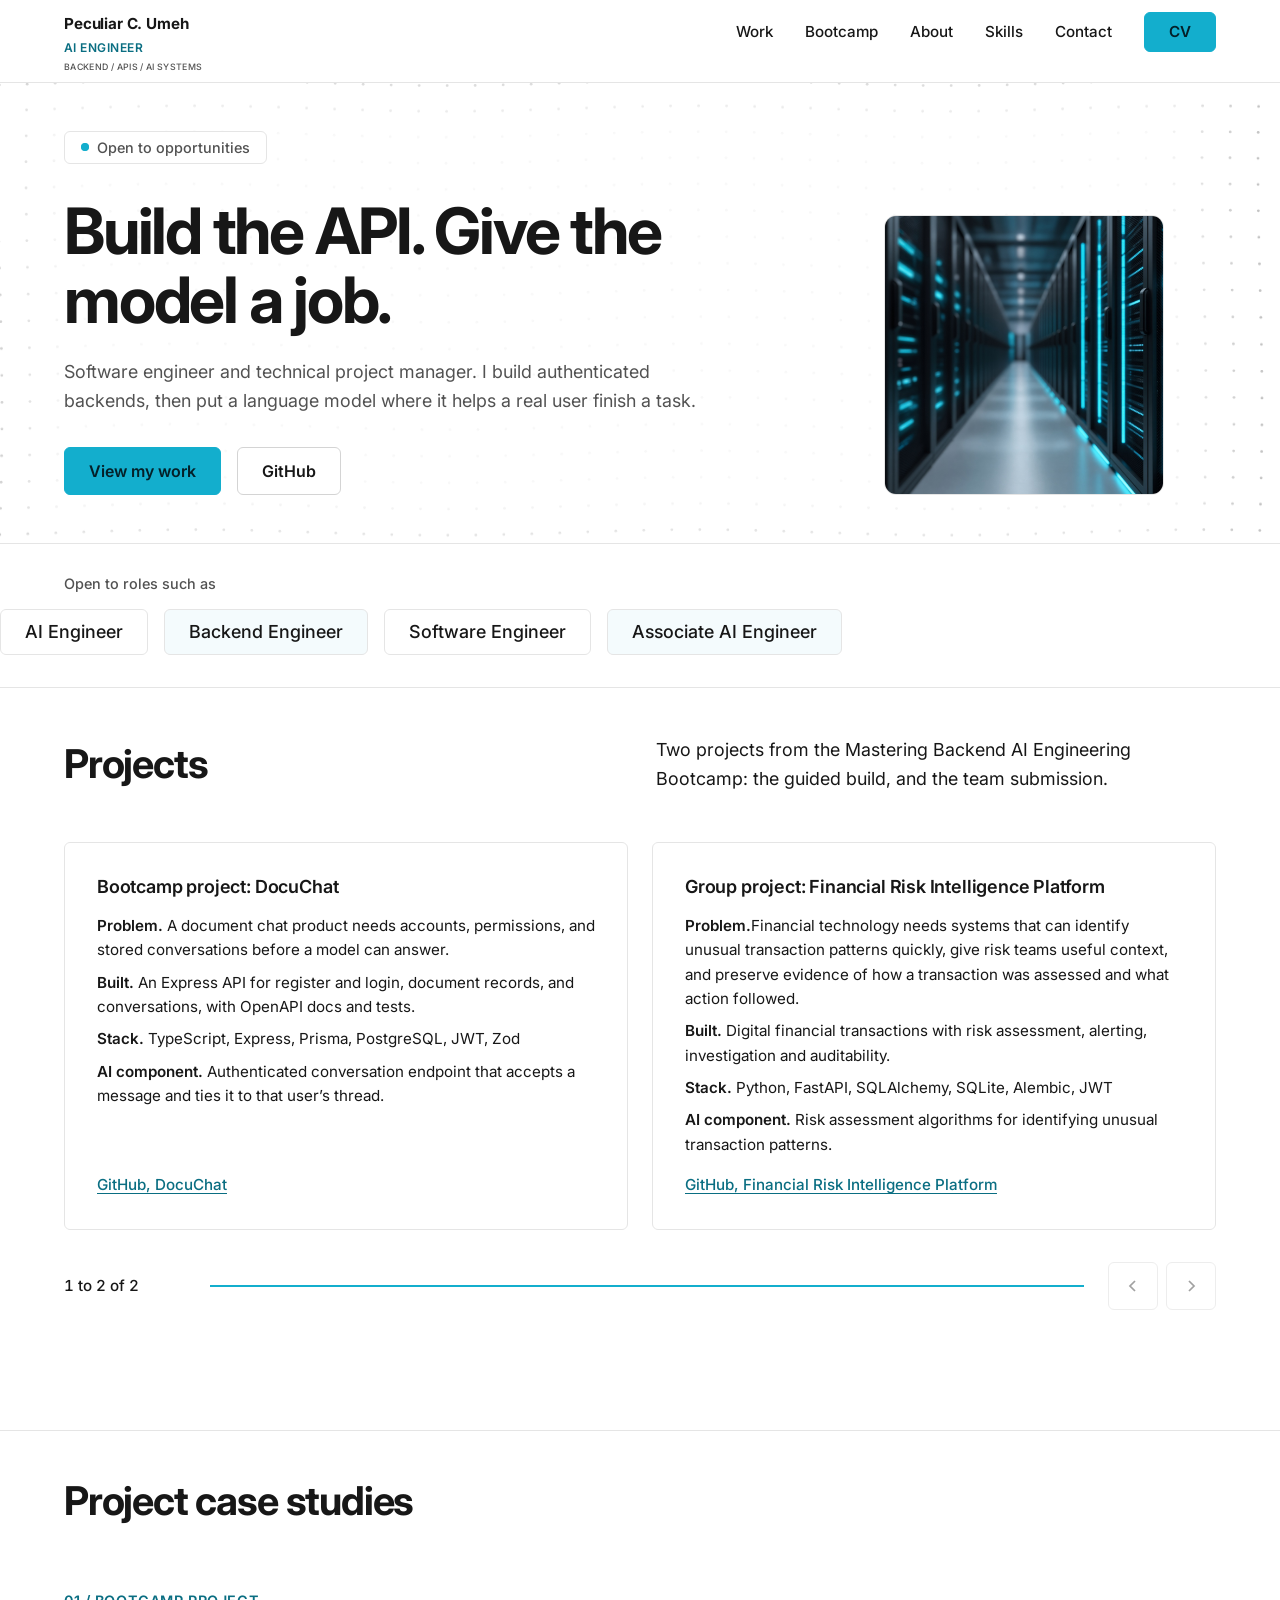
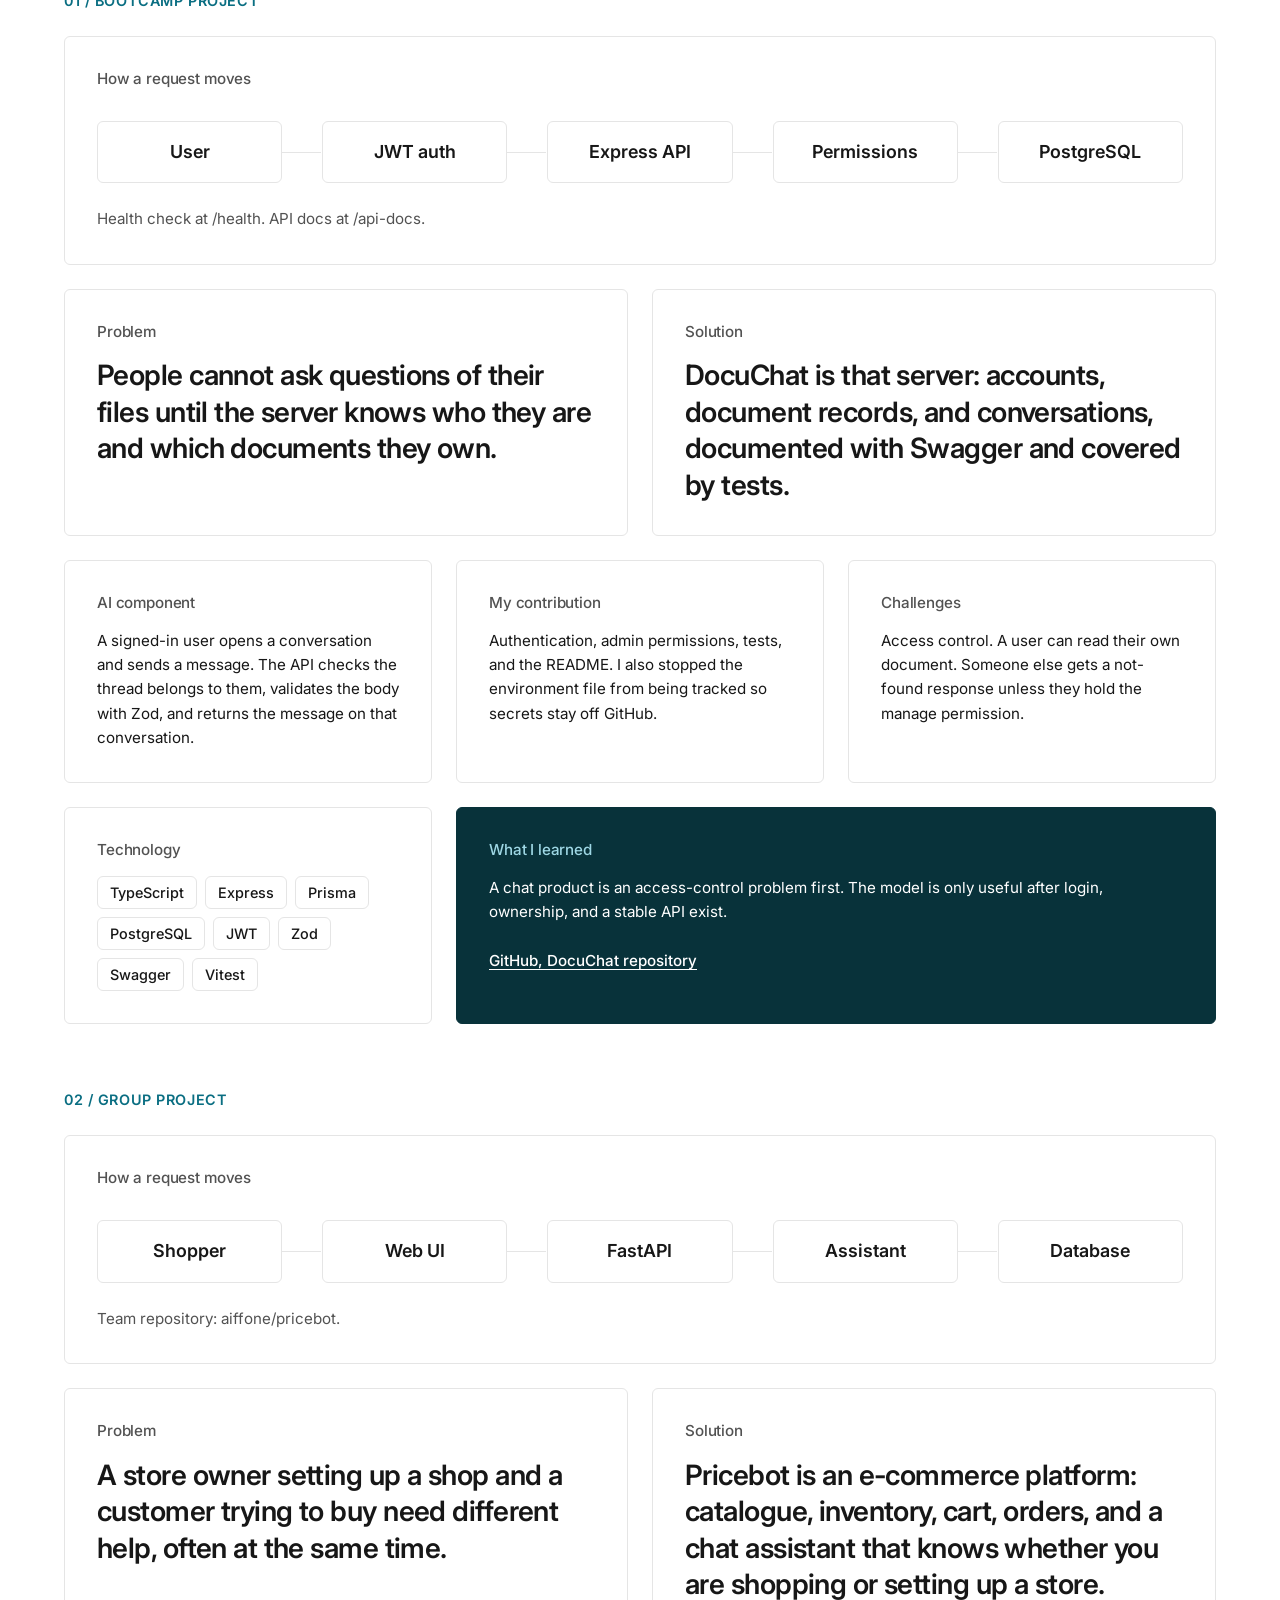
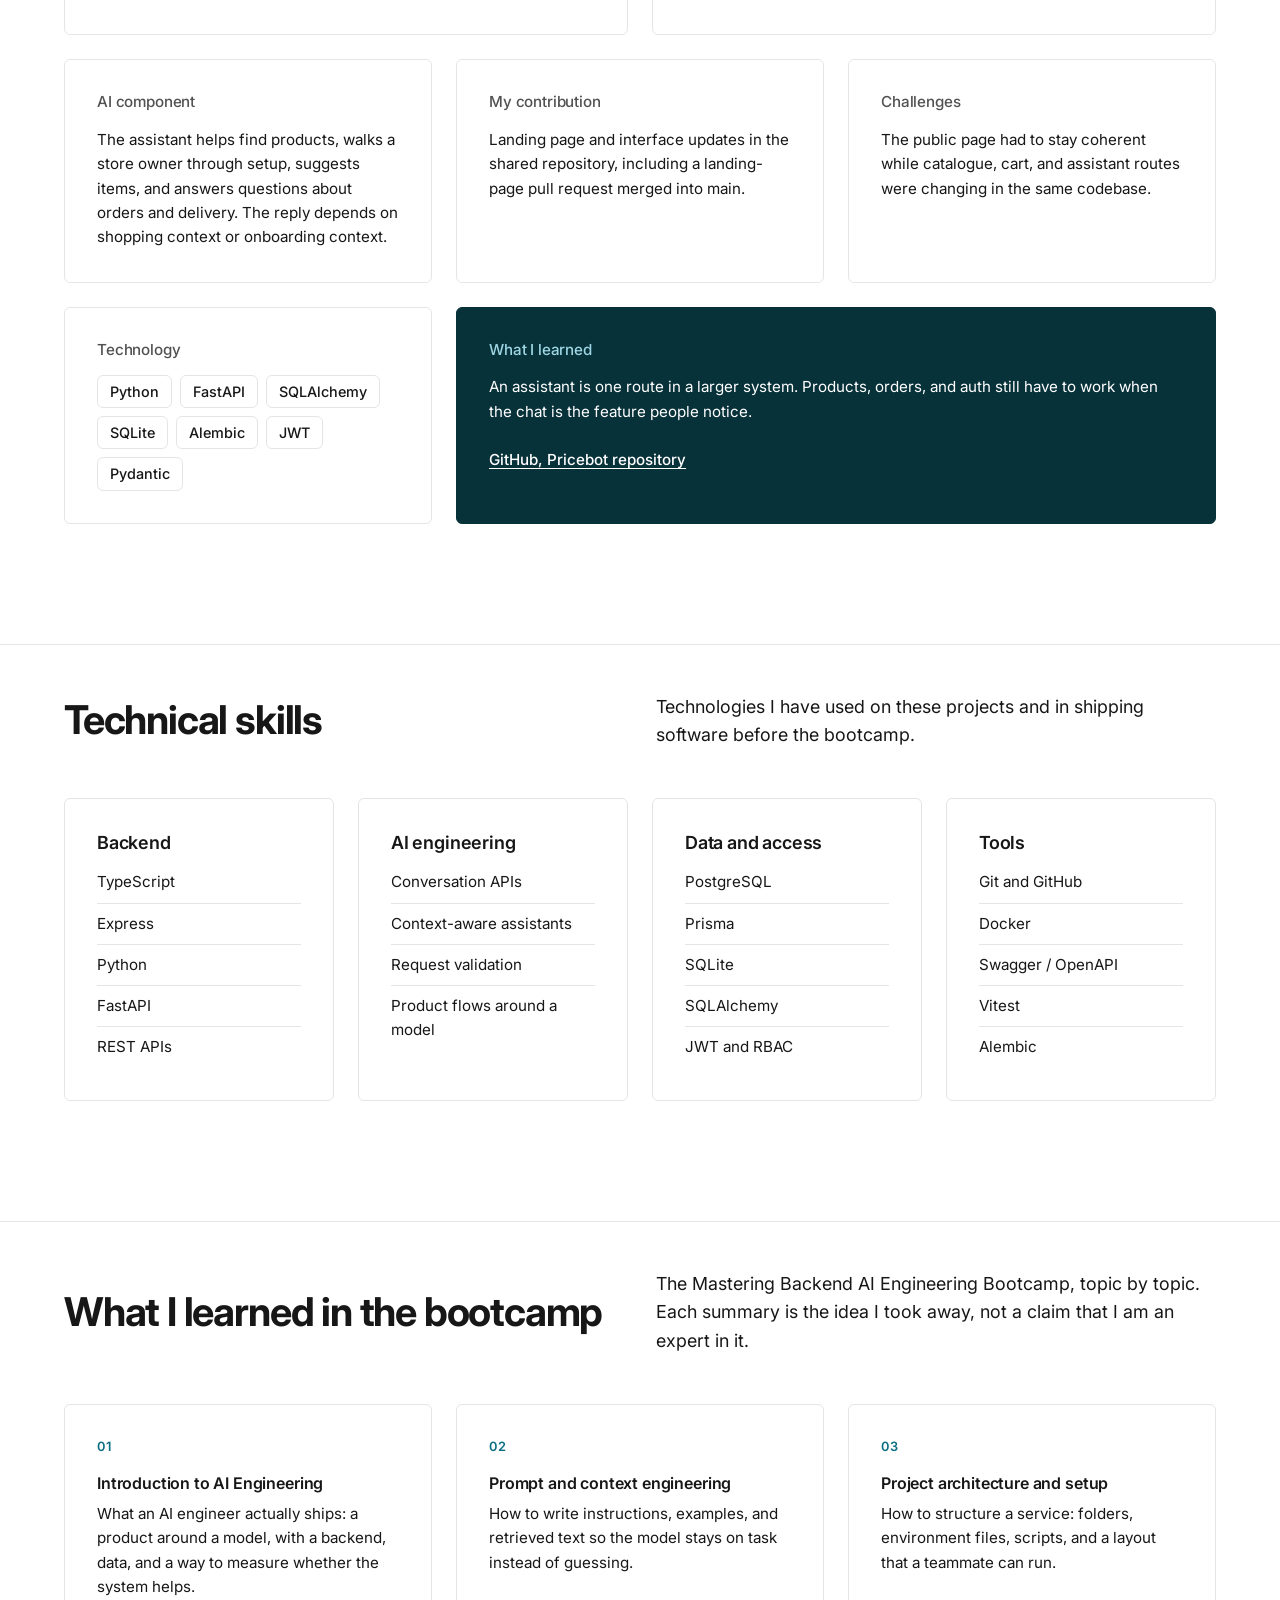
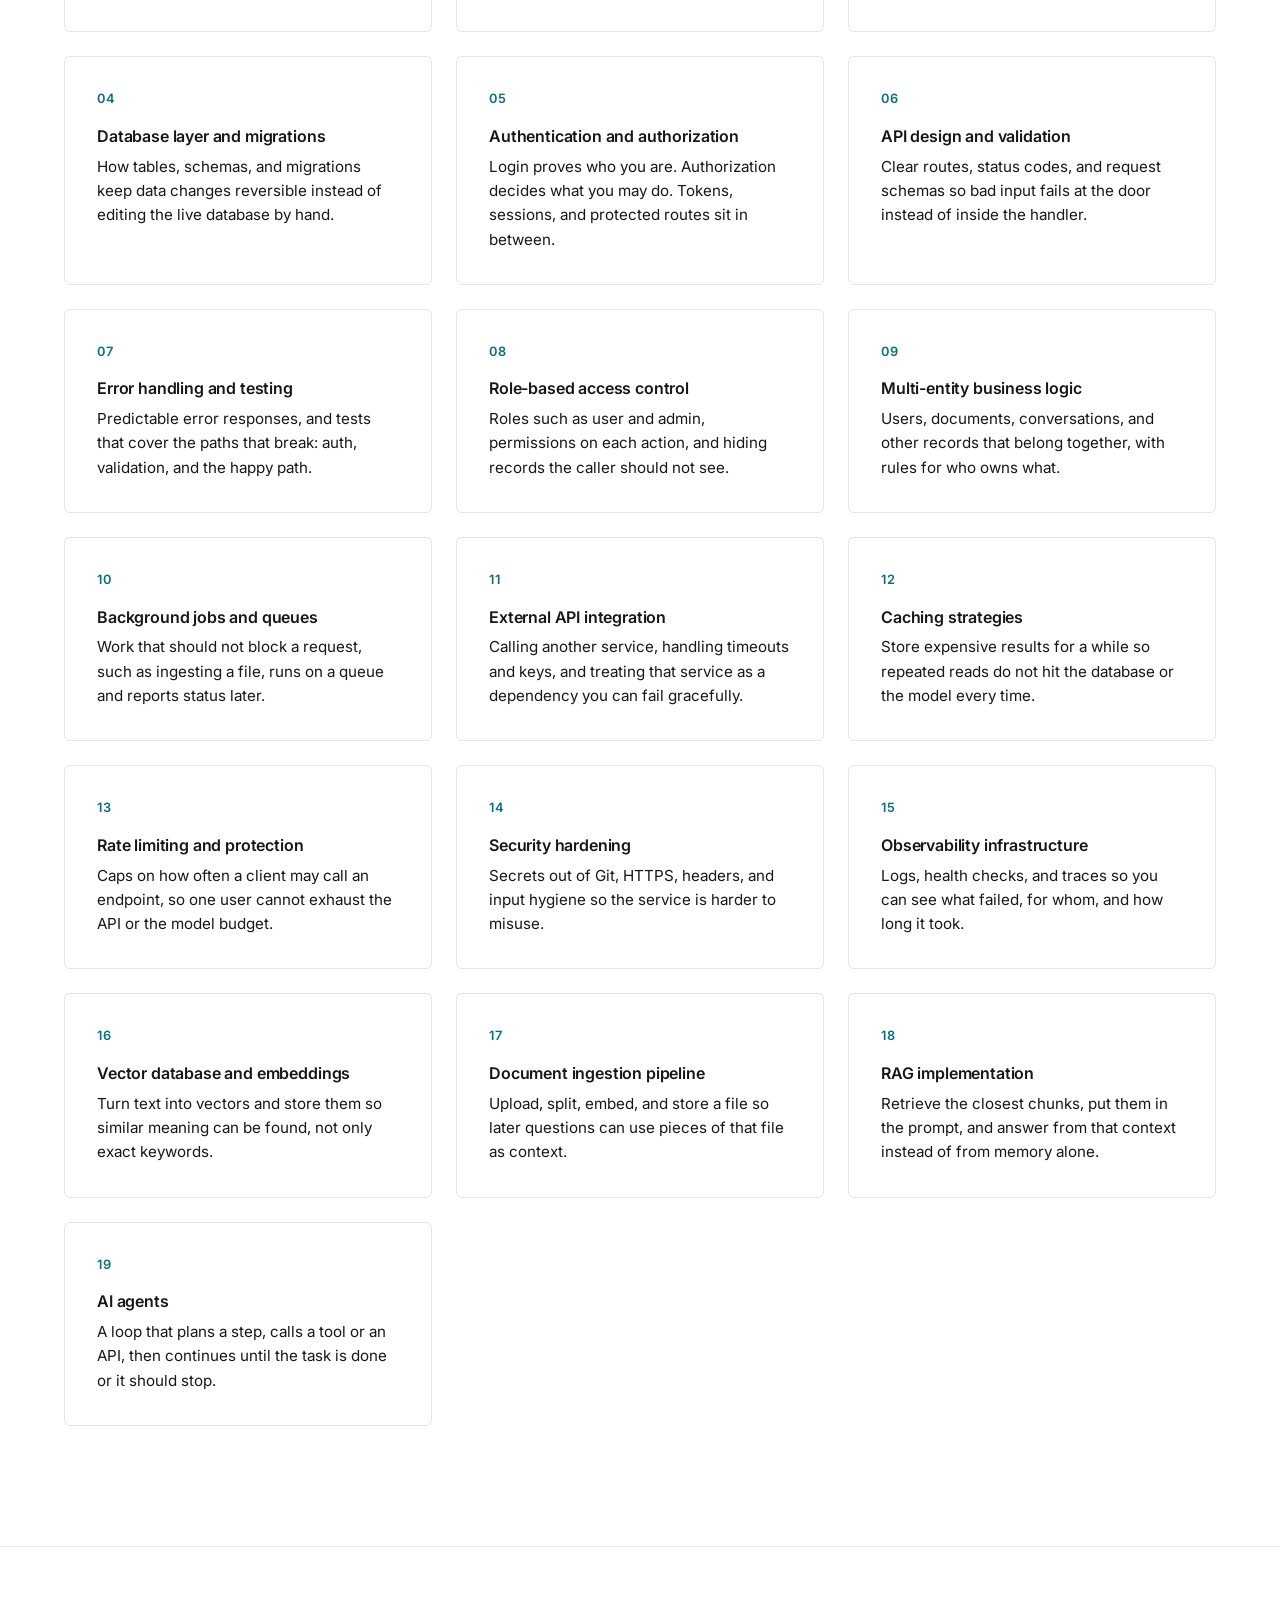
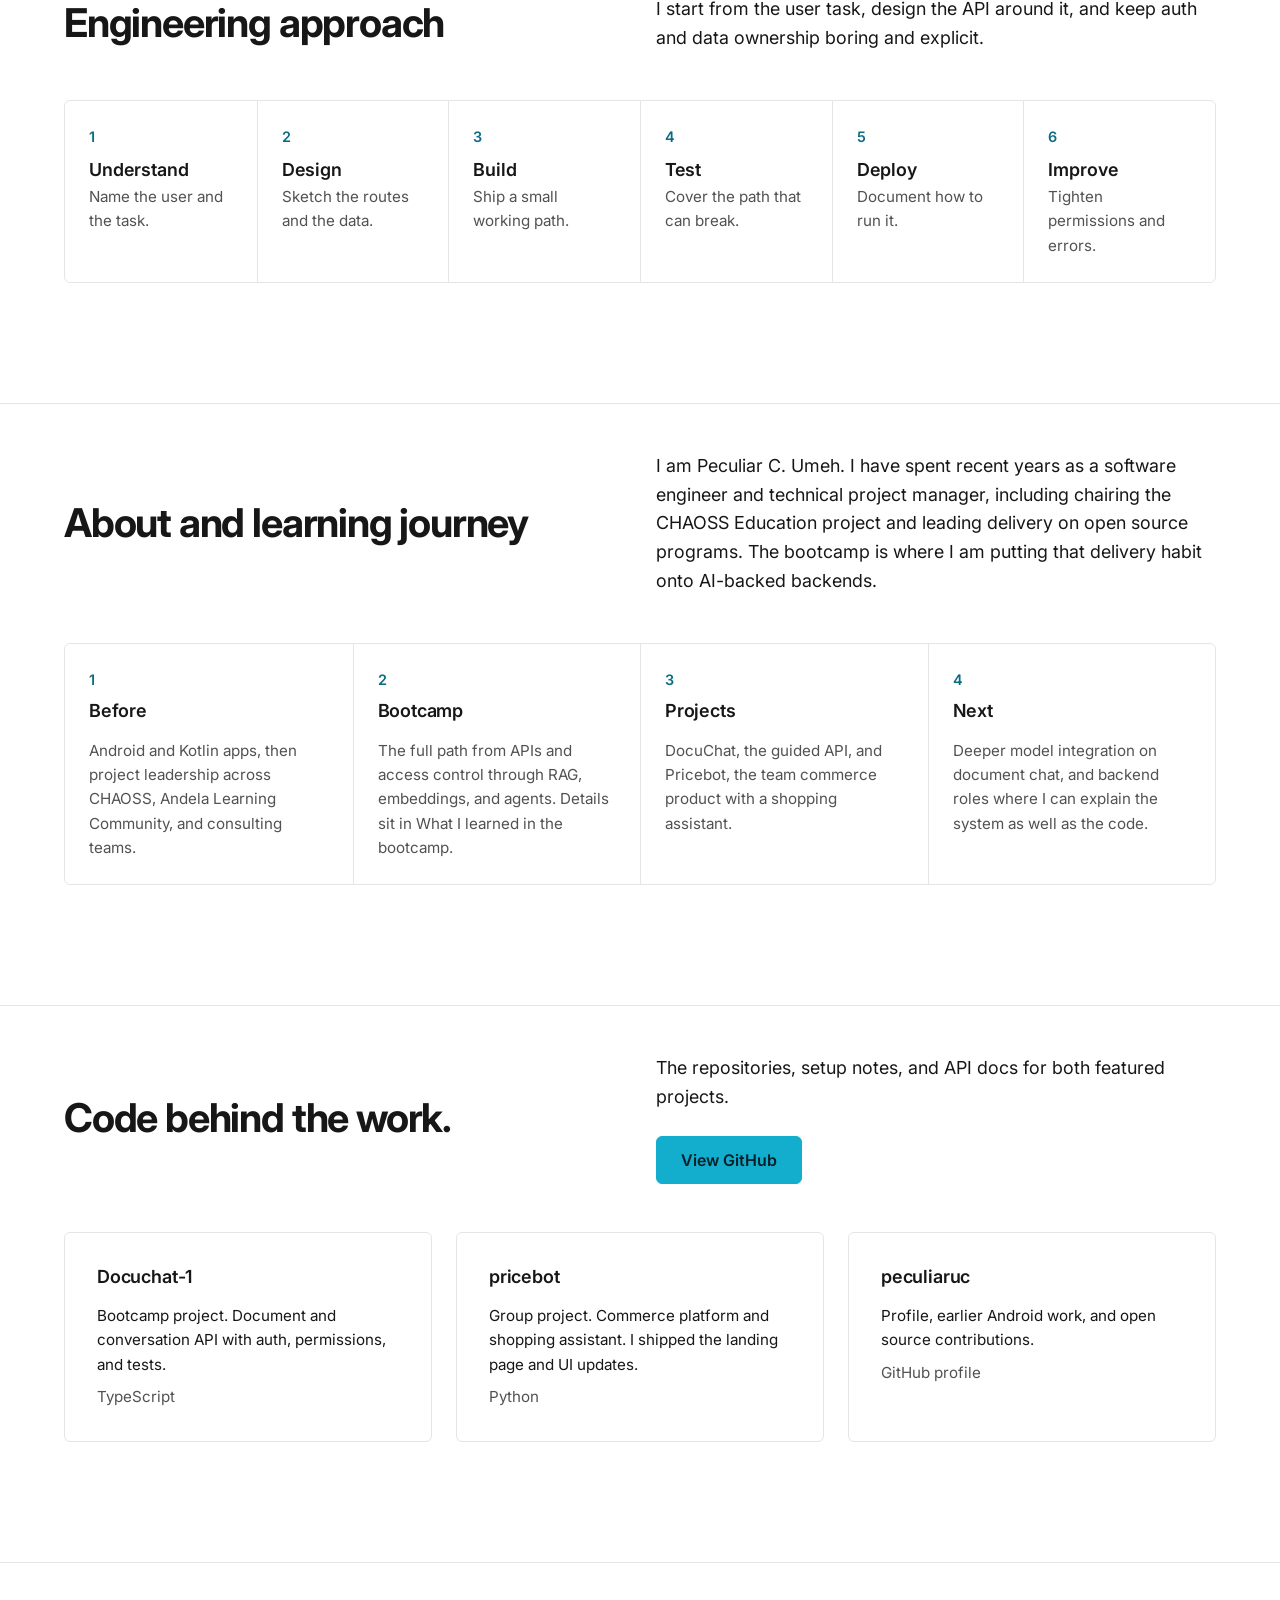
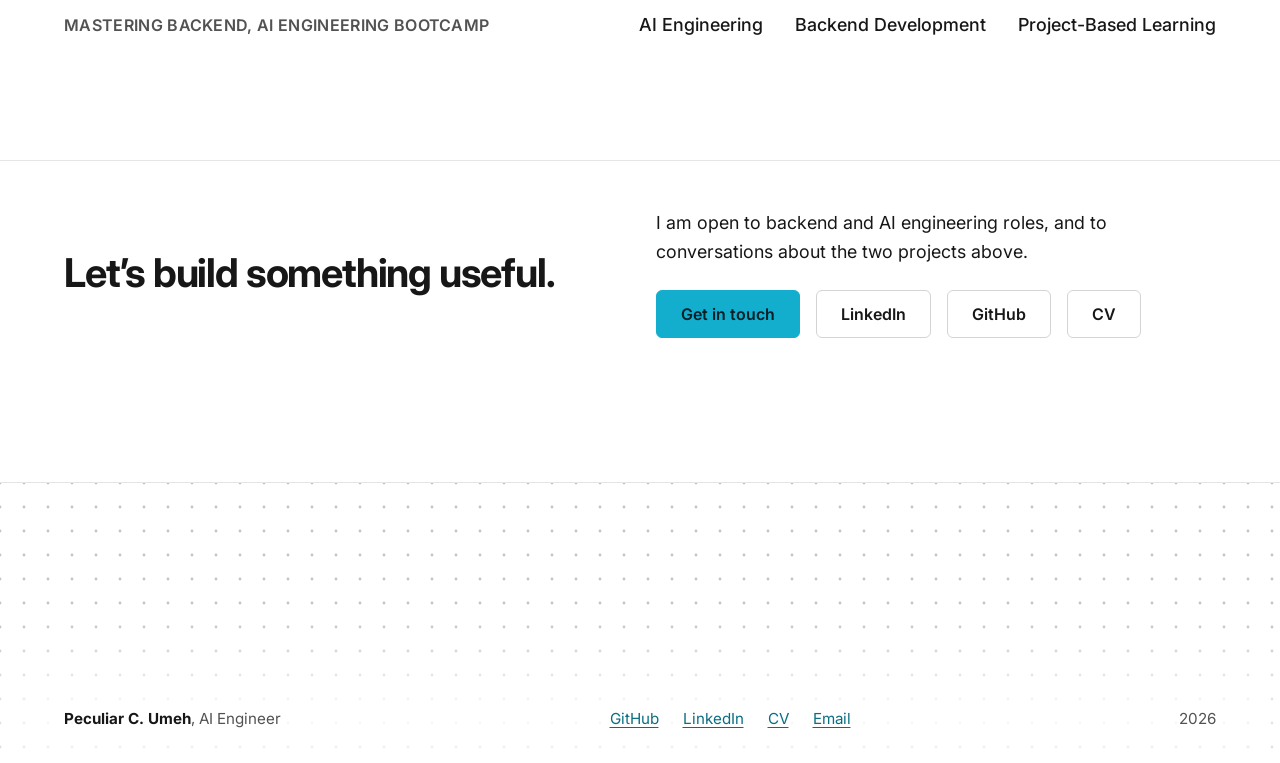
==== index.html @ 94680f7f "update" ====
<!DOCTYPE html>
<html lang="en">
<head>
<meta charset="utf-8">
<meta name="viewport" content="width=device-width, initial-scale=1, viewport-fit=cover">
<title>Peculiar C. Umeh | AI Engineer</title>
<meta name="description" content="Portfolio of Peculiar C. Umeh, a software engineer building backend APIs and AI-backed products. Bootcamp project: DocuChat. Group project: Financial Risk Intelligence Platform.">
<link rel="preconnect" href="https://fonts.googleapis.com">
<link rel="preconnect" href="https://fonts.gstatic.com" crossorigin>
<link href="https://fonts.googleapis.com/css2?family=Inter:wght@400;500;600;700&display=swap" rel="stylesheet">
<link rel="stylesheet" href="assets/styles.css">
</head>
<body>
<a class="skip" href="#main">Skip to content</a>
<div class="progress" aria-hidden="true"><span></span></div>

<header class="nav">
  <div class="container nav__in">

    <!-- Left: brand information -->
    <div class="nav__brand-group">
      <a class="nav__brand" href="#top">Peculiar C. Umeh</a>
      <p class="hero__role">AI ENGINEER</p>
      <p class="hero__tags">BACKEND / APIS / AI SYSTEMS</p>
    </div>

    <button
      class="nav__toggle"
      aria-expanded="false"
      aria-controls="menu"
    >
      Menu
    </button>

    <!-- Right: navigation links -->
    <nav id="menu" class="nav__links" aria-label="Primary">
      <a href="#work">Work</a>
      <a href="#curriculum">Bootcamp</a>
      <a href="#about">About</a>
      <a href="#skills">Skills</a>
      <a href="#contact">Contact</a>
      <a class="btn btn--primary" href="resume.html">CV</a>
    </nav>
  </div>
</header>

<main id="main">
<section class="hero" id="top" aria-labelledby="hero-title">
  <canvas id="dots" aria-hidden="true"></canvas>
  <div class="container hero__in">
    <div class="hero__copy">
      <div>
        <a class="status" href="#contact"><span class="status__dot" aria-hidden="true"></span>Open to opportunities<span class="status__go">Say hello</span></a>
        <h1 id="hero-title">Build the API. Give the model a job.</h1>
        <p class="lead">Software engineer and technical project manager. I build authenticated backends, then put a language model where it helps a real user finish a task.</p>
        <div class="actions">
          <a class="btn btn--primary" href="#work">View my work</a>
          <a class="btn btn--secondary" href="https://github.com/peculiaruc">GitHub</a>
        </div>
      </div>
      <img class="portrait" src="assets/hero.jpg" width="280" height="280" alt="Server racks lit with cyan lights">
    </div>
  </div>
</section>

<section class="roles" aria-labelledby="roles-title">
  <div class="container"><h2 class="roles__label" id="roles-title">Open to roles such as</h2></div>
  <div class="marquee"><div class="marquee__track"><ul><li>AI Engineer</li><li>Backend Engineer</li><li>Software Engineer</li><li>Associate AI Engineer</li></ul></div></div>
</section>

<section class="section" id="work" aria-labelledby="work-title">
  <div class="container">
    <div class="head">
      <h2 id="work-title">Projects</h2>
      <div>
        <p>Two projects from the Mastering Backend AI Engineering Bootcamp: the guided build, and the team submission.</p>
      </div>
    </div>
    <div class="carousel" role="region" aria-roledescription="carousel" aria-label="Selected projects">
      <ul class="carousel__track" id="track" tabindex="0" aria-label="Projects, use arrow keys to scroll">
        <li class="card slide" role="group" aria-roledescription="slide" aria-label="1 of 2">
          <h3>Bootcamp project: DocuChat</h3>
          <p><strong>Problem.</strong> A document chat product needs accounts, permissions, and stored conversations before a model can answer.</p>
          <p><strong>Built.</strong> An Express API for register and login, document records, and conversations, with OpenAPI docs and tests.</p>
          <p><strong>Stack.</strong> TypeScript, Express, Prisma, PostgreSQL, JWT, Zod</p>
          <p><strong>AI component.</strong> Authenticated conversation endpoint that accepts a message and ties it to that user’s thread.</p>
          <p class="links"><a href="https://github.com/peculiaruc/Docuchat-1">GitHub, DocuChat</a></p>
        </li>
        <li class="card slide" role="group" aria-roledescription="slide" aria-label="2 of 2">
          <h3>Group project: Financial Risk Intelligence Platform</h3>
          <p><strong>Problem.</strong>Financial technology needs systems that can identify unusual transaction patterns quickly, give risk teams useful context, and preserve evidence of how a transaction was assessed and what action followed.</p>
          <p><strong>Built.</strong> Digital financial transactions with risk assessment, alerting, investigation and auditability.</p>
          <p><strong>Stack.</strong> Python, FastAPI, SQLAlchemy, SQLite, Alembic, JWT</p>
          <p><strong>AI component.</strong> Risk assessment algorithms for identifying unusual transaction patterns.</p>
          <p class="links"><a href="https://docs.google.com/document/d/1r9DbkZ8oZ-py4OMwsxAxlR_WTl6VayoDq1d4ChIwwW4/edit?tab=t.0">GitHub, Financial Risk Intelligence Platform</a></p>
        </li>
      </ul>
      <div class="carousel__bar">
        <p class="carousel__count" id="cur" aria-live="polite">1 to 2 of 2</p>
        <div class="carousel__progress" aria-hidden="true"><span id="prog"></span></div>
        <div class="carousel__btns">
          <button class="btn btn--secondary" id="prev" type="button" aria-label="Previous project"><svg width="16" height="16" viewBox="0 0 16 16" fill="none" stroke="currentColor" stroke-width="1.75" aria-hidden="true"><path d="M10 3L5 8l5 5"/></svg></button>
          <button class="btn btn--secondary" id="next" type="button" aria-label="Next project"><svg width="16" height="16" viewBox="0 0 16 16" fill="none" stroke="currentColor" stroke-width="1.75" aria-hidden="true"><path d="M6 3l5 5-5 5"/></svg></button>
        </div>
      </div>
    </div>
  </div>
  <div class="bridge" aria-hidden="true"><canvas></canvas></div>
</section>

<section class="section section--tint" id="case-study" aria-labelledby="cs-title">
  <div class="container">
    <div class="head">
      <h2 id="cs-title">Project case studies</h2>
      <!-- <p>Each project is a story: the problem, the path through the system, the AI piece, and the part I owned.</p> -->
    </div>

    <p class="kicker">01 / BOOTCAMP PROJECT</p>
    <div class="bento">
      <article class="b b--12">
        <h3>How a request moves</h3>
        <ol class="flow" aria-label="DocuChat request flow"><li style="--i:0">User</li><li style="--i:1">JWT auth</li><li style="--i:2">Express API</li><li style="--i:3">Permissions</li><li style="--i:4">PostgreSQL</li></ol>
        <p class="note">Health check at <span class="meta">/health</span>. API docs at <span class="meta">/api-docs</span>.</p>
      </article>
      <article class="b b--6 b--lead"><h3>Problem</h3><p>People cannot ask questions of their files until the server knows who they are and which documents they own.</p></article>
      <article class="b b--6 b--lead"><h3>Solution</h3><p>DocuChat is that server: accounts, document records, and conversations, documented with Swagger and covered by tests.</p></article>
      <article class="b"><h3>AI component</h3><p>A signed-in user opens a conversation and sends a message. The API checks the thread belongs to them, validates the body with Zod, and returns the message on that conversation.</p></article>
      <article class="b"><h3>My contribution</h3><p>Authentication, admin permissions, tests, and the README. I also stopped the environment file from being tracked so secrets stay off GitHub.</p></article>
      <article class="b"><h3>Challenges</h3><p>Access control. A user can read their own document. Someone else gets a not-found response unless they hold the manage permission.</p></article>
      <article class="b"><h3>Technology</h3><ul class="chips"><li>TypeScript</li><li>Express</li><li>Prisma</li><li>PostgreSQL</li><li>JWT</li><li>Zod</li><li>Swagger</li><li>Vitest</li></ul></article>
      <article class="b b--8 b--dark"><h3>What I learned</h3><p>A chat product is an access-control problem first. The model is only useful after login, ownership, and a stable API exist.</p>
        <p class="links links--row"><a href="https://github.com/peculiaruc/Docuchat-1">GitHub, DocuChat repository</a></p></article>
    </div>

    <p class="kicker">02 / GROUP PROJECT</p>
    <div class="bento">
      <article class="b b--12">
        <h3>How a request moves</h3>
        <ol class="flow" aria-label="Pricebot request flow"><li style="--i:0">Shopper</li><li style="--i:1">Web UI</li><li style="--i:2">FastAPI</li><li style="--i:3">Assistant</li><li style="--i:4">Database</li></ol>
        <p class="note">Team repository: aiffone/pricebot.</p>
      </article>
      <article class="b b--6 b--lead"><h3>Problem</h3><p>A store owner setting up a shop and a customer trying to buy need different help, often at the same time.</p></article>
      <article class="b b--6 b--lead"><h3>Solution</h3><p>Pricebot is an e-commerce platform: catalogue, inventory, cart, orders, and a chat assistant that knows whether you are shopping or setting up a store.</p></article>
      <article class="b"><h3>AI component</h3><p>The assistant helps find products, walks a store owner through setup, suggests items, and answers questions about orders and delivery. The reply depends on shopping context or onboarding context.</p></article>
      <article class="b"><h3>My contribution</h3><p>Landing page and interface updates in the shared repository, including a landing-page pull request merged into main.</p></article>
      <article class="b"><h3>Challenges</h3><p>The public page had to stay coherent while catalogue, cart, and assistant routes were changing in the same codebase.</p></article>
      <article class="b"><h3>Technology</h3><ul class="chips"><li>Python</li><li>FastAPI</li><li>SQLAlchemy</li><li>SQLite</li><li>Alembic</li><li>JWT</li><li>Pydantic</li></ul></article>
      <article class="b b--8 b--dark"><h3>What I learned</h3><p>An assistant is one route in a larger system. Products, orders, and auth still have to work when the chat is the feature people notice.</p>
        <p class="links links--row"><a href="https://github.com/aiffone/pricebot">GitHub, Pricebot repository</a></p></article>
    </div>
  </div>
  <div class="bridge" aria-hidden="true"><canvas></canvas></div>
</section>

<section class="section" id="skills" aria-labelledby="skills-title">
  <div class="container">
    <div class="head">
      <h2 id="skills-title">Technical skills</h2>
      <p>Technologies I have used on these projects and in shipping software before the bootcamp.</p>
    </div>
    <div class="cards cards--4">
      <div class="card"><h3>Backend</h3><ul><li>TypeScript</li><li>Express</li><li>Python</li><li>FastAPI</li><li>REST APIs</li></ul></div>
      <div class="card"><h3>AI engineering</h3><ul><li>Conversation APIs</li><li>Context-aware assistants</li><li>Request validation</li><li>Product flows around a model</li></ul></div>
      <div class="card"><h3>Data and access</h3><ul><li>PostgreSQL</li><li>Prisma</li><li>SQLite</li><li>SQLAlchemy</li><li>JWT and RBAC</li></ul></div>
      <div class="card"><h3>Tools</h3><ul><li>Git and GitHub</li><li>Docker</li><li>Swagger / OpenAPI</li><li>Vitest</li><li>Alembic</li></ul></div>
    </div>
  </div>
  <div class="bridge" aria-hidden="true"><canvas></canvas></div>
</section>

<section class="section section--tint" id="curriculum" aria-labelledby="curriculum-title">
  <div class="container">
    <div class="head">
      <h2 id="curriculum-title">What I learned in the bootcamp</h2>
      <p>The Mastering Backend AI Engineering Bootcamp, topic by topic. Each summary is the idea I took away, not a claim that I am an expert in it.</p>
    </div>
    <div class="cards">
      <article class="card topic"><span class="meta">01</span><h3>Introduction to AI Engineering</h3><p>What an AI engineer actually ships: a product around a model, with a backend, data, and a way to measure whether the system helps.</p></article>
      <article class="card topic"><span class="meta">02</span><h3>Prompt and context engineering</h3><p>How to write instructions, examples, and retrieved text so the model stays on task instead of guessing.</p></article>
      <article class="card topic"><span class="meta">03</span><h3>Project architecture and setup</h3><p>How to structure a service: folders, environment files, scripts, and a layout that a teammate can run.</p></article>
      <article class="card topic"><span class="meta">04</span><h3>Database layer and migrations</h3><p>How tables, schemas, and migrations keep data changes reversible instead of editing the live database by hand.</p></article>
      <article class="card topic"><span class="meta">05</span><h3>Authentication and authorization</h3><p>Login proves who you are. Authorization decides what you may do. Tokens, sessions, and protected routes sit in between.</p></article>
      <article class="card topic"><span class="meta">06</span><h3>API design and validation</h3><p>Clear routes, status codes, and request schemas so bad input fails at the door instead of inside the handler.</p></article>
      <article class="card topic"><span class="meta">07</span><h3>Error handling and testing</h3><p>Predictable error responses, and tests that cover the paths that break: auth, validation, and the happy path.</p></article>
      <article class="card topic"><span class="meta">08</span><h3>Role-based access control</h3><p>Roles such as user and admin, permissions on each action, and hiding records the caller should not see.</p></article>
      <article class="card topic"><span class="meta">09</span><h3>Multi-entity business logic</h3><p>Users, documents, conversations, and other records that belong together, with rules for who owns what.</p></article>
      <article class="card topic"><span class="meta">10</span><h3>Background jobs and queues</h3><p>Work that should not block a request, such as ingesting a file, runs on a queue and reports status later.</p></article>
      <article class="card topic"><span class="meta">11</span><h3>External API integration</h3><p>Calling another service, handling timeouts and keys, and treating that service as a dependency you can fail gracefully.</p></article>
      <article class="card topic"><span class="meta">12</span><h3>Caching strategies</h3><p>Store expensive results for a while so repeated reads do not hit the database or the model every time.</p></article>
      <article class="card topic"><span class="meta">13</span><h3>Rate limiting and protection</h3><p>Caps on how often a client may call an endpoint, so one user cannot exhaust the API or the model budget.</p></article>
      <article class="card topic"><span class="meta">14</span><h3>Security hardening</h3><p>Secrets out of Git, HTTPS, headers, and input hygiene so the service is harder to misuse.</p></article>
      <article class="card topic"><span class="meta">15</span><h3>Observability infrastructure</h3><p>Logs, health checks, and traces so you can see what failed, for whom, and how long it took.</p></article>
      <article class="card topic"><span class="meta">16</span><h3>Vector database and embeddings</h3><p>Turn text into vectors and store them so similar meaning can be found, not only exact keywords.</p></article>
      <article class="card topic"><span class="meta">17</span><h3>Document ingestion pipeline</h3><p>Upload, split, embed, and store a file so later questions can use pieces of that file as context.</p></article>
      <article class="card topic"><span class="meta">18</span><h3>RAG implementation</h3><p>Retrieve the closest chunks, put them in the prompt, and answer from that context instead of from memory alone.</p></article>
      <article class="card topic"><span class="meta">19</span><h3>AI agents</h3><p>A loop that plans a step, calls a tool or an API, then continues until the task is done or it should stop.</p></article>
    </div>
  </div>
  <div class="bridge" aria-hidden="true"><canvas></canvas></div>
</section>

<section class="section section--tint" id="approach" aria-labelledby="approach-title">
  <div class="container">
    <div class="head">
      <h2 id="approach-title">Engineering approach</h2>
      <p>I start from the user task, design the API around it, and keep auth and data ownership boring and explicit.</p>
    </div>
    <ol class="steps steps--6">
      <li>Understand<p>Name the user and the task.</p></li>
      <li>Design<p>Sketch the routes and the data.</p></li>
      <li>Build<p>Ship a small working path.</p></li>
      <li>Test<p>Cover the path that can break.</p></li>
      <li>Deploy<p>Document how to run it.</p></li>
      <li>Improve<p>Tighten permissions and errors.</p></li>
    </ol>
  </div>
  <div class="bridge" aria-hidden="true"><canvas></canvas></div>
</section>

<section class="section" id="about" aria-labelledby="about-title">
  <div class="container">
    <div class="head">
      <h2 id="about-title">About and learning journey</h2>
      <p>I am Peculiar C. Umeh. I have spent recent years as a software engineer and technical project manager, including chairing the CHAOSS Education project and leading delivery on open source programs. The bootcamp is where I am putting that delivery habit onto AI-backed backends.</p>
    </div>
    <ol class="steps steps--4">
      <li><h3>Before</h3><p>Android and Kotlin apps, then project leadership across CHAOSS, Andela Learning Community, and consulting teams.</p></li>
      <li><h3>Bootcamp</h3><p>The full path from APIs and access control through RAG, embeddings, and agents. Details sit in What I learned in the bootcamp.</p></li>
      <li><h3>Projects</h3><p>DocuChat, the guided API, and Pricebot, the team commerce product with a shopping assistant.</p></li>
      <li><h3>Next</h3><p>Deeper model integration on document chat, and backend roles where I can explain the system as well as the code.</p></li>
    </ol>
  </div>
  <div class="bridge" aria-hidden="true"><canvas></canvas></div>
</section>

<section class="section section--tint" id="github" aria-labelledby="gh-title">
  <div class="container">
    <div class="head">
      <h2 id="gh-title">Code behind the work.</h2>
      <div>
        <p>The repositories, setup notes, and API docs for both featured projects.</p>
        <p class="actions"><a class="btn btn--primary" href="https://github.com/peculiaruc">View GitHub</a></p>
      </div>
    </div>
    <div class="cards">
      <a class="card card--link" href="https://github.com/peculiaruc/Docuchat-1"><h3>Docuchat-1</h3><p>Bootcamp project. Document and conversation API with auth, permissions, and tests.</p><p class="meta">TypeScript</p></a>
      <a class="card card--link" href="https://github.com/aiffone/pricebot"><h3>pricebot</h3><p>Group project. Commerce platform and shopping assistant. I shipped the landing page and UI updates.</p><p class="meta">Python</p></a>
      <a class="card card--link" href="https://github.com/peculiaruc"><h3>peculiaruc</h3><p>Profile, earlier Android work, and open source contributions.</p><p class="meta">GitHub profile</p></a>
    </div>
  </div>
  <div class="bridge" aria-hidden="true"><canvas></canvas></div>
</section>

<section class="section" id="bootcamp" aria-labelledby="bc-title">
  <div class="container">
    <div class="bootcamp">
      <h2 id="bc-title">MASTERING BACKEND, AI ENGINEERING BOOTCAMP</h2>
      <ul class="inline"><li>AI Engineering</li><li>Backend Development</li><li>Project-Based Learning</li></ul>
    </div>
  </div>
  <div class="bridge" aria-hidden="true"><canvas></canvas></div>
</section>

<section class="section section--tint" id="contact" aria-labelledby="contact-title">
  <div class="container">
    <div class="head">
      <h2 id="contact-title">Let’s build something useful.</h2>
      <div>
        <p>I am open to backend and AI engineering roles, and to conversations about the two projects above.</p>
        <p class="actions">
          <a class="btn btn--primary" href="mailto:peculiarumeh02@gmail.com">Get in touch</a>
          <a class="btn btn--secondary" href="https://www.linkedin.com/in/peculiar-c-umeh">LinkedIn</a>
          <a class="btn btn--secondary" href="https://github.com/peculiaruc">GitHub</a>
          <a class="btn btn--secondary" href="resume.html">CV</a>
        </p>
      </div>
    </div>
  </div>
</section>
</main>

<footer class="footer">
  <canvas id="ripples" aria-hidden="true"></canvas>
  <div class="container footer__in">
    <p><strong>Peculiar C. Umeh</strong>, AI Engineer</p>
    <p class="footer__links"><a href="https://github.com/peculiaruc">GitHub</a><a href="https://www.linkedin.com/in/peculiar-c-umeh">LinkedIn</a><a href="resume.html">CV</a><a href="mailto:peculiarumeh02@gmail.com">Email</a></p>
    <p>2026</p>
  </div>
</footer>
<script>
(function () {
  'use strict';
  var $ = function (s) { return document.querySelector(s); };
  var all = function (s) { return Array.prototype.slice.call(document.querySelectorAll(s)); };
  var reduced = matchMedia('(prefers-reduced-motion: reduce)').matches;
  var touch = matchMedia('(hover: none)').matches;
  var G = [196, 196, 196], D = [19, 174, 205];
  var dpr = function () { return Math.min(window.devicePixelRatio || 1, 2); };

  function dot(c, x, y, r, g, a) {
    var k = function (i) { return Math.round(G[i] + (D[i] - G[i]) * g); };
    c.globalAlpha = a; c.fillStyle = 'rgb(' + k(0) + ',' + k(1) + ',' + k(2) + ')';
    c.beginPath(); c.arc(x, y, r, 0, 6.2832); c.fill();
  }

  var toggle = $('.nav__toggle'), menu = $('#menu');
  function setMenu(o) { menu.classList.toggle('open', o); toggle.setAttribute('aria-expanded', String(o)); }
  toggle.addEventListener('click', function () { setMenu(!menu.classList.contains('open')); });
  menu.addEventListener('click', function (e) { if (e.target.tagName === 'A') setMenu(false); });
  document.addEventListener('keydown', function (e) { if (e.key === 'Escape') setMenu(false); });

  if ('IntersectionObserver' in window && !reduced) {
    var io = new IntersectionObserver(function (es) {
      es.forEach(function (en) { if (en.isIntersecting) { en.target.classList.add('in'); io.unobserve(en.target); } });
    }, { threshold: 0.12 });
    all('.section .head, .cards .card, .b, .carousel, .steps, .bootcamp').forEach(function (el) {
      el.classList.add('reveal'); io.observe(el);
    });
  }

  function field(canvas, host, textEl, frame) {
    var f = { ctx: canvas.getContext('2d'), w: 0, h: 0, fade: null, vis: true }, run = false, raf = 0, rt;
    f.fadeAt = function (x, y) {
      var a = f.fade; if (!a) return 1;
      var dx = Math.max(a.l - x, 0, x - a.r), dy = Math.max(a.t - y, 0, y - a.b);
      return 0.12 + 0.88 * Math.min(Math.sqrt(dx * dx + dy * dy) / 90, 1);
    };
    function loop(t) {
      if (!run) return;
      if (frame(f, t) === false) { run = false; return; }
      raf = requestAnimationFrame(loop);
    }
    function halt() { run = false; cancelAnimationFrame(raf); }
    f.wake = function () { if (reduced || run || !f.vis || document.hidden) return; run = true; raf = requestAnimationFrame(loop); };
    f.size = function () {
      var d = dpr(), hr = host.getBoundingClientRect(), c = textEl.getBoundingClientRect();
      f.w = host.clientWidth; f.h = host.clientHeight;
      canvas.width = f.w * d; canvas.height = f.h * d; f.ctx.setTransform(d, 0, 0, d, 0, 0);
      f.fade = { l: c.left - hr.left, t: c.top - hr.top, r: c.right - hr.left, b: c.bottom - hr.top };
      frame(f, performance.now());
    };
    new IntersectionObserver(function (e) { f.vis = e[0].isIntersecting; f.vis ? f.wake() : halt(); }).observe(host);
    document.addEventListener('visibilitychange', function () { document.hidden ? halt() : f.wake(); });
    window.addEventListener('resize', function () { clearTimeout(rt); rt = setTimeout(f.size, 120); });
    f.size();
    return f;
  }

  var hero = $('.hero'), hp = { x: -9999, y: -9999, tx: -9999, ty: -9999, on: false }, GAP = 28, R = 140;
  var hf = field($('#dots'), hero, $('.hero__copy'), function (f, t) {
    var c = f.ctx, s = reduced ? 0 : t * 0.001, cols = Math.ceil(f.w / GAP) + 1, rows = Math.ceil(f.h / GAP) + 1, i, j;
    c.clearRect(0, 0, f.w, f.h);
    if (touch && !reduced) { hp.x = f.w * (0.5 + 0.4 * Math.sin(s * 0.35)); hp.y = f.h * (0.5 + 0.3 * Math.sin(s * 0.5 + 1)); }
    else { hp.x += (hp.tx - hp.x) * 0.12; hp.y += (hp.ty - hp.y) * 0.12; }
    for (i = 0; i < cols; i++) for (j = 0; j < rows; j++) {
      var bx = i * GAP, by = j * GAP, x = bx + Math.cos(j * 0.35 + s * 0.7) * 2, y = by + Math.sin(i * 0.35 + s * 0.8) * 3 + Math.cos(j * 0.3 + s * 0.6) * 2;
      var n = 0, dx = x - hp.x, dy = y - hp.y, d = Math.sqrt(dx * dx + dy * dy);
      if (!reduced && d < R) { n = 1 - d / R; n = n * n * (3 - 2 * n); x += dx / (d || 1) * n * 14; y += dy / (d || 1) * n * 14; }
      dot(c, x, y, 1.4 + n * 1.8, n > 0.35 ? (n - 0.35) / 0.65 : 0, f.fadeAt(bx, by));
    }
    c.globalAlpha = 1;
  });
  hero.addEventListener('pointermove', function (e) {
    if (e.pointerType === 'touch') return;
    var r = hero.getBoundingClientRect(); hp.tx = e.clientX - r.left; hp.ty = e.clientY - r.top;
    if (!hp.on) { hp.x = hp.tx; hp.y = hp.ty; hp.on = true; }
  });
  hero.addEventListener('pointerleave', function () { hp.tx = hp.ty = -9999; hp.on = false; });

  var foot = $('.footer'), rip = [], last = { x: -999, y: -999 };
  var ff = field($('#ripples'), foot, $('.footer__in'), function (f, t) {
    var c = f.ctx, S = 24, cols = Math.ceil(f.w / S) + 1, rows = Math.ceil(f.h / S) + 1, i, j, q;
    c.clearRect(0, 0, f.w, f.h);
    rip = rip.filter(function (r) { return t - r.t < 3200; });
    for (i = 0; i < cols; i++) for (j = 0; j < rows; j++) {
      var x = i * S, y = j * S, k = 0, ox = 0, oy = 0;
      for (q = 0; q < rip.length; q++) {
        var r = rip[q], age = (t - r.t) / 1000, dx = x - r.x, dy = y - r.y, d = Math.sqrt(dx * dx + dy * dy) || 1, off = d - age * 240;
        var e = Math.exp(-off * off / 1800) * r.a * Math.max(0, 1 - age / 3);
        k += e; ox += dx / d * e * 7; oy += dy / d * e * 7;
      }
      k = Math.min(k, 1);
      dot(c, x + ox, y + oy, 1.4 + 2.4 * k, k > 0.3 ? (k - 0.3) / 0.7 : 0, f.fadeAt(x, y));
    }
    c.globalAlpha = 1;
    return rip.length > 0;
  });
  function spawn(x, y, a) {
    if (reduced) return;
    rip.push({ x: x, y: y, t: performance.now(), a: a }); if (rip.length > 8) rip.shift(); ff.wake();
  }
  function local(e) { var r = foot.getBoundingClientRect(); return { x: e.clientX - r.left, y: e.clientY - r.top }; }
  foot.addEventListener('pointermove', function (e) {
    if (e.pointerType === 'touch') return;
    var p = local(e), dx = p.x - last.x, dy = p.y - last.y;
    if (dx * dx + dy * dy > 4900) { last = p; spawn(p.x, p.y, 0.7); }
  });
  foot.addEventListener('pointerdown', function (e) { var p = local(e); spawn(p.x, p.y, 1.1); });
  if (touch && !reduced) setInterval(function () { if (ff.vis) spawn(Math.random() * ff.w, Math.random() * ff.h, 0.8); }, 2800);

  var prog = $('.progress span'), pend = false;
  var bridges = all('.bridge').map(function (el) {
    var cv = el.firstElementChild; return { el: el, cv: cv, c: cv.getContext('2d'), w: 0, h: 0, vis: false };
  });
  function bsize(b) {
    var d = dpr(); b.w = b.el.clientWidth; b.h = b.el.clientHeight;
    b.cv.width = b.w * d; b.cv.height = b.h * d; b.c.setTransform(d, 0, 0, d, 0, 0);
  }
  function bdraw(b) {
    var r = b.el.getBoundingClientRect(), vh = window.innerHeight, i;
    var p = Math.min(Math.max((vh - r.top) / (vh + r.height), 0), 1), px = reduced ? -9999 : p * b.w;
    b.c.clearRect(0, 0, b.w, b.h);
    for (i = 0; i * 16 < b.w + 16; i++) {
      var x = i * 16 + 8, dx = x - px, g = Math.exp(-dx * dx / 24200);
      dot(b.c, x, b.h / 2 - g * 8, 1.2 + 2.6 * g, g > 0.25 ? (g - 0.25) / 0.75 : 0, 1);
    }
    b.c.globalAlpha = 1;
  }
  function sched() {
    if (pend) return; pend = true;
    requestAnimationFrame(function () {
      pend = false;
      var max = document.documentElement.scrollHeight - window.innerHeight;
      prog.style.transform = 'scaleX(' + (max > 0 ? window.scrollY / max : 0) + ')';
      bridges.forEach(function (b) { if (b.vis) bdraw(b); });
    });
  }
  var bio = new IntersectionObserver(function (es) {
    es.forEach(function (e) { bridges.forEach(function (b) { if (b.el === e.target) b.vis = e.isIntersecting; }); });
    sched();
  }, { rootMargin: '100px' });
  bridges.forEach(function (b) { bsize(b); bio.observe(b.el); });
  window.addEventListener('scroll', sched, { passive: true });
  window.addEventListener('resize', function () { bridges.forEach(bsize); sched(); });
  sched();

  var tr = $('#track'), prev = $('#prev'), next = $('#next'), cur = $('#cur'), pg = $('#prog'), total = tr.children.length;
  function step() {
    var gap = parseFloat(getComputedStyle(tr).columnGap) || 0;
    return tr.children[0].getBoundingClientRect().width + gap;
  }
  function upd() {
    var s = step(), vis = Math.max(1, Math.round(tr.clientWidth / s));
    var first = Math.min(Math.round(tr.scrollLeft / s) + 1, total - vis + 1), lastN = first + vis - 1;
    cur.textContent = vis > 1 ? first + ' to ' + lastN + ' of ' + total : first + ' of ' + total;
    pg.style.transform = 'scaleX(' + lastN / total + ')';
    prev.disabled = tr.scrollLeft < 4;
    next.disabled = tr.scrollLeft > tr.scrollWidth - tr.clientWidth - 4;
  }
  function go(dir) { tr.scrollBy({ left: dir * step(), behavior: reduced ? 'auto' : 'smooth' }); }
  prev.addEventListener('click', function () { go(-1); });
  next.addEventListener('click', function () { go(1); });
  tr.addEventListener('keydown', function (e) {
    if (e.key === 'ArrowRight') { e.preventDefault(); go(1); }
    if (e.key === 'ArrowLeft') { e.preventDefault(); go(-1); }
  });
  tr.addEventListener('scroll', upd, { passive: true });
  window.addEventListener('resize', upd);
  upd();
})();
</script>
</body>
</html>
---- assets/styles.css ----
:root{
  --s1:8px;--s2:16px;--s3:24px;--s4:32px;--s5:40px;--s6:48px;--s8:64px;--s12:96px;
  --ink:#171717;--muted:#525252;--line:#e5e5e5;--bg:#fff;--tint:#fff;
  --green:#13AECD;--green-dark:#0A6E82;--on-accent:#042028;
  --r:6px;--max:1200px;--t:180ms;
}
*,*::before,*::after{box-sizing:border-box}
html{scroll-behavior:smooth;scroll-padding-top:80px}
body{margin:0;font-family:Inter,system-ui,-apple-system,"Segoe UI",sans-serif;font-size:clamp(1rem,.96rem + .2vw,1.125rem);line-height:1.6;color:var(--ink);background:var(--bg);-webkit-font-smoothing:antialiased}
h1,h2,h3,p,ul,ol,dl,dd,figure{margin:0}
ul,ol{padding:0;list-style:none}
a{color:var(--green-dark);text-underline-offset:3px;transition:color var(--t)}
a:hover{color:#08596a}
:focus-visible{outline:2px solid var(--green);outline-offset:3px;border-radius:var(--r)}
.skip{position:absolute;left:var(--s2);top:-100px;background:var(--ink);color:#fff;padding:var(--s1) var(--s2);border-radius:var(--r);z-index:30}
.skip:focus{top:var(--s2)}
.container{width:100%;max-width:var(--max);margin:0 auto;padding:0 var(--s3)}

.btn{display:inline-flex;align-items:center;justify-content:center;min-height:48px;padding:0 var(--s3);font:600 1rem/1 Inter,system-ui,sans-serif;border-radius:var(--r);border:1px solid var(--line);text-decoration:none;transition:background-color var(--t),border-color var(--t),color var(--t);cursor:pointer}
.btn--primary{background:var(--green);border-color:var(--green);color:var(--on-accent)}
.btn--primary:hover{background:#0F9BB8;border-color:#0F9BB8;color:var(--on-accent)}
.btn--secondary{background:#fff;color:var(--ink);border-color:#d4d4d4}
.btn--secondary:hover{border-color:var(--green-dark);color:var(--green-dark)}


.nav { position: sticky;top: 0;z-index: 20;background: #fff;border-bottom: 1px solid var(--line);}
.nav__in {display: flex;align-items: flex-start;justify-content: space-between;min-height: 72px;padding-top: 12px;padding-bottom: 8px;gap: var(--s4);}
/* Left section: branding */
.nav__brand-group {display: flex;flex-direction: column;align-items: flex-start;flex-shrink: 0;}
.nav__brand {font-weight: 700;color: var(--ink);text-decoration: none;letter-spacing: -.01em;font-size: .95rem;}
.nav__brand:hover { color: var(--ink);}
.nav__brand-group .hero__role {margin: 2px 0 0;font-weight: 600;letter-spacing: .04em;font-size: .75rem;color: var(--green-dark);}
.nav__brand-group .hero__tags {margin: 2px 0 0;font-weight: 500;letter-spacing: .04em;font-size: .55rem;color: var(--muted);}
/* Right section: navigation */
.nav__links {display: flex;align-items: center;gap: var(--s4);padding-top: 0;}
.nav__links a:not(.btn) {color: var(--ink);text-decoration: none;font-weight: 500;font-size: .95rem;}
.nav__links a:not(.btn):hover {color: var(--green-dark);}
.nav__links .btn {min-height: 40px;font-size: .95rem;}
.nav__toggle {display: none;min-height: 44px;padding: 0 var(--s2);background: #fff;border: 1px solid #d4d4d4;border-radius: var(--r);font: 500 .95rem Inter, system-ui, sans-serif;color: var(--ink);cursor: pointer;}

/* 
.nav{position:sticky;top:0;z-index:20;background:#fff;border-bottom:1px solid var(--line)}
.nav__in{display:flex;align-items:center;justify-content:space-between;min-height:72px}
.nav__brand{font-weight:700;color:var(--ink);text-decoration:none;letter-spacing:-.01em}
.nav__brand:hover{color:var(--ink)}
.nav__links{display:flex;align-items:center;gap:var(--s4)}
.nav__links a:not(.btn){color:var(--ink);text-decoration:none;font-weight:500;font-size:.95rem}
.nav__links a:not(.btn):hover{color:var(--green-dark)}
.nav__links .btn{min-height:40px;font-size:.95rem}
.nav__toggle{display:none;min-height:44px;padding:0 var(--s2);background:#fff;border:1px solid #d4d4d4;border-radius:var(--r);font:500 .95rem Inter,system-ui,sans-serif;color:var(--ink);cursor:pointer} */

.hero{position:relative;border-bottom:1px solid var(--line);overflow:hidden}
.hero canvas{position:absolute;inset:0;width:100%;height:100%;display:block}
.hero__in{position:relative;padding-top:var(--s6);padding-bottom:var(--s6);pointer-events:none}
.hero__copy{max-width:1100px;pointer-events:auto;display:grid;grid-template-columns:minmax(0,1.5fr) minmax(220px,.7fr);gap:var(--s6);align-items:end}
.hero__name{font-weight:700;letter-spacing:.04em;font-size:.95rem}
.hero__role{font-weight:600;letter-spacing:.04em;font-size:.75rem;color:var(--green-dark)}
.hero__tags{font-weight:500;letter-spacing:.04em;font-size:.55rem;color:var(--muted);margin-bottom:var(--s4)}
h1{font-size:clamp(2.25rem,1.4rem + 3.6vw,4rem);line-height:1.08;letter-spacing:-.035em;font-weight:700;max-width:14em}
.lead{max-width:36em;margin-top:var(--s3);color:var(--muted)}
.actions{display:flex;flex-wrap:wrap;gap:var(--s2);margin-top:var(--s4)}
.portrait{width:min(100%,280px);aspect-ratio:1;object-fit:cover;object-position:center;border-radius:12px;border:1px solid var(--line);justify-self:end;background:#fff}
.topic h3{font-size:1rem;margin-bottom:var(--s1)}
.topic .meta{display:block;font-size:.8rem;font-weight:600;letter-spacing:.04em;color:var(--green-dark);margin-bottom:var(--s2)}

.section{padding:var(--s6) 0 0;border-bottom:1px solid var(--line)}
.section--tint{background:var(--tint)}
.head {display: grid;grid-template-columns: 1fr 1fr;gap: var(--s4);margin-bottom: var(--s6);align-items: center;}
.head h2 {margin: 0;}
.head > p,
.head > div {justify-self: end;max-width: 36em;}
.head > div p {margin: 0;}
/* .head{display:grid;grid-template-columns:repeat(12,1fr);gap:var(--s1);margin-bottom:var(--s6);align-items:start}
.head h2{grid-column:span 5}
.head>p,.head>div{grid-column:7 / span 6;max-width:36em}
.head>p:only-child{grid-column:7 / span 6} */
h2{font-size:clamp(1.625rem,1.2rem + 1.6vw,2.5rem);line-height:1.15;letter-spacing:-.03em;font-weight:700}
h3{font-size:1.125rem;line-height:1.3;letter-spacing:-.01em;font-weight:600;margin-bottom:var(--s2)}
.kicker{font-size:.9rem;font-weight:600;letter-spacing:.04em;color:var(--green-dark);margin:var(--s8) 0 var(--s3)}
.note{margin-top:var(--s1);font-size:.9rem;color:var(--muted)}
.head .actions{margin-top:var(--s3)}

.cards{display:grid;grid-template-columns:repeat(3,1fr);gap:var(--s3)}
.cards--4{grid-template-columns:repeat(4,1fr)}
.card{display:block;background:#fff;border:1px solid var(--line);border-radius:var(--r);padding:var(--s4);color:var(--ink);text-decoration:none;transition:border-color var(--t)}
.card p+p{margin-top:var(--s1)}
.card p{font-size:.95rem}
.card strong{font-weight:600}
.card:hover{border-color:#13AECD}
.card--link:hover h3{color:var(--green-dark)}
.card li{padding:var(--s1) 0;border-top:1px solid var(--line);font-size:.95rem}
.card li:first-child{border-top:0;padding-top:0}
.meta{color:var(--muted)}
.links{display:flex;flex-direction:column;gap:4px;margin-top:var(--s2);font-size:.95rem;font-weight:500}
.links--row{flex-direction:row;flex-wrap:wrap;gap:var(--s3);margin-top:var(--s5)}

.steps{display:grid;gap:0;counter-reset:s;border:1px solid var(--line);border-radius:var(--r);background:#fff;overflow:hidden}
.steps--6{grid-template-columns:repeat(6,1fr)}
.steps--4{grid-template-columns:repeat(4,1fr)}
.steps li{padding:var(--s3);border-left:1px solid var(--line);font-weight:600;counter-increment:s}
.steps li:first-child{border-left:0}
.steps li::before{content:counter(s);display:block;color:var(--green-dark);font-weight:600;font-size:.9rem;margin-bottom:var(--s1)}
.steps li p{font-weight:400;color:var(--muted);font-size:.95rem}

.bootcamp{display:flex;flex-wrap:wrap;gap:var(--s2) var(--s6);align-items:baseline;justify-content:space-between}
.bootcamp h2{font-size:1rem;letter-spacing:.02em;font-weight:600;color:var(--muted)}
.inline{display:flex;flex-wrap:wrap;gap:var(--s1) var(--s4);font-weight:500}

.footer__links{display:flex;gap:var(--s3);flex-wrap:wrap}
.footer strong{color:var(--ink)}

.reveal{opacity:0;transform:translateY(12px);transition:opacity 500ms ease,transform 500ms ease}
.reveal.in{opacity:1;transform:none}

@media (max-width:1024px){
  .cards,.cards--4{grid-template-columns:repeat(2,1fr)}
  .steps--6{grid-template-columns:repeat(3,1fr)}
  .steps--6 li:nth-child(4){border-left:0}
  .steps--6 li:nth-child(n+4){border-top:1px solid var(--line)}
  .steps--4{grid-template-columns:repeat(2,1fr)}
  .steps--4 li:nth-child(3){border-left:0}
  .steps--4 li:nth-child(n+3){border-top:1px solid var(--line)}
  .head h2{grid-column:1 / -1}
  .head>p,.head>div,.head>p:only-child{grid-column:1 / -1}
}
@media (max-width:720px){
  .section{padding:var(--s8) 0 0}
  .hero__in{padding-top:var(--s8);padding-bottom:var(--s2)}
  .hero__copy{grid-template-columns:1fr}
  .portrait{width:160px;justify-self:start}
  .nav__toggle{display:inline-flex;align-items:center}
  .nav__links{display:none;position:absolute;top:100%;left:0;right:0;flex-direction:column;align-items:stretch;gap:0;background:#fff;border-bottom:1px solid var(--line);padding:var(--s1) var(--s3) var(--s3)}
  .nav__links.open{display:flex}
  .nav__links a:not(.btn){padding:var(--s2) 0;border-bottom:1px solid var(--line)}
  .nav__links .btn{margin-top:var(--s2);min-height:48px}
  .cards,.cards--4,.steps--4{grid-template-columns:1fr}
  .steps--4 li{border-left:0;border-top:1px solid var(--line)}
  .steps--4 li:first-child{border-top:0}
  .steps--6{grid-template-columns:repeat(2,1fr)}
  .steps--6 li{border-left:1px solid var(--line);border-top:1px solid var(--line)}
  .steps--6 li:nth-child(odd){border-left:0}
  .steps--6 li:nth-child(-n+2){border-top:0}
  .actions .btn{flex:1 1 auto}
}
@media (prefers-reduced-motion:reduce){
  html{scroll-behavior:auto}
  .reveal{opacity:1;transform:none;transition:none}
  *{transition-duration:0s!important}
}

.status{display:inline-flex;align-items:center;gap:var(--s1);font-size:.9rem;font-weight:500;color:var(--muted);border:1px solid var(--line);background:#fff;border-radius:var(--r);padding:4px var(--s2);margin-bottom:var(--s4);text-decoration:none;transition:border-color var(--t),color var(--t)}
.status__dot{position:relative;width:8px;height:8px;border-radius:50%;background:var(--green)}
.status__dot::after{content:"";position:absolute;inset:0;border-radius:50%;border:1px solid var(--green);animation:ping 2.6s ease-out infinite}
.status__go{max-width:0;margin-left:-8px;opacity:0;overflow:hidden;white-space:nowrap;color:var(--green-dark);font-weight:600;transition:max-width 220ms,margin 220ms,opacity 220ms}
.status:hover,.status:focus-visible{border-color:var(--green);color:var(--ink)}
.status:hover .status__go,.status:focus-visible .status__go{max-width:96px;margin-left:0;opacity:1}
@keyframes ping{0%{transform:scale(1);opacity:.9}70%,100%{transform:scale(3.4);opacity:0}}

.progress{position:fixed;top:0;left:0;right:0;height:2px;z-index:40}
.progress span{display:block;height:100%;background:var(--green);transform:scaleX(0);transform-origin:left}
.bridge{position:relative;height:56px;margin-top:var(--s8)}
.bridge canvas{position:absolute;inset:0;width:100%;height:100%;display:block}
#contact{padding-bottom:var(--s12)}

.roles{padding:var(--s4) 0;border-bottom:1px solid var(--line);overflow:hidden}
.roles__label{font-size:.9rem;font-weight:500;letter-spacing:0;color:var(--muted);margin-bottom:var(--s2)}
.marquee{overflow:hidden}
.marquee__track{display:flex;width:max-content;animation:slide 60s linear infinite}
.marquee:hover .marquee__track{animation-play-state:paused}
.marquee ul{display:flex;gap:var(--s2);padding-right:var(--s2)}
.marquee li{white-space:nowrap;border:1px solid var(--line);border-radius:var(--r);padding:var(--s1) var(--s3);font-weight:500;background:#fff}
.marquee li:nth-child(even){background:#f4fbfd}
@keyframes slide{from{transform:translateX(-50%)}to{transform:translateX(0)}}

.carousel__track{display:flex;gap:var(--s3);overflow-x:auto;scroll-snap-type:x mandatory;scrollbar-width:none}
.carousel__track::-webkit-scrollbar{display:none}
.slide{flex:0 0 calc((100% - 24px) / 2);scroll-snap-align:start;display:flex;flex-direction:column}
.slide .links{margin-top:auto;padding-top:var(--s2)}
.carousel__bar{display:flex;align-items:center;gap:var(--s3);margin-top:var(--s4)}
.carousel__count{min-width:8em;font-size:.95rem;font-weight:500;font-variant-numeric:tabular-nums}
.carousel__progress{flex:1;height:2px;background:var(--line);overflow:hidden}
.carousel__progress span{display:block;height:100%;background:var(--green);transform:scaleX(.5);transform-origin:left;transition:transform 300ms ease}
.carousel__btns{display:flex;gap:var(--s1)}
.carousel__btns .btn{min-width:48px;padding:0 var(--s2)}
.btn:disabled{opacity:.4;cursor:default}

.bento{display:grid;grid-template-columns:repeat(12,1fr);gap:var(--s3)}
.b{grid-column:span 4;background:#fff;border:1px solid var(--line);border-radius:var(--r);padding:var(--s4);transition:border-color var(--t)}
.b:hover{border-color:#13AECD}
.b--12{grid-column:1 / -1}.b--6{grid-column:span 6}.b--8{grid-column:span 8}
.b h3{font-size:.95rem;font-weight:500;color:var(--muted)}
.b p{font-size:.95rem}
.b--lead p{font-size:clamp(1.25rem,1rem + 1vw,1.75rem);line-height:1.3;letter-spacing:-.02em;font-weight:600}
.b--dark{background:#08323A;border-color:#08323A;color:#fff}
.b--dark:hover{border-color:#08323A}
.b--dark h3{color:#9ed7e4}
.b--dark a{color:#fff}
.b--dark .links--row{margin-top:var(--s3)}
.chips{display:flex;flex-wrap:wrap;gap:var(--s1)}
.chips li{border:1px solid var(--line);border-radius:var(--r);padding:4px 12px;font-size:.9rem;font-weight:500}
.flow{--gap:40px;display:grid;grid-template-columns:repeat(5,1fr);gap:var(--gap);margin:var(--s4) 0 var(--s3)}
.flow li{position:relative;border:1px solid var(--line);border-radius:var(--r);padding:var(--s2);text-align:center;font-weight:600;background:#fff;animation:lit 7.5s linear infinite;animation-delay:calc(var(--i) * 1.5s)}
.flow li:not(:last-child)::after{content:"";position:absolute;left:100%;top:50%;width:var(--gap);height:1px;background:var(--line)}
.flow li:not(:last-child)::before{content:"";position:absolute;left:100%;top:50%;width:6px;height:6px;margin-top:-3px;border-radius:50%;background:var(--green);z-index:1;opacity:0;animation:travel 7.5s linear infinite;animation-delay:calc(var(--i) * 1.5s)}
@keyframes lit{0%,16%{border-color:var(--green);color:var(--green-dark)}20%,100%{border-color:var(--line);color:var(--ink)}}
@keyframes travel{0%,8%{opacity:0;transform:translateX(0)}9%{opacity:1}18%{opacity:1;transform:translateX(calc(var(--gap) - 6px))}19%,100%{opacity:0}}
@keyframes travely{0%,8%{opacity:0;transform:translateY(0)}9%{opacity:1}18%{opacity:1;transform:translateY(calc(var(--gap) - 6px))}19%,100%{opacity:0}}

.footer{position:relative;overflow:hidden;min-height:280px;display:flex;align-items:flex-end;padding:var(--s4) 0;font-size:.95rem;color:var(--muted)}
.footer canvas{position:absolute;inset:0;width:100%;height:100%;display:block}
.footer__in{position:relative;display:flex;flex-wrap:wrap;gap:var(--s2) var(--s4);justify-content:space-between}

@media (max-width:1024px){
  .slide{flex-basis:calc((100% - 24px) / 2)}
  .b,.b--8{grid-column:span 6}.b--12{grid-column:1 / -1}.b--8{grid-column:1 / -1}
}
@media (max-width:720px){
  .slide{flex-basis:88%}
  .carousel__count{min-width:6.5em}
  .b,.b--6,.b--8{grid-column:1 / -1}
  .bridge{margin-top:var(--s6)}
  #contact{padding-bottom:var(--s8)}
  .flow{grid-template-columns:1fr;--gap:32px}
  .flow li:not(:last-child)::after{left:50%;top:100%;width:1px;height:var(--gap)}
  .flow li:not(:last-child)::before{left:50%;top:100%;margin:0 0 0 -3px;animation-name:travely}
  .footer{min-height:240px}
}
@media (prefers-reduced-motion:reduce){
  .marquee__track{animation:none;width:auto;flex-wrap:wrap}
  .marquee ul[aria-hidden]{display:none}
  .marquee ul{flex-wrap:wrap}
  .flow li,.flow li::before,.status__dot::after{animation:none}
  .carousel__track{scroll-behavior:auto}
}
:root{padding-top:env(safe-area-inset-top,0px);padding-bottom:env(safe-area-inset-bottom,0px)}

.resume-page {
  --ink:#171717;--muted:#525252;--line:#e5e5e5;--accent:#0A6E82;--cyan:#13AECD;--max:820px;
}

.resume-page {
  margin:0;
  font-family:Inter,system-ui,-apple-system,"Segoe UI",sans-serif;
  color:var(--ink);
  background:#fff;
  line-height:1.5;
}

.resume-page a {
  color:var(--accent);
}

.resume-page .wrap {
  max-width:var(--max);
  margin:0 auto;
  padding:40px 24px 64px;
}

.resume-page header {
  display:flex;
  justify-content:space-between;
  gap:24px;
  align-items:flex-end;
  border-bottom:2px solid var(--cyan);
  padding-bottom:20px;
}

.resume-page h1 {
  font-size:2rem;
  letter-spacing:-.03em;
  margin:0;
}

.resume-page .role {
  margin:4px 0 0;
  color:var(--accent);
  font-weight:600;
}

.resume-page .contact {
  margin:8px 0 0;
  color:var(--muted);
  font-size:.95rem;
}

.resume-page .contact a {
  color:var(--ink);
}

.resume-page .back {
  font-size:.95rem;
  font-weight:600;
  text-decoration:none;
}

.resume-page h2 {
  font-size:.8rem;
  letter-spacing:.08em;
  text-transform:uppercase;
  color:var(--accent);
  margin:32px 0 12px;
}

.resume-page ul {
  margin:0;
  padding:0;
  list-style:none;
}

.resume-page .job {
  padding:12px 0;
  border-top:1px solid var(--line);
}

.resume-page .job h3 {
  margin:0;
  font-size:1.05rem;
}

.resume-page .job p {
  margin:4px 0 0;
}

.resume-page .when {
  color:var(--muted);
  font-size:.92rem;
}

.resume-page .summary {
  max-width:62ch;
}

.resume-page .skills {
  display:flex;
  flex-wrap:wrap;
  gap:8px;
}

.resume-page .skills li {
  border:1px solid var(--line);
  border-radius:6px;
  padding:4px 10px;
  font-size:.92rem;
}

@media print {
  .resume-page .back { display:none; }
  .resume-page .wrap { padding:0; }
  .resume-page a { color:inherit; text-decoration:none; }
}
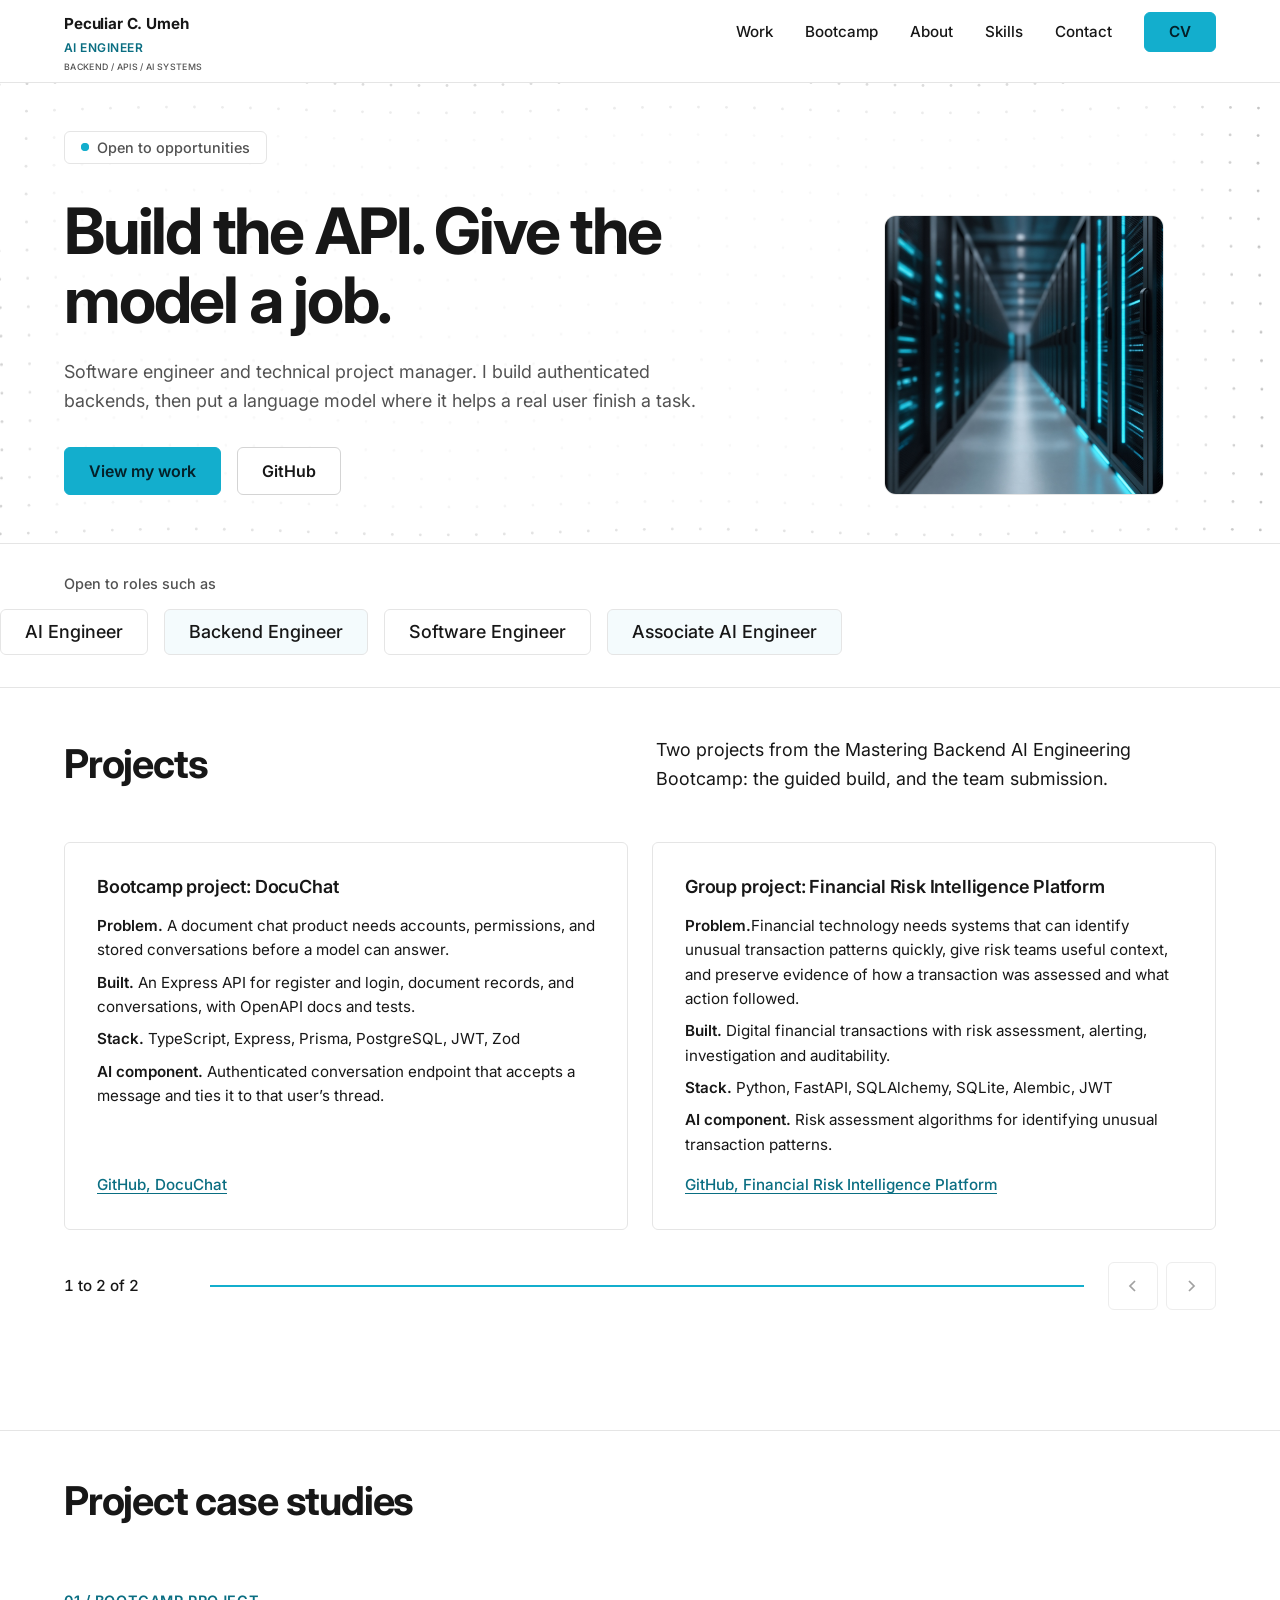
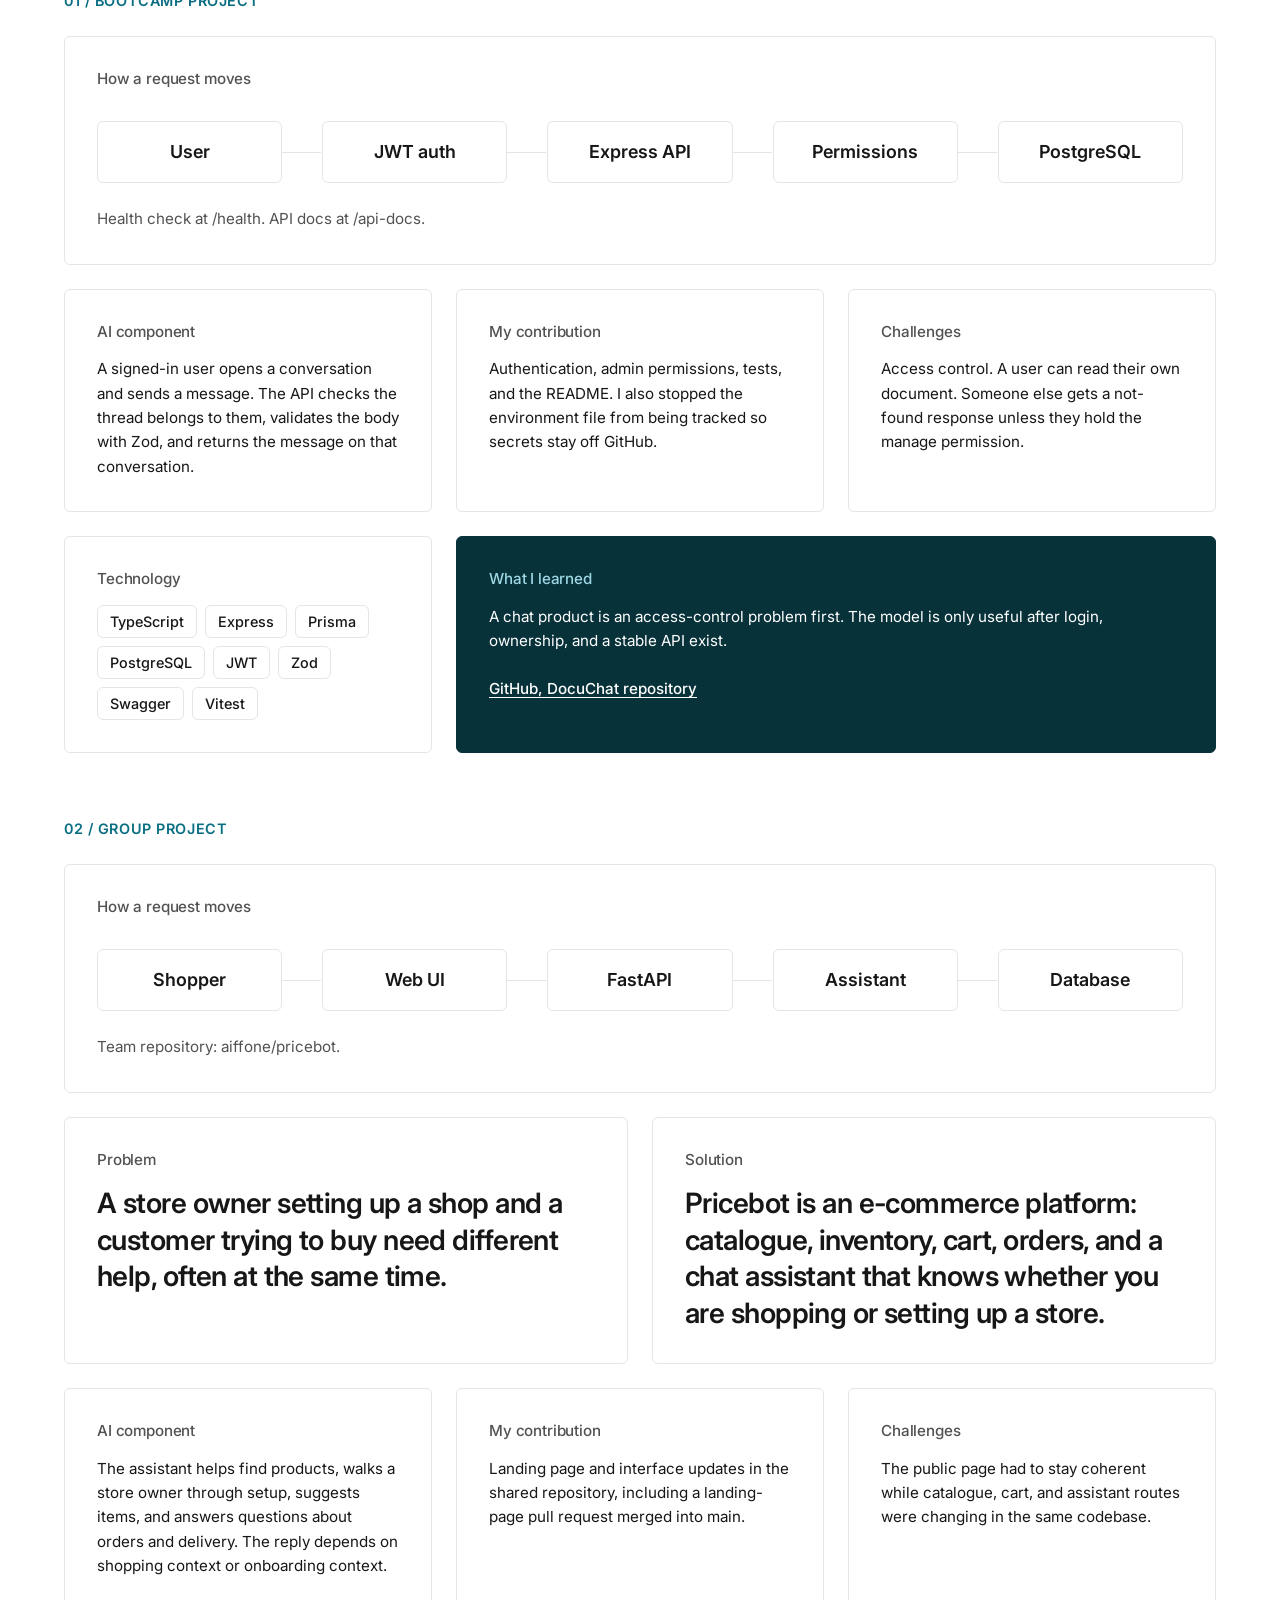
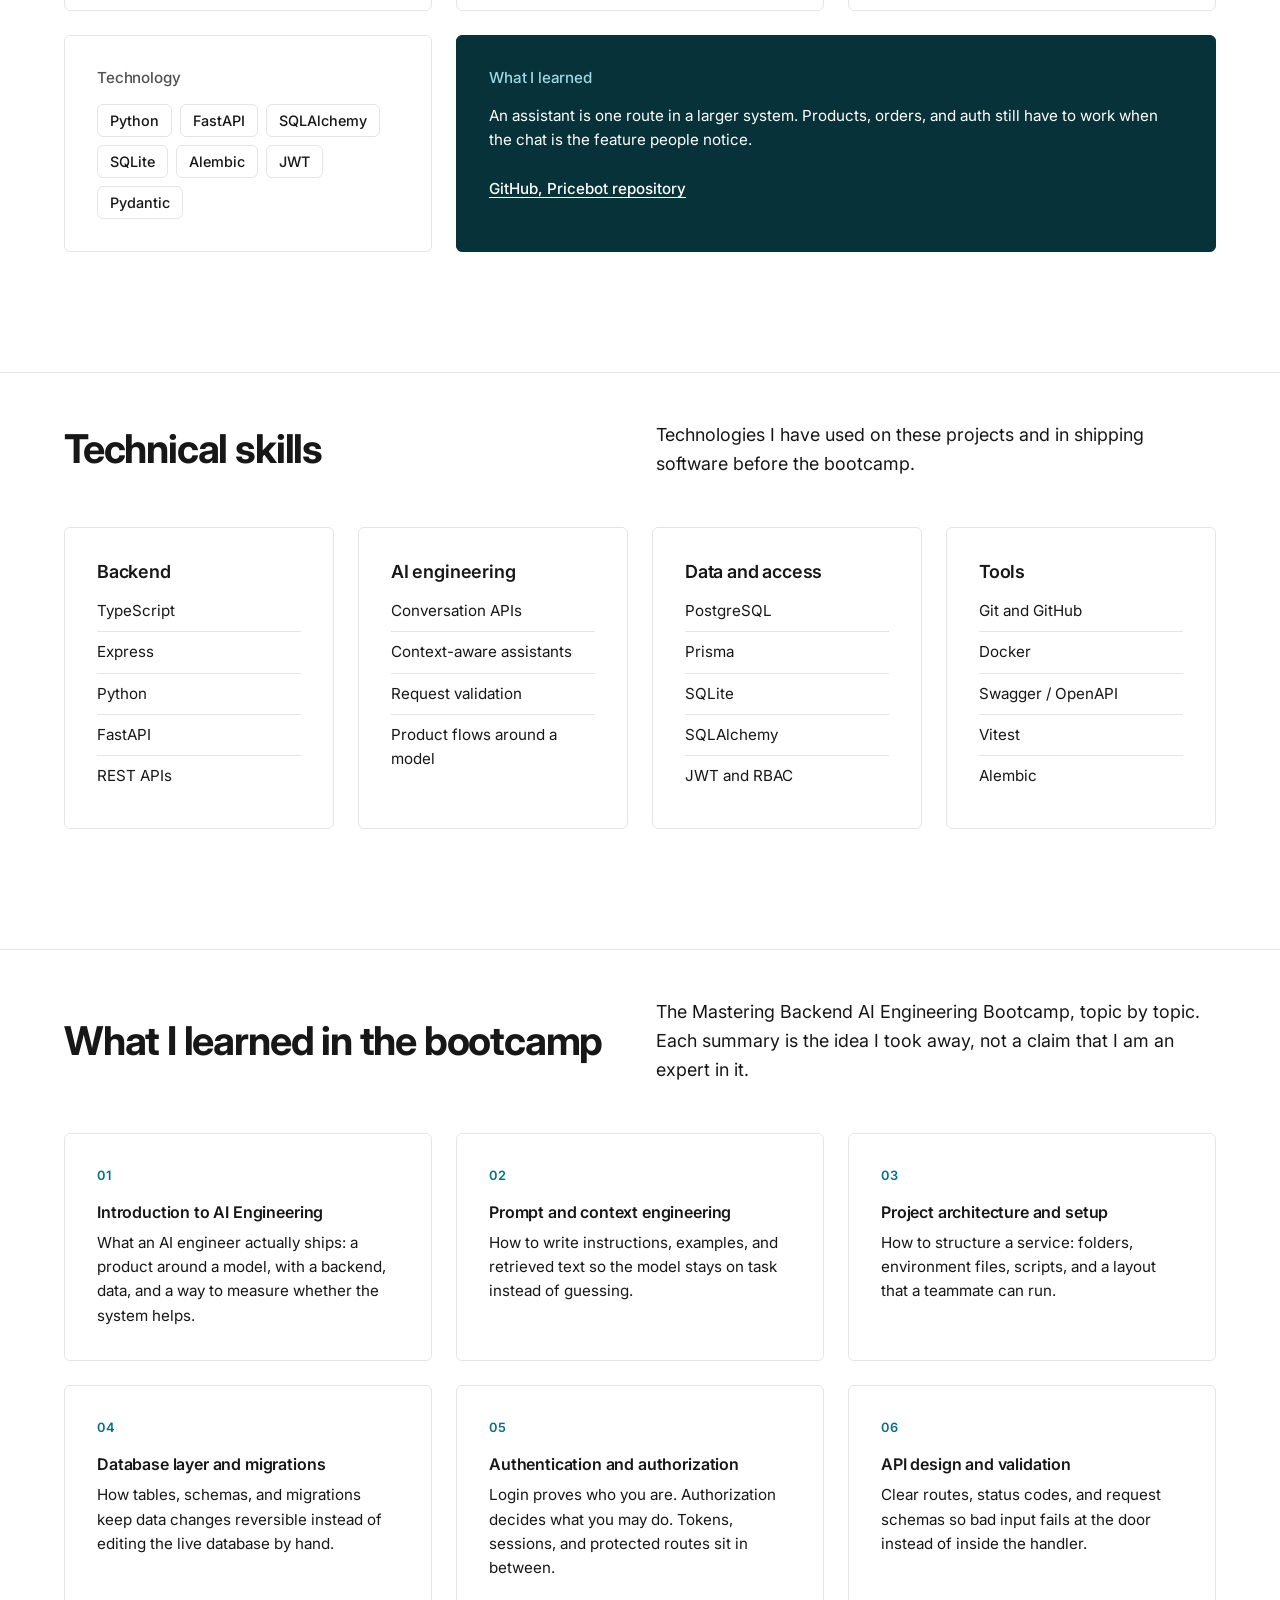
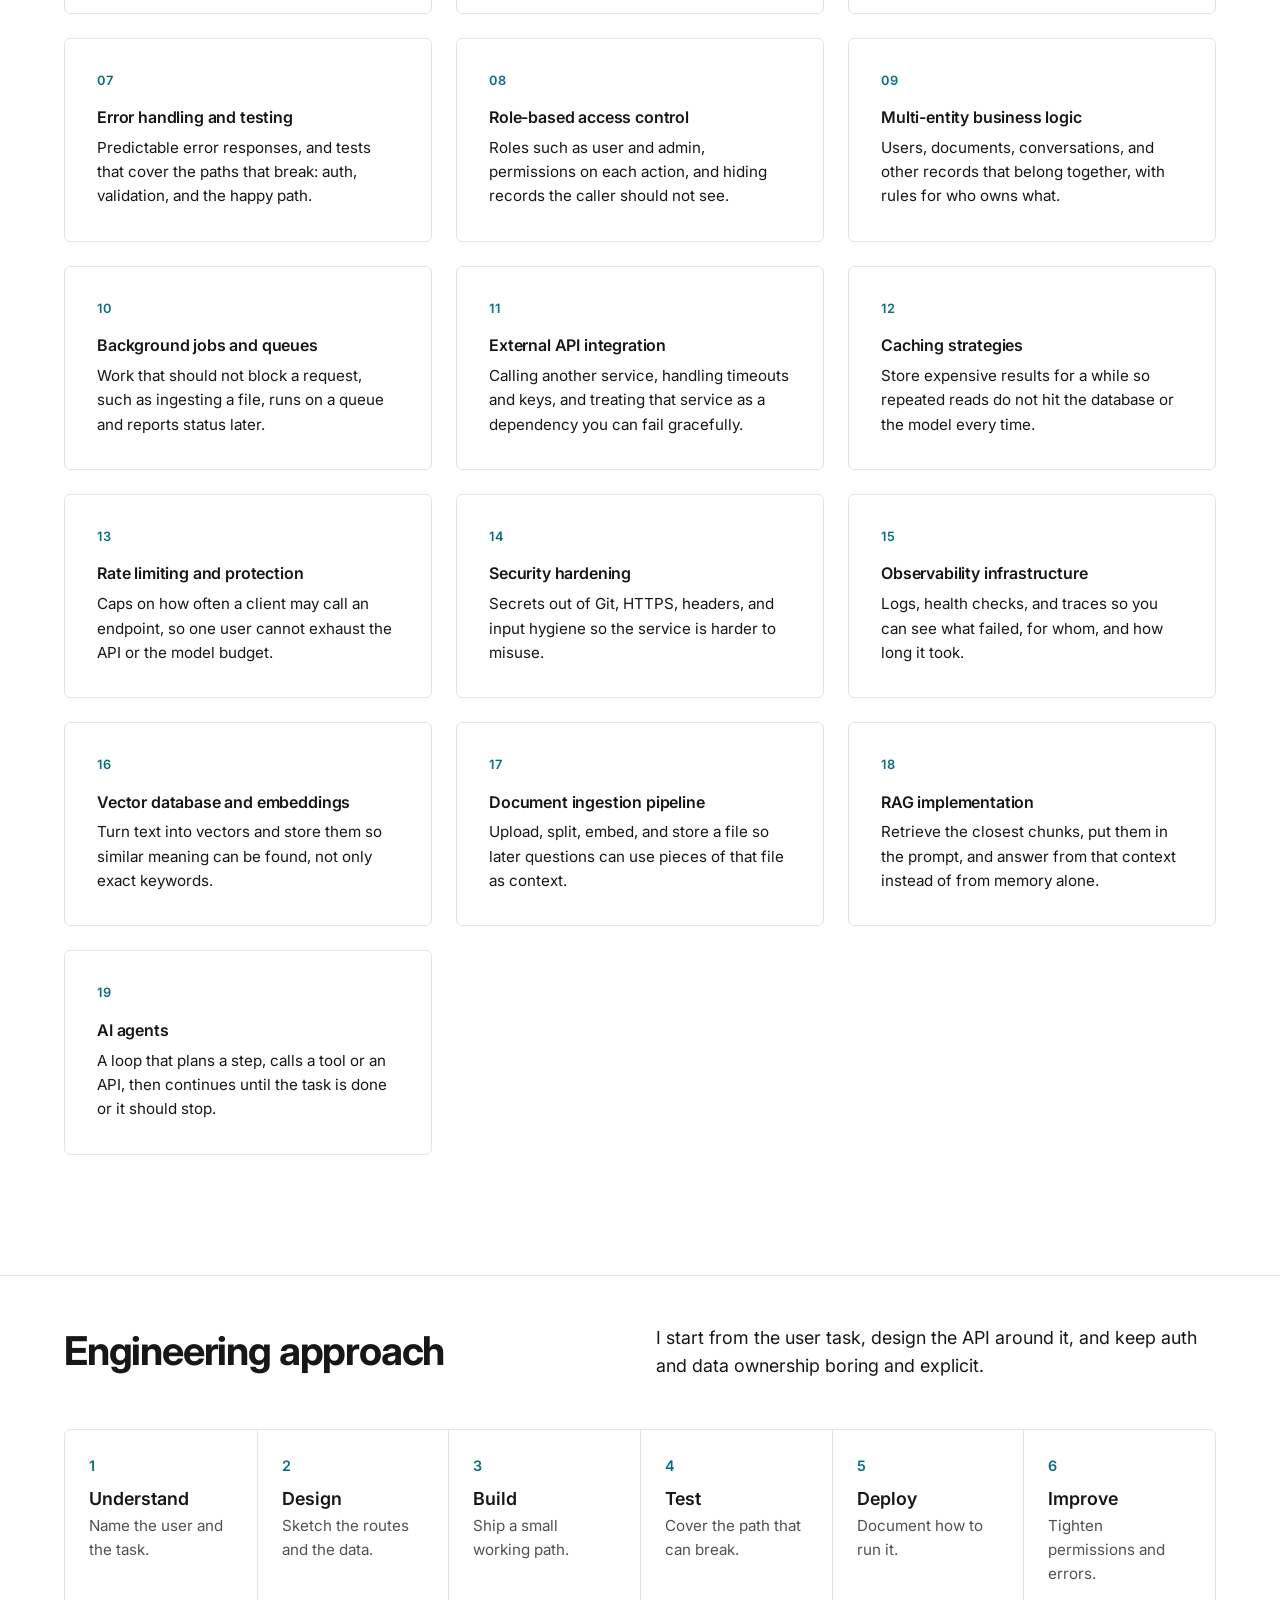
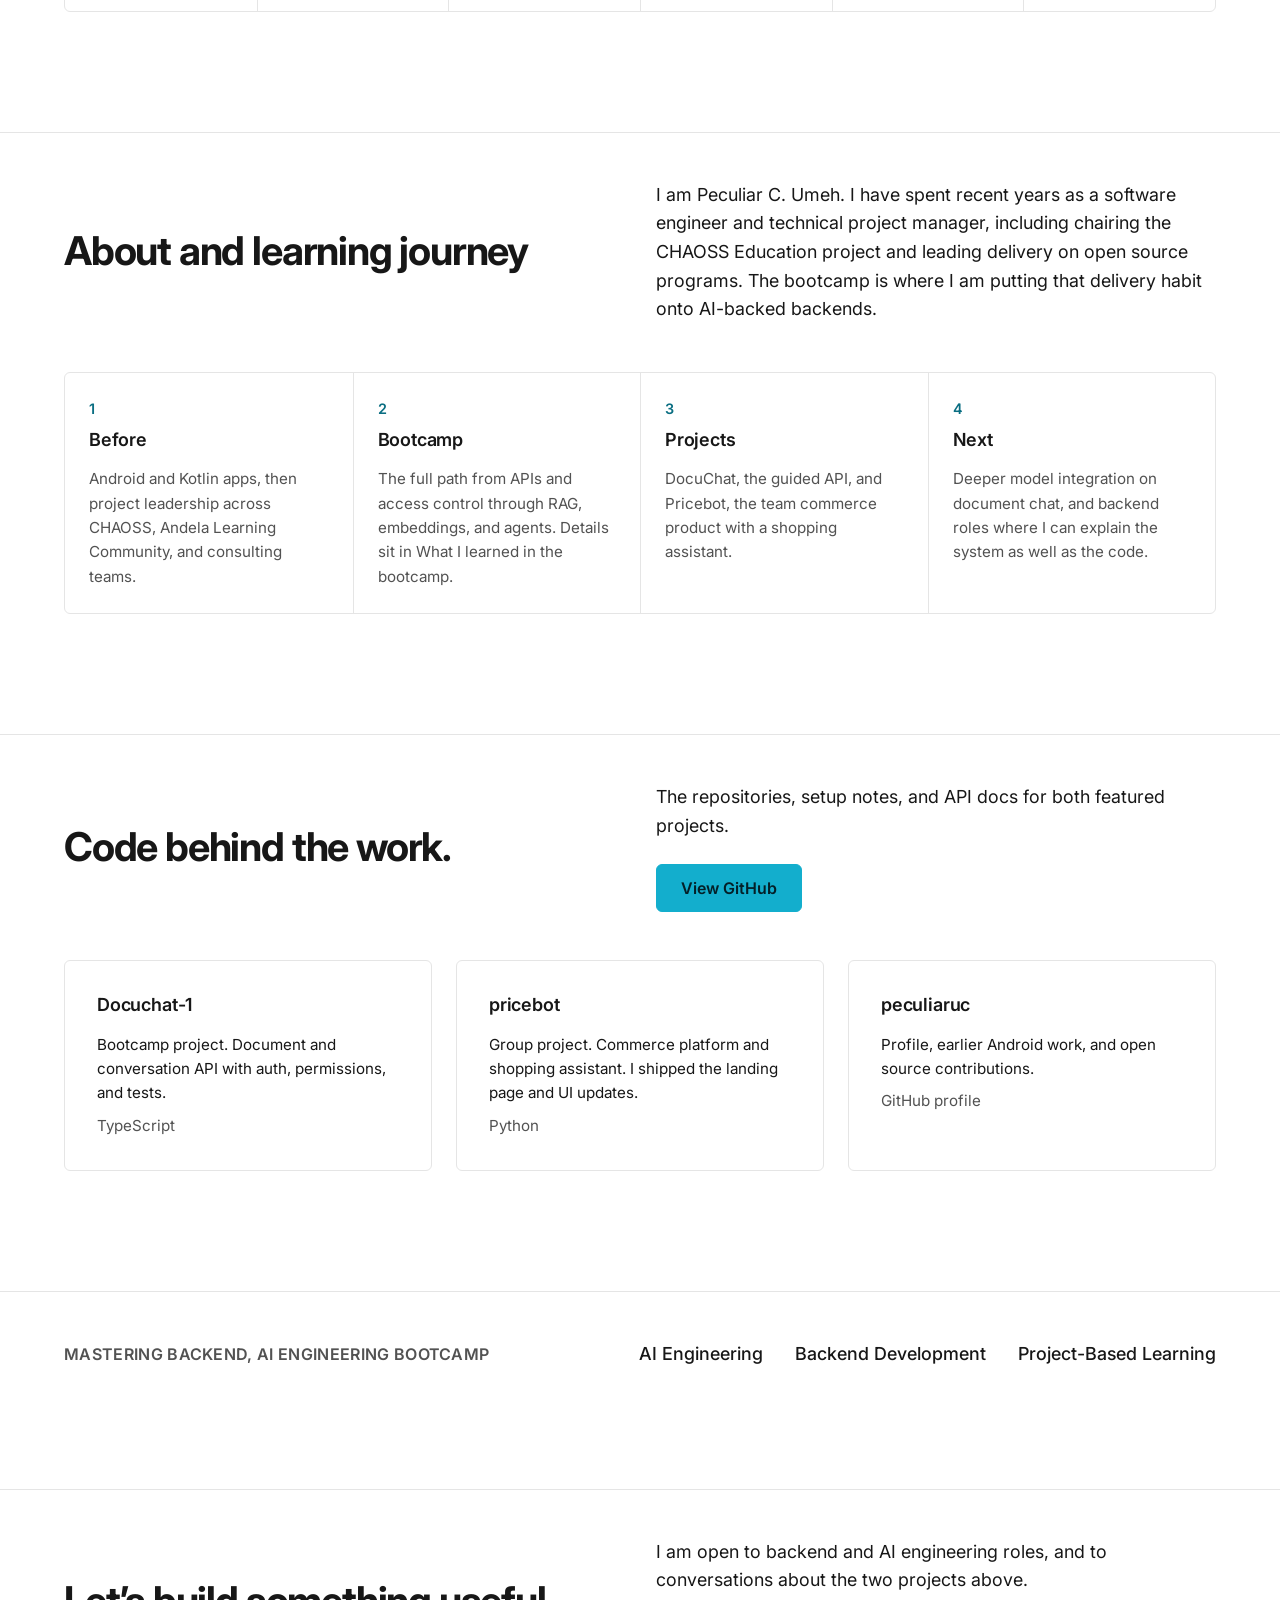
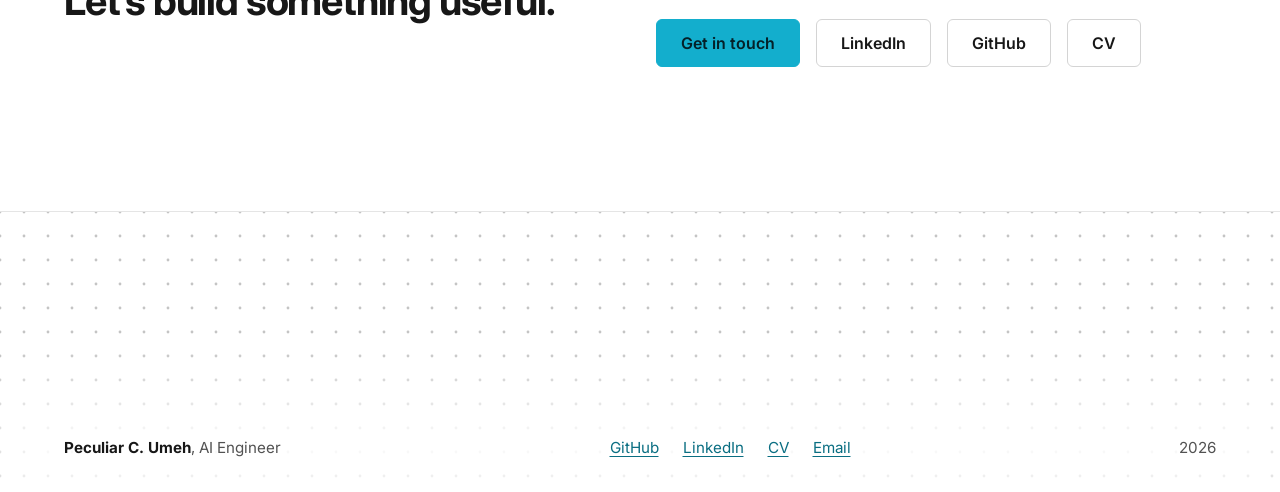
==== commit 7d46c598: "update" ====
--- a/index.html
+++ b/index.html
@@ -122,8 +122,8 @@
         <ol class="flow" aria-label="DocuChat request flow"><li style="--i:0">User</li><li style="--i:1">JWT auth</li><li style="--i:2">Express API</li><li style="--i:3">Permissions</li><li style="--i:4">PostgreSQL</li></ol>
         <p class="note">Health check at <span class="meta">/health</span>. API docs at <span class="meta">/api-docs</span>.</p>
       </article>
-      <article class="b b--6 b--lead"><h3>Problem</h3><p>People cannot ask questions of their files until the server knows who they are and which documents they own.</p></article>
-      <article class="b b--6 b--lead"><h3>Solution</h3><p>DocuChat is that server: accounts, document records, and conversations, documented with Swagger and covered by tests.</p></article>
+      <!-- <article class="b b--6 b--lead"><h3>Problem</h3><p>People cannot ask questions of their files until the server knows who they are and which documents they own.</p></article>
+      <article class="b b--6 b--lead"><h3>Solution</h3><p>DocuChat is that server: accounts, document records, and conversations, documented with Swagger and covered by tests.</p></article> -->
       <article class="b"><h3>AI component</h3><p>A signed-in user opens a conversation and sends a message. The API checks the thread belongs to them, validates the body with Zod, and returns the message on that conversation.</p></article>
       <article class="b"><h3>My contribution</h3><p>Authentication, admin permissions, tests, and the README. I also stopped the environment file from being tracked so secrets stay off GitHub.</p></article>
       <article class="b"><h3>Challenges</h3><p>Access control. A user can read their own document. Someone else gets a not-found response unless they hold the manage permission.</p></article>
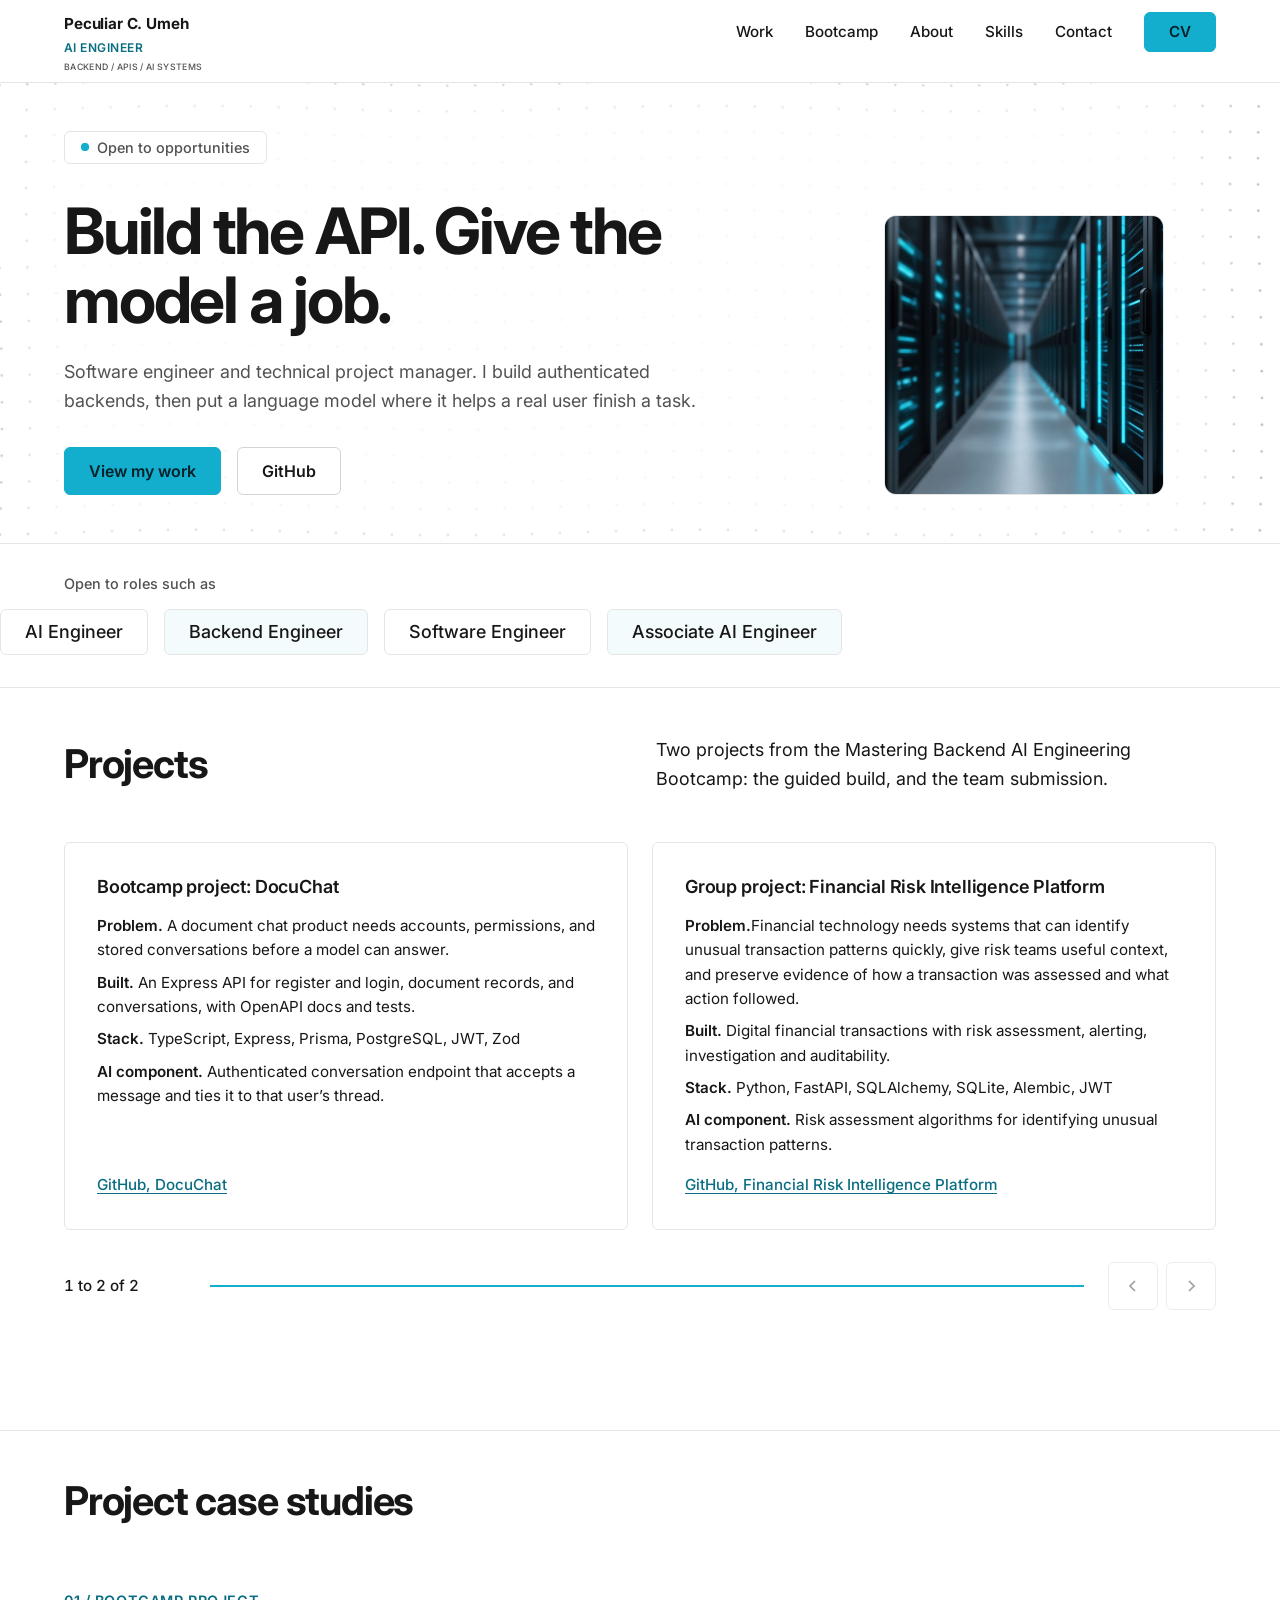
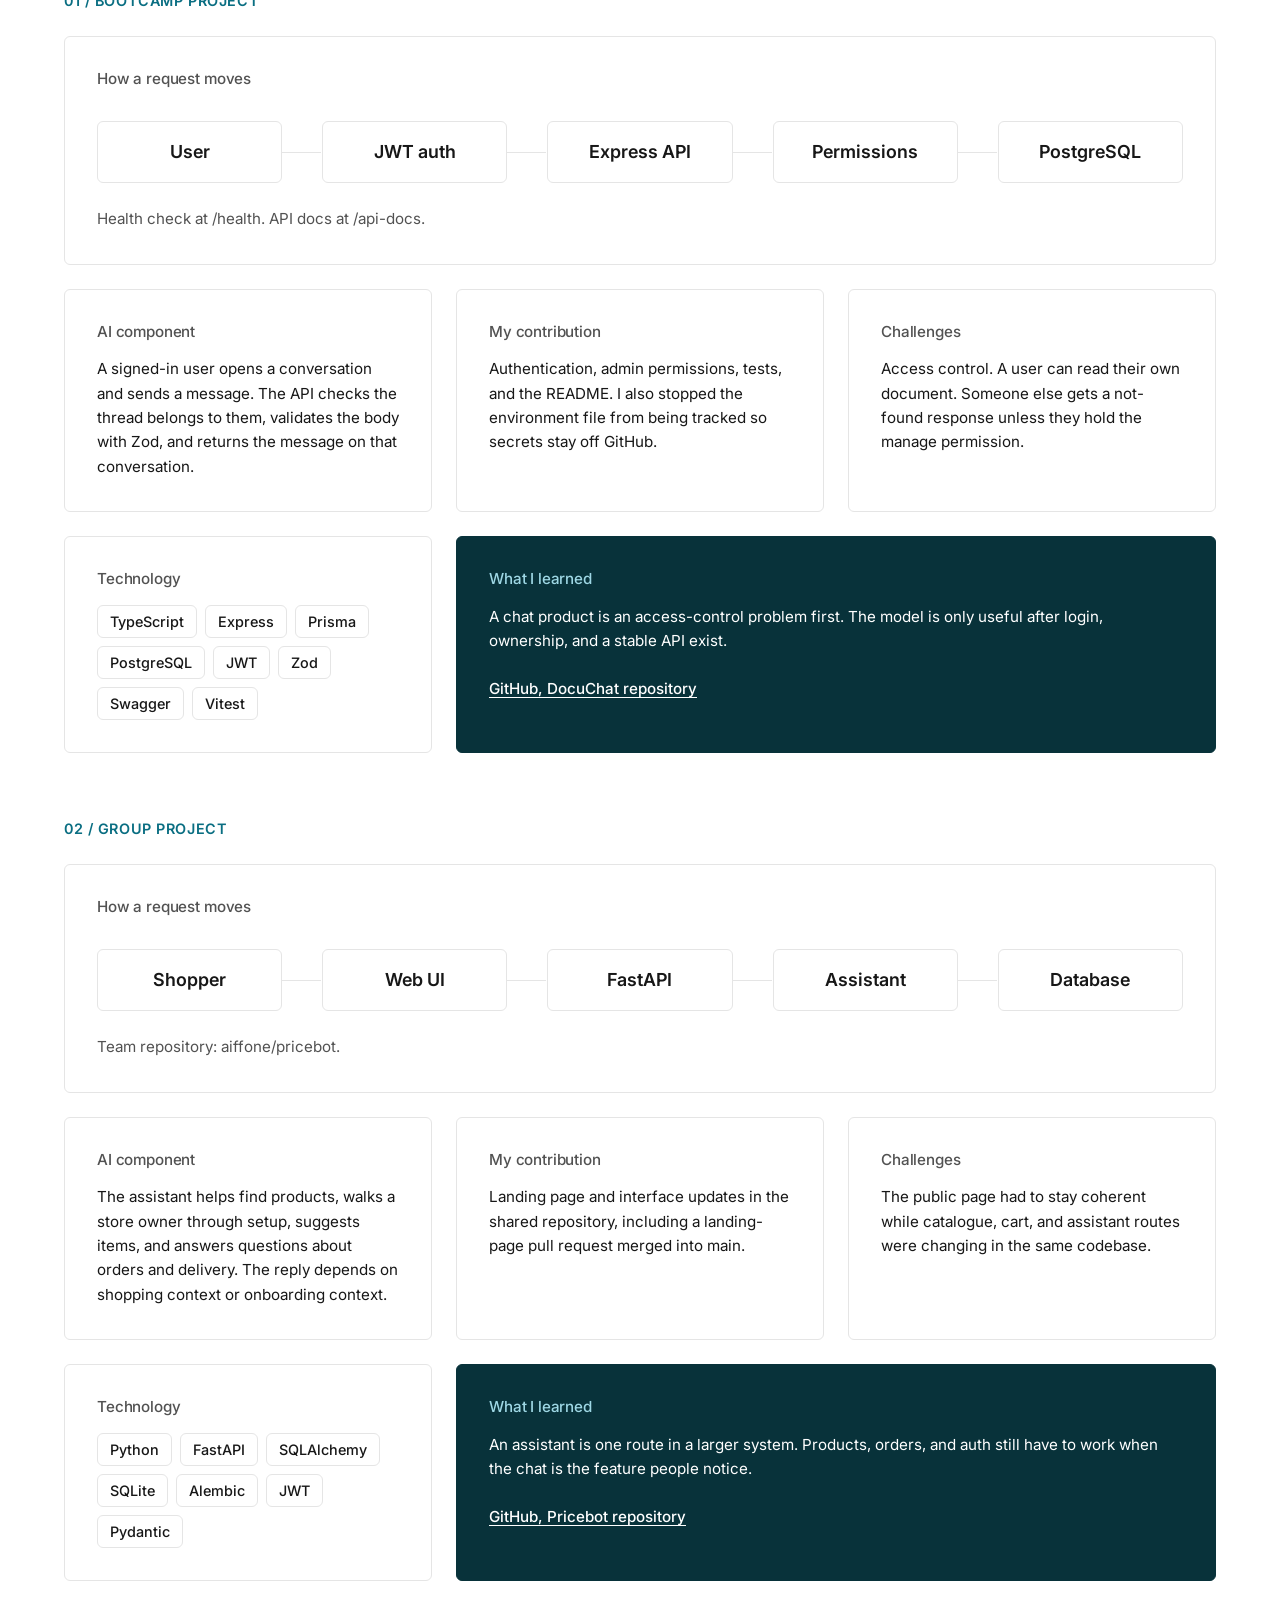
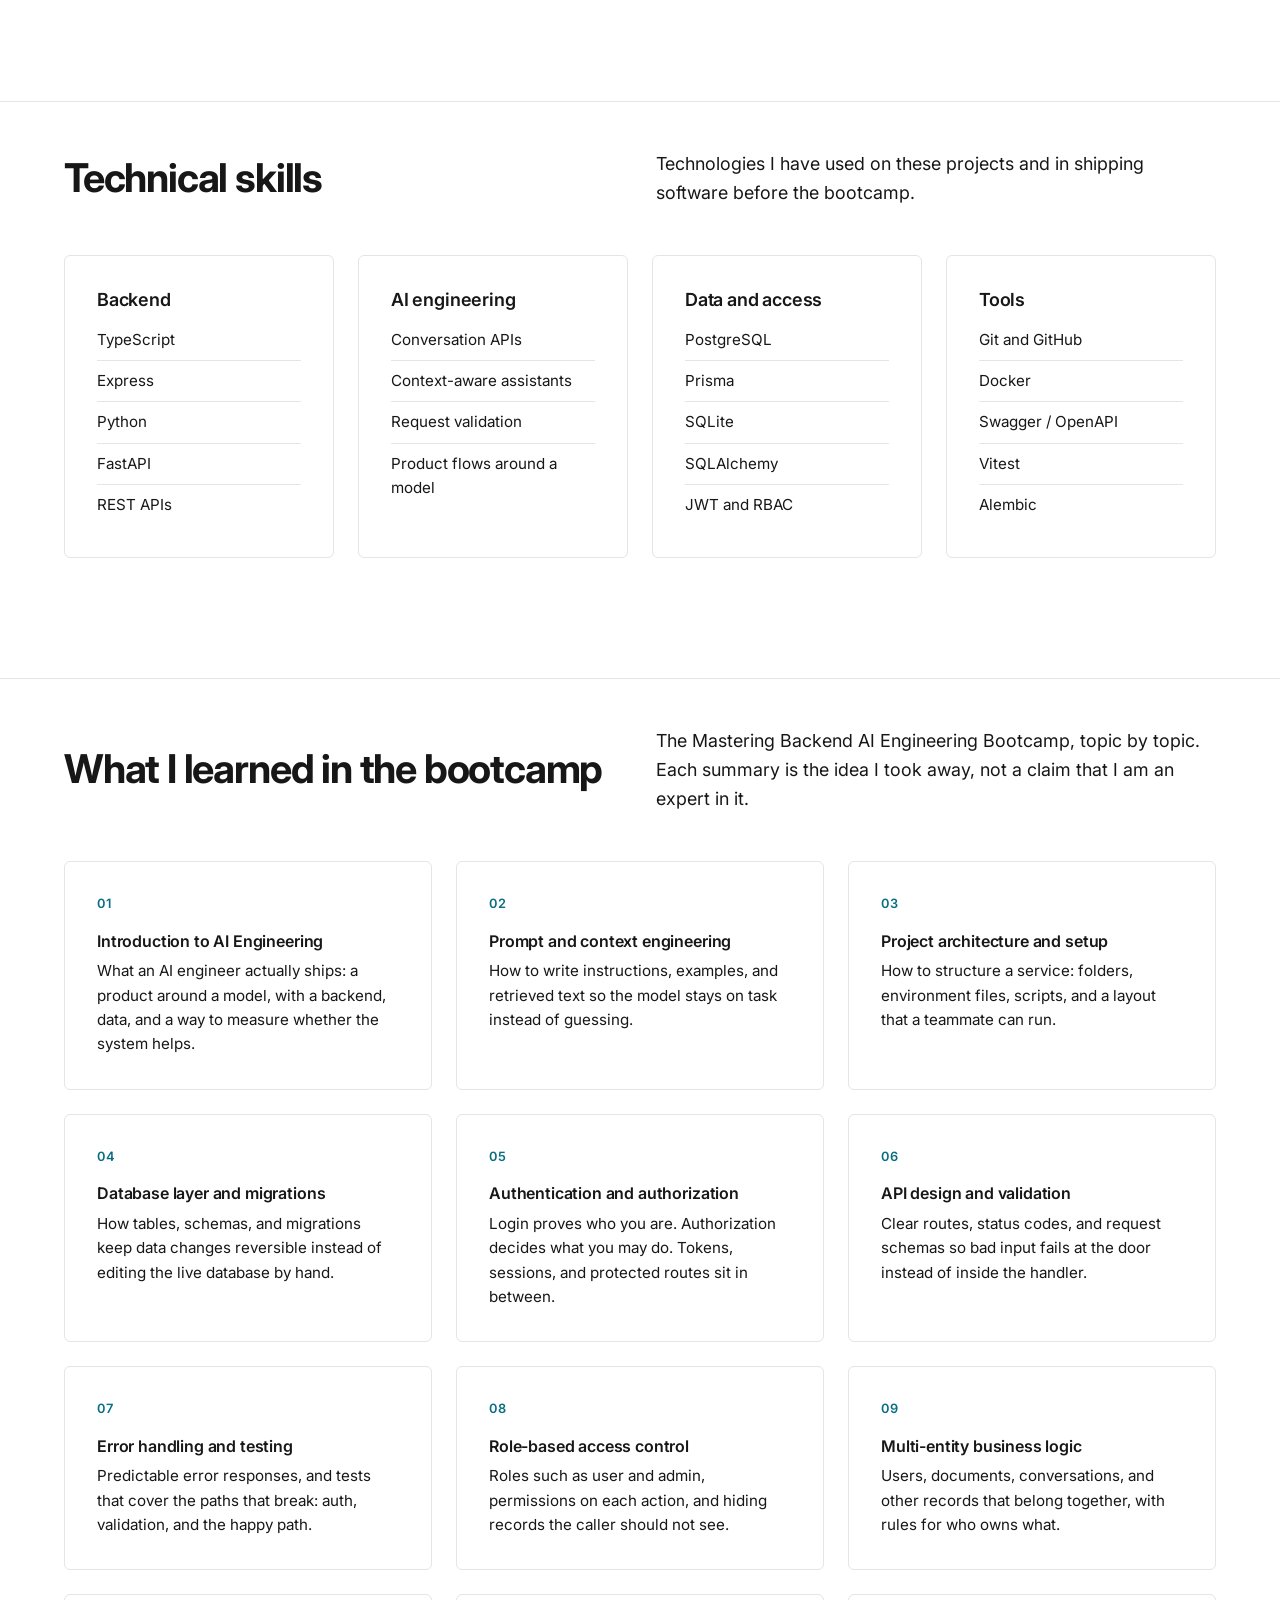
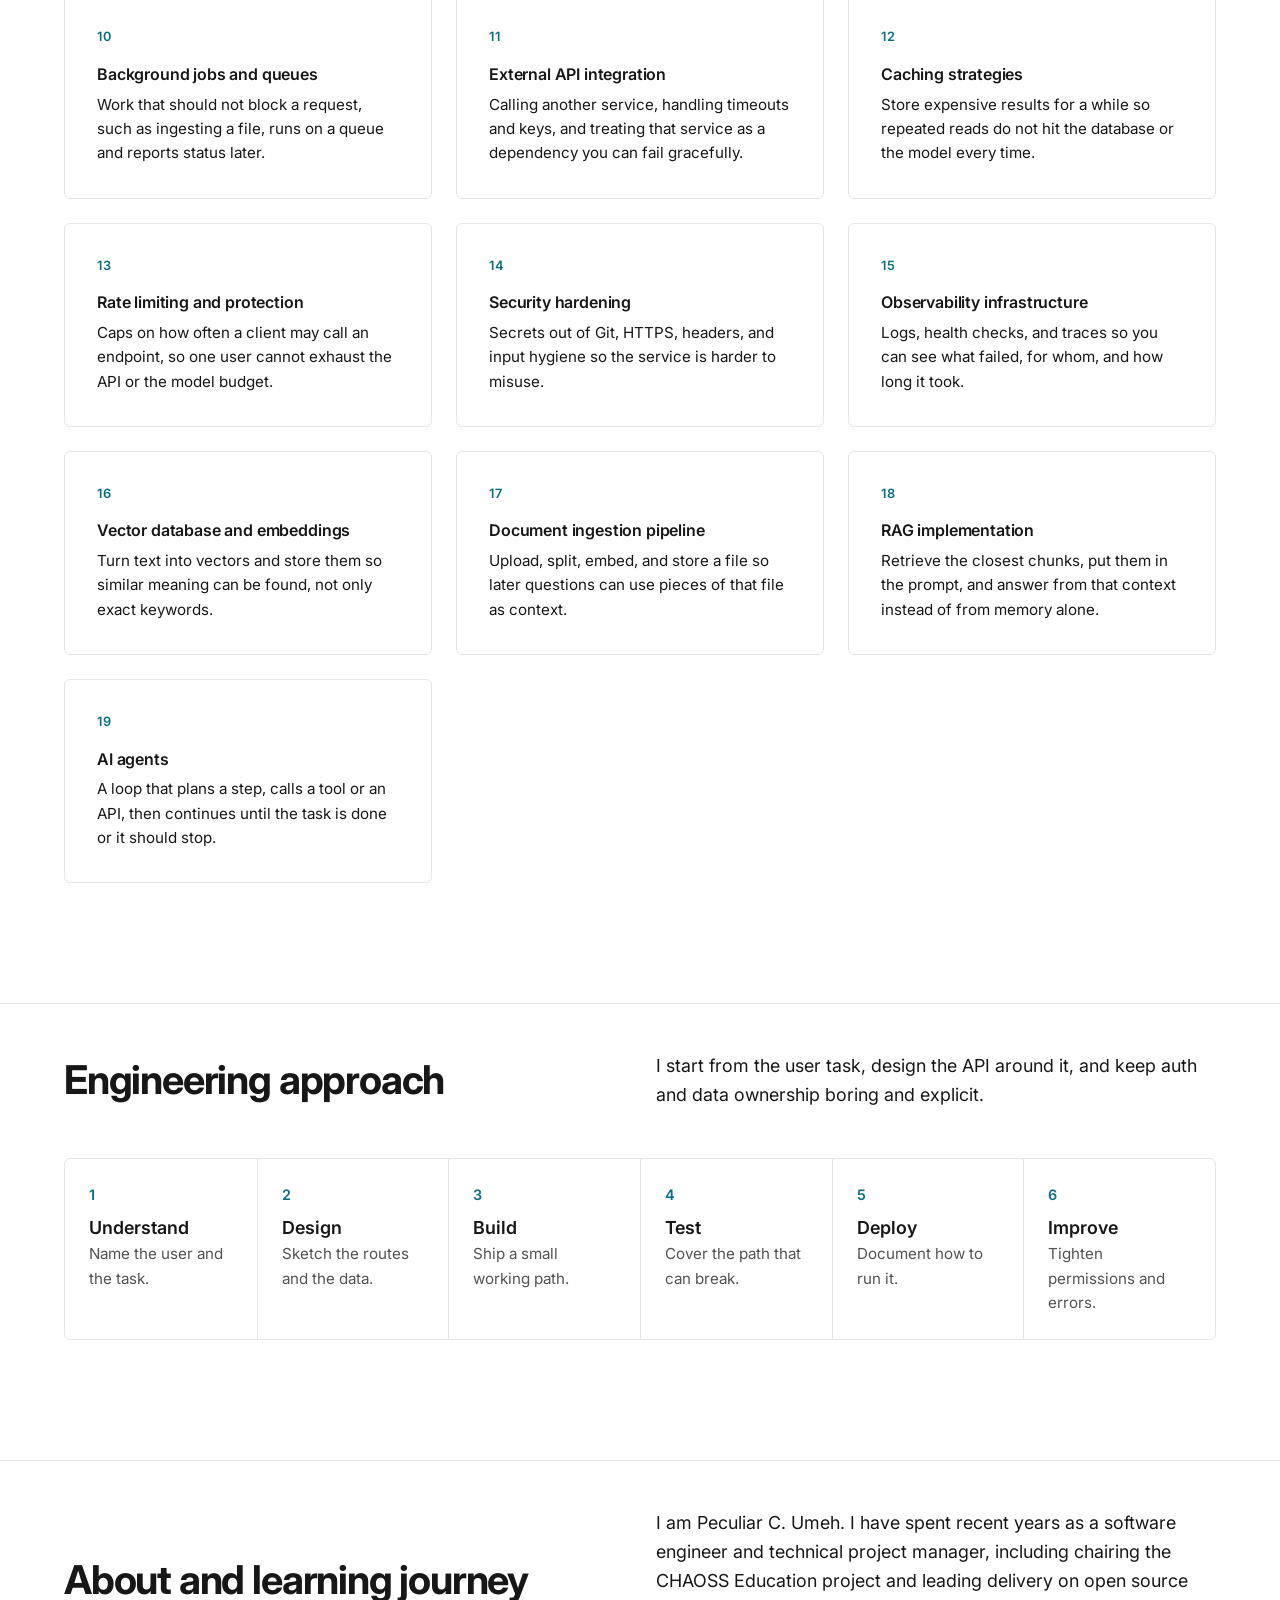
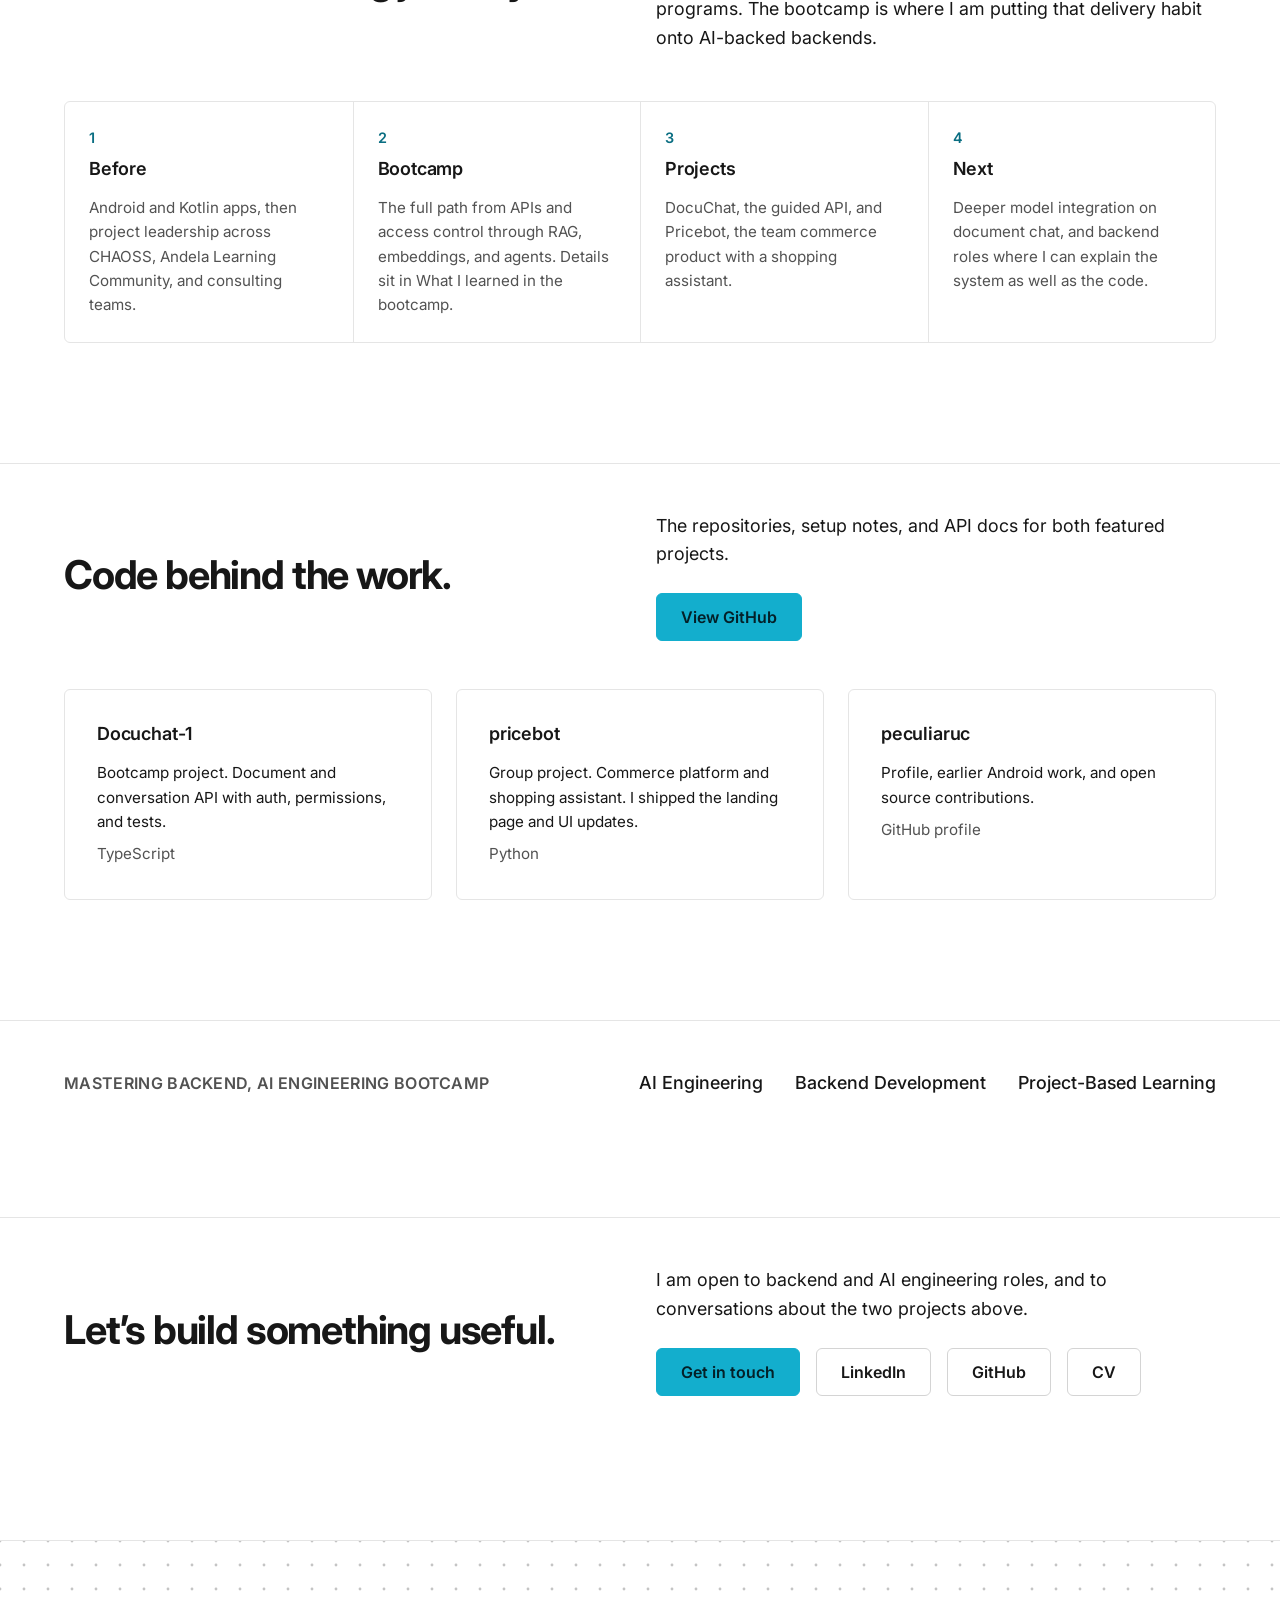
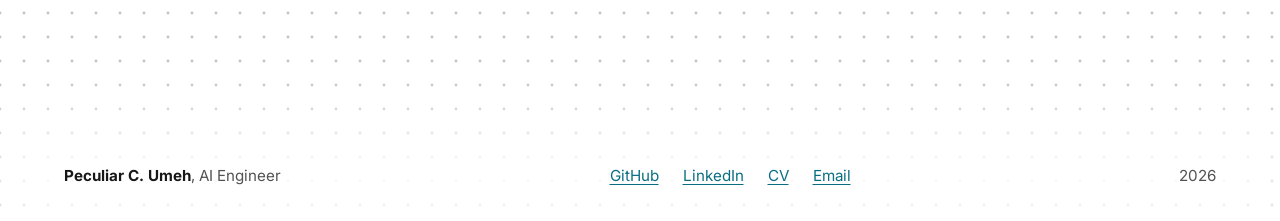
==== commit 5f89b7b0: "update" ====
--- a/index.html
+++ b/index.html
@@ -139,8 +139,8 @@
         <ol class="flow" aria-label="Pricebot request flow"><li style="--i:0">Shopper</li><li style="--i:1">Web UI</li><li style="--i:2">FastAPI</li><li style="--i:3">Assistant</li><li style="--i:4">Database</li></ol>
         <p class="note">Team repository: aiffone/pricebot.</p>
       </article>
-      <article class="b b--6 b--lead"><h3>Problem</h3><p>A store owner setting up a shop and a customer trying to buy need different help, often at the same time.</p></article>
-      <article class="b b--6 b--lead"><h3>Solution</h3><p>Pricebot is an e-commerce platform: catalogue, inventory, cart, orders, and a chat assistant that knows whether you are shopping or setting up a store.</p></article>
+      <!-- <article class="b b--6 b--lead"><h3>Problem</h3><p>A store owner setting up a shop and a customer trying to buy need different help, often at the same time.</p></article>
+      <article class="b b--6 b--lead"><h3>Solution</h3><p>Pricebot is an e-commerce platform: catalogue, inventory, cart, orders, and a chat assistant that knows whether you are shopping or setting up a store.</p></article> -->
       <article class="b"><h3>AI component</h3><p>The assistant helps find products, walks a store owner through setup, suggests items, and answers questions about orders and delivery. The reply depends on shopping context or onboarding context.</p></article>
       <article class="b"><h3>My contribution</h3><p>Landing page and interface updates in the shared repository, including a landing-page pull request merged into main.</p></article>
       <article class="b"><h3>Challenges</h3><p>The public page had to stay coherent while catalogue, cart, and assistant routes were changing in the same codebase.</p></article>
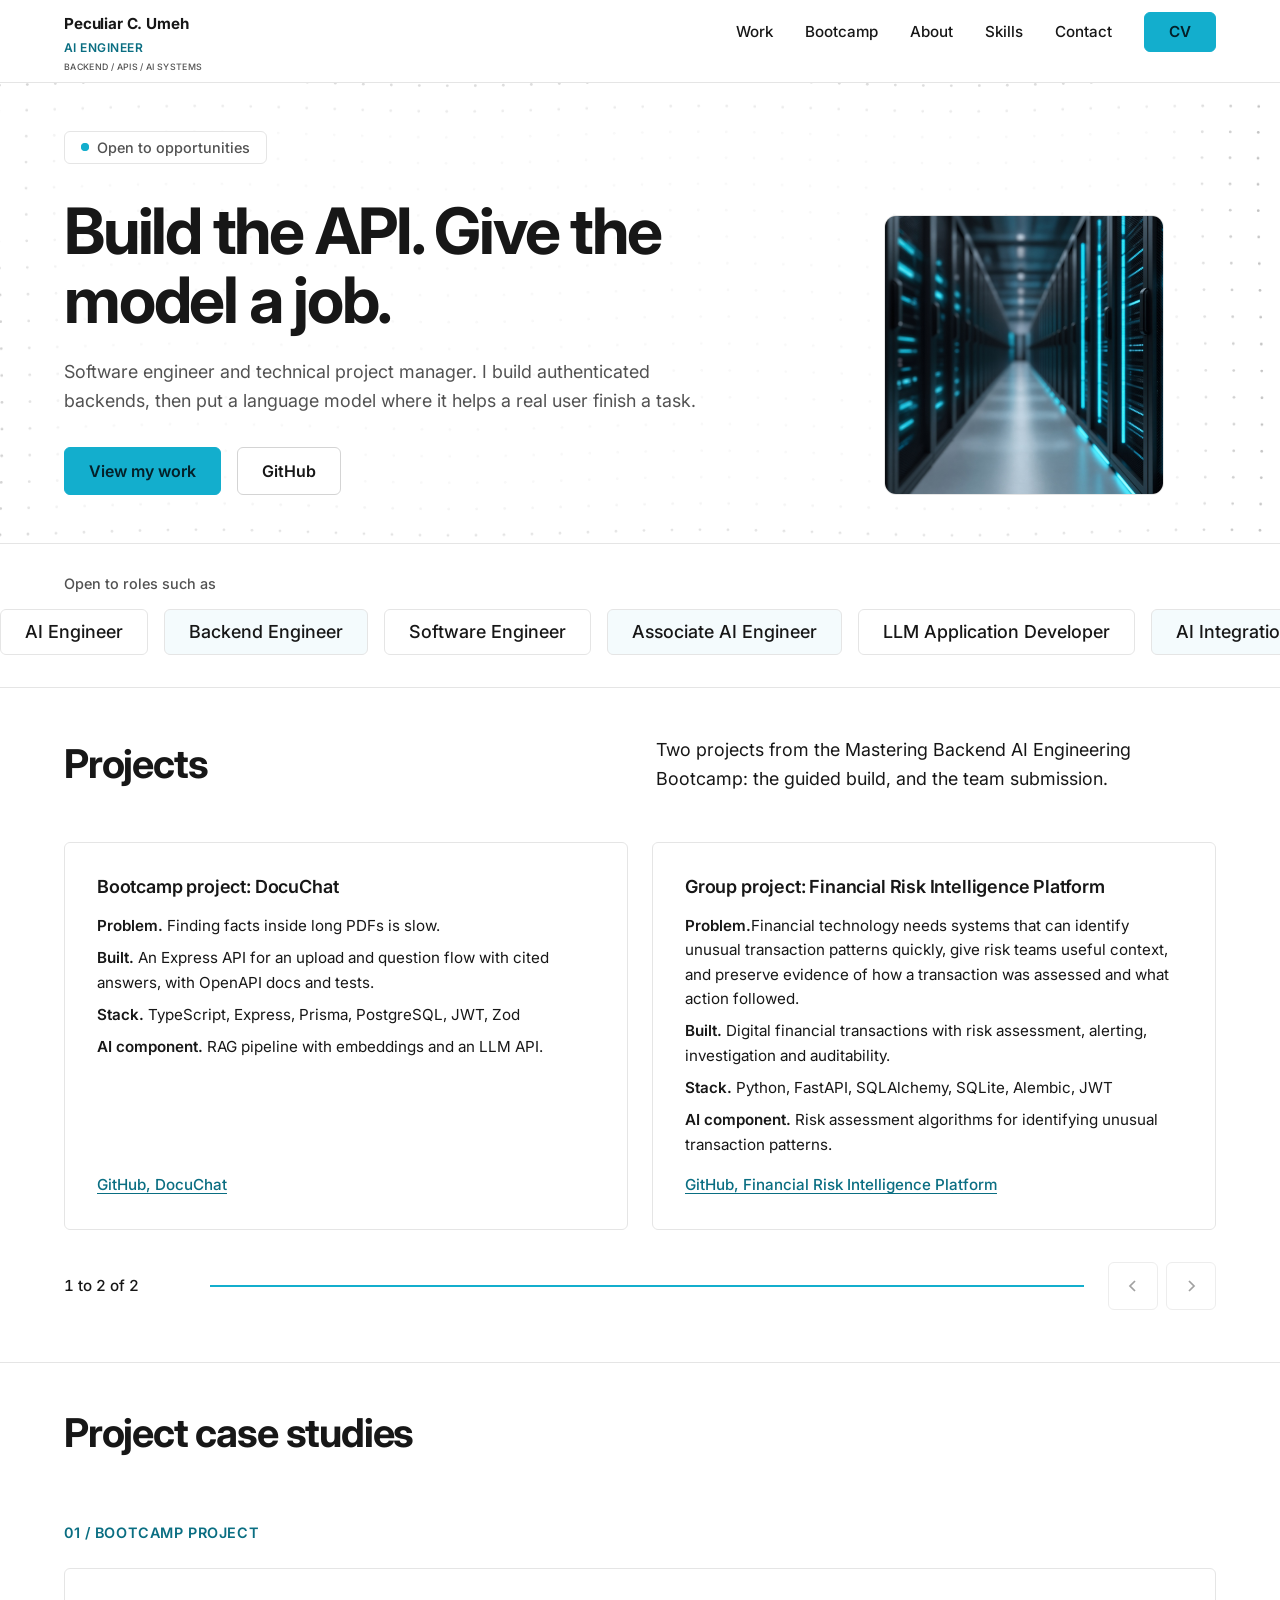
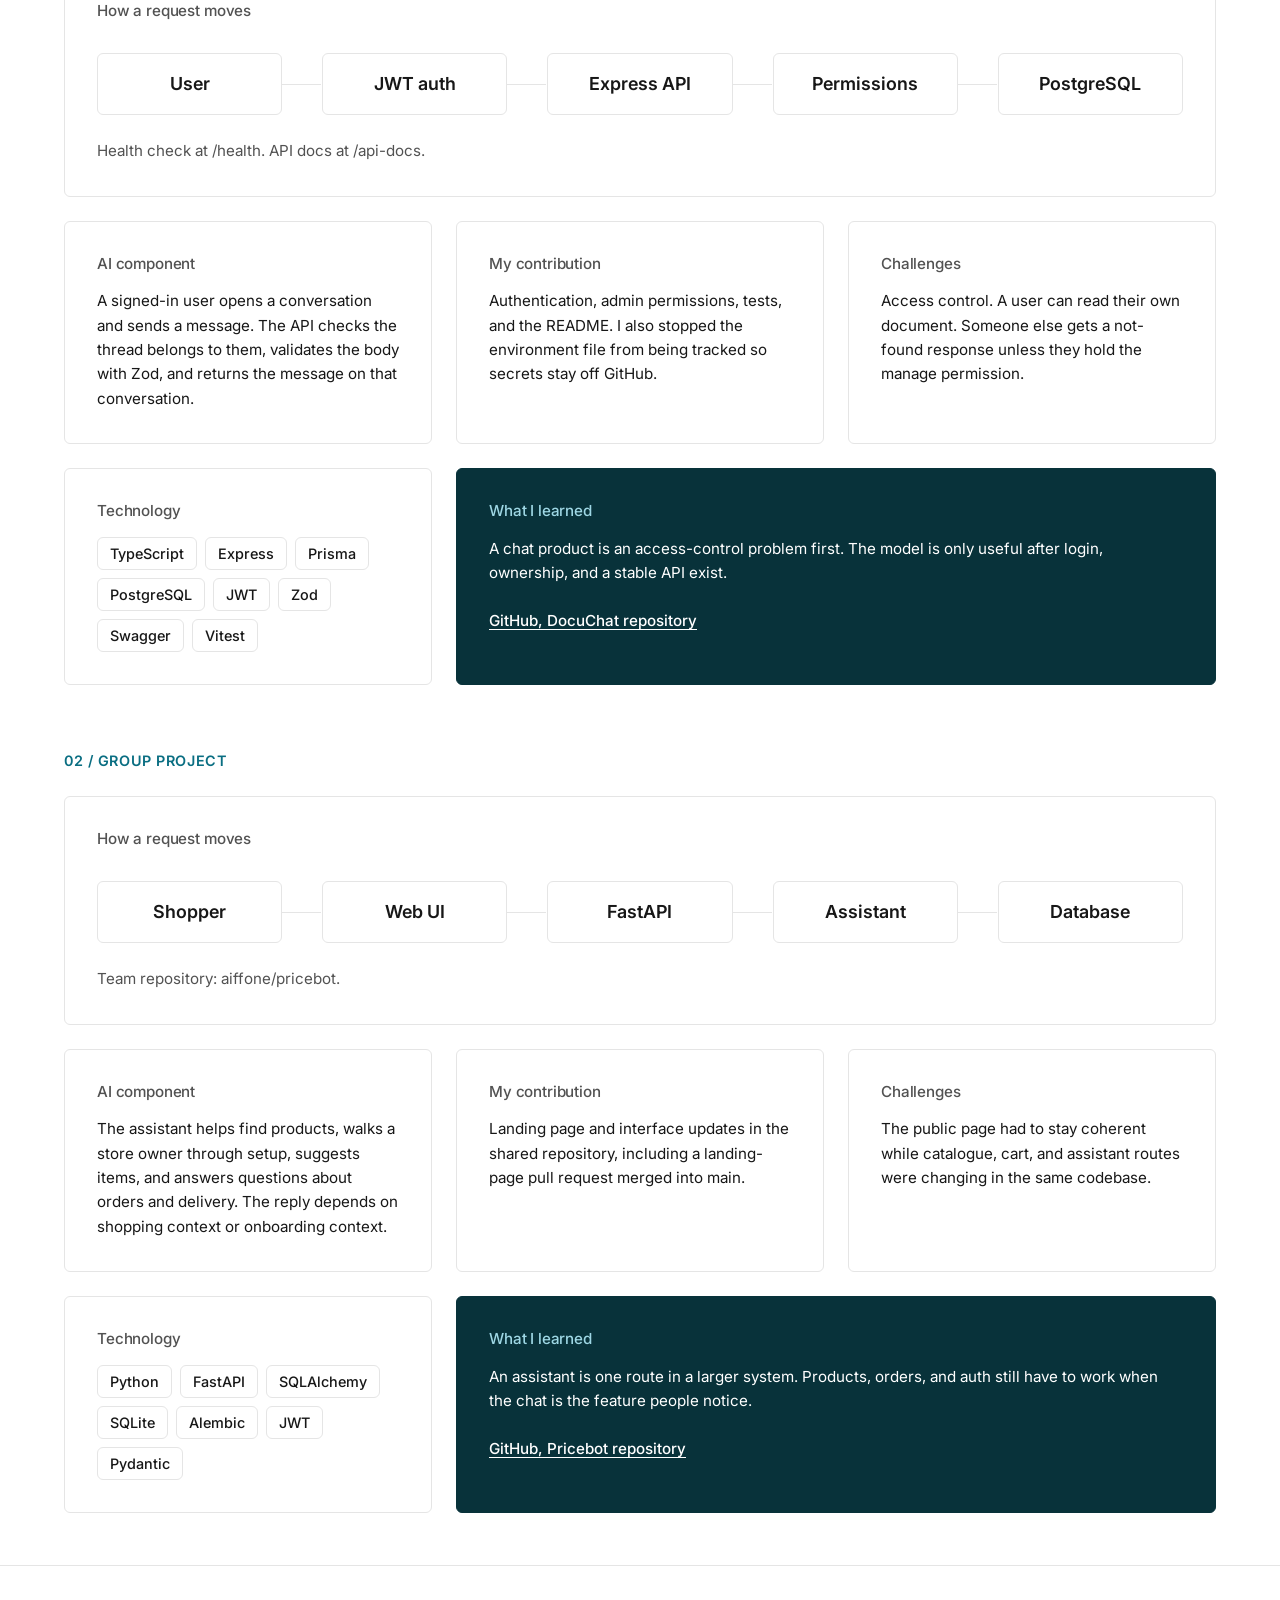
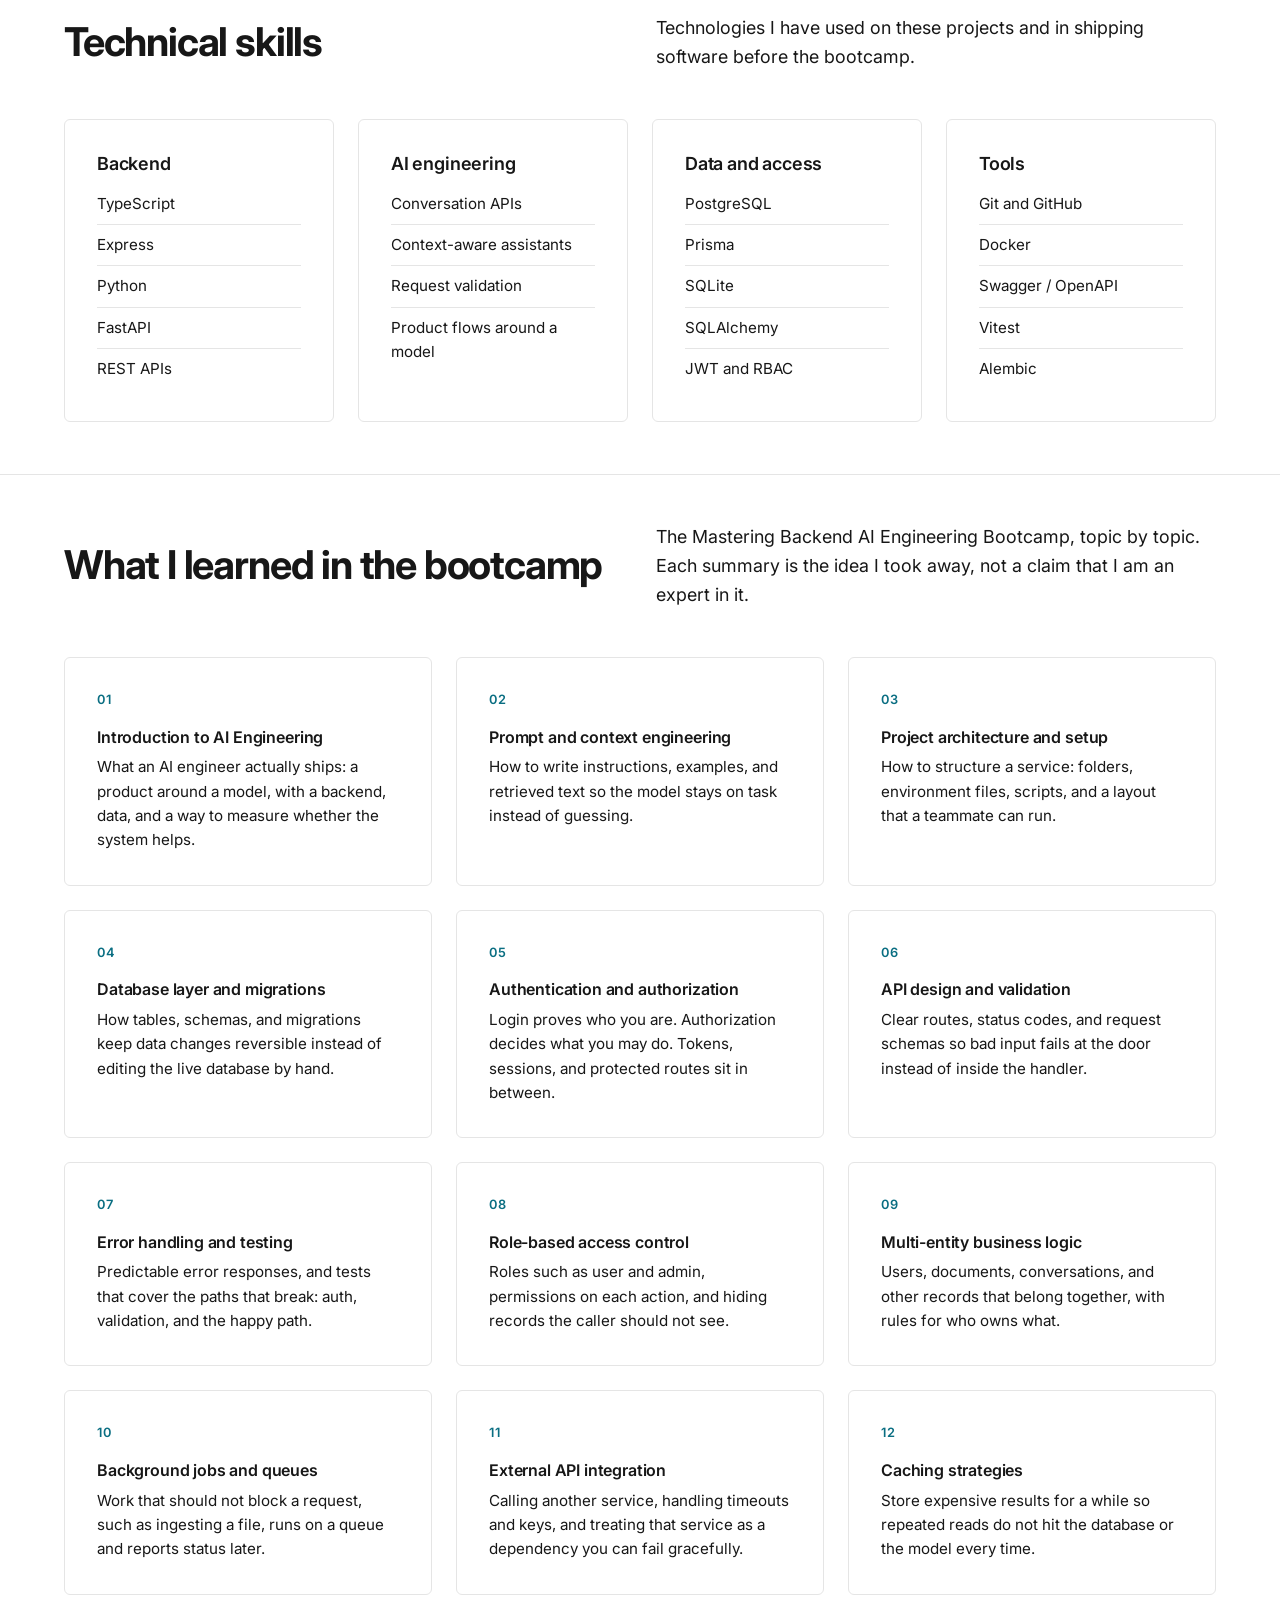
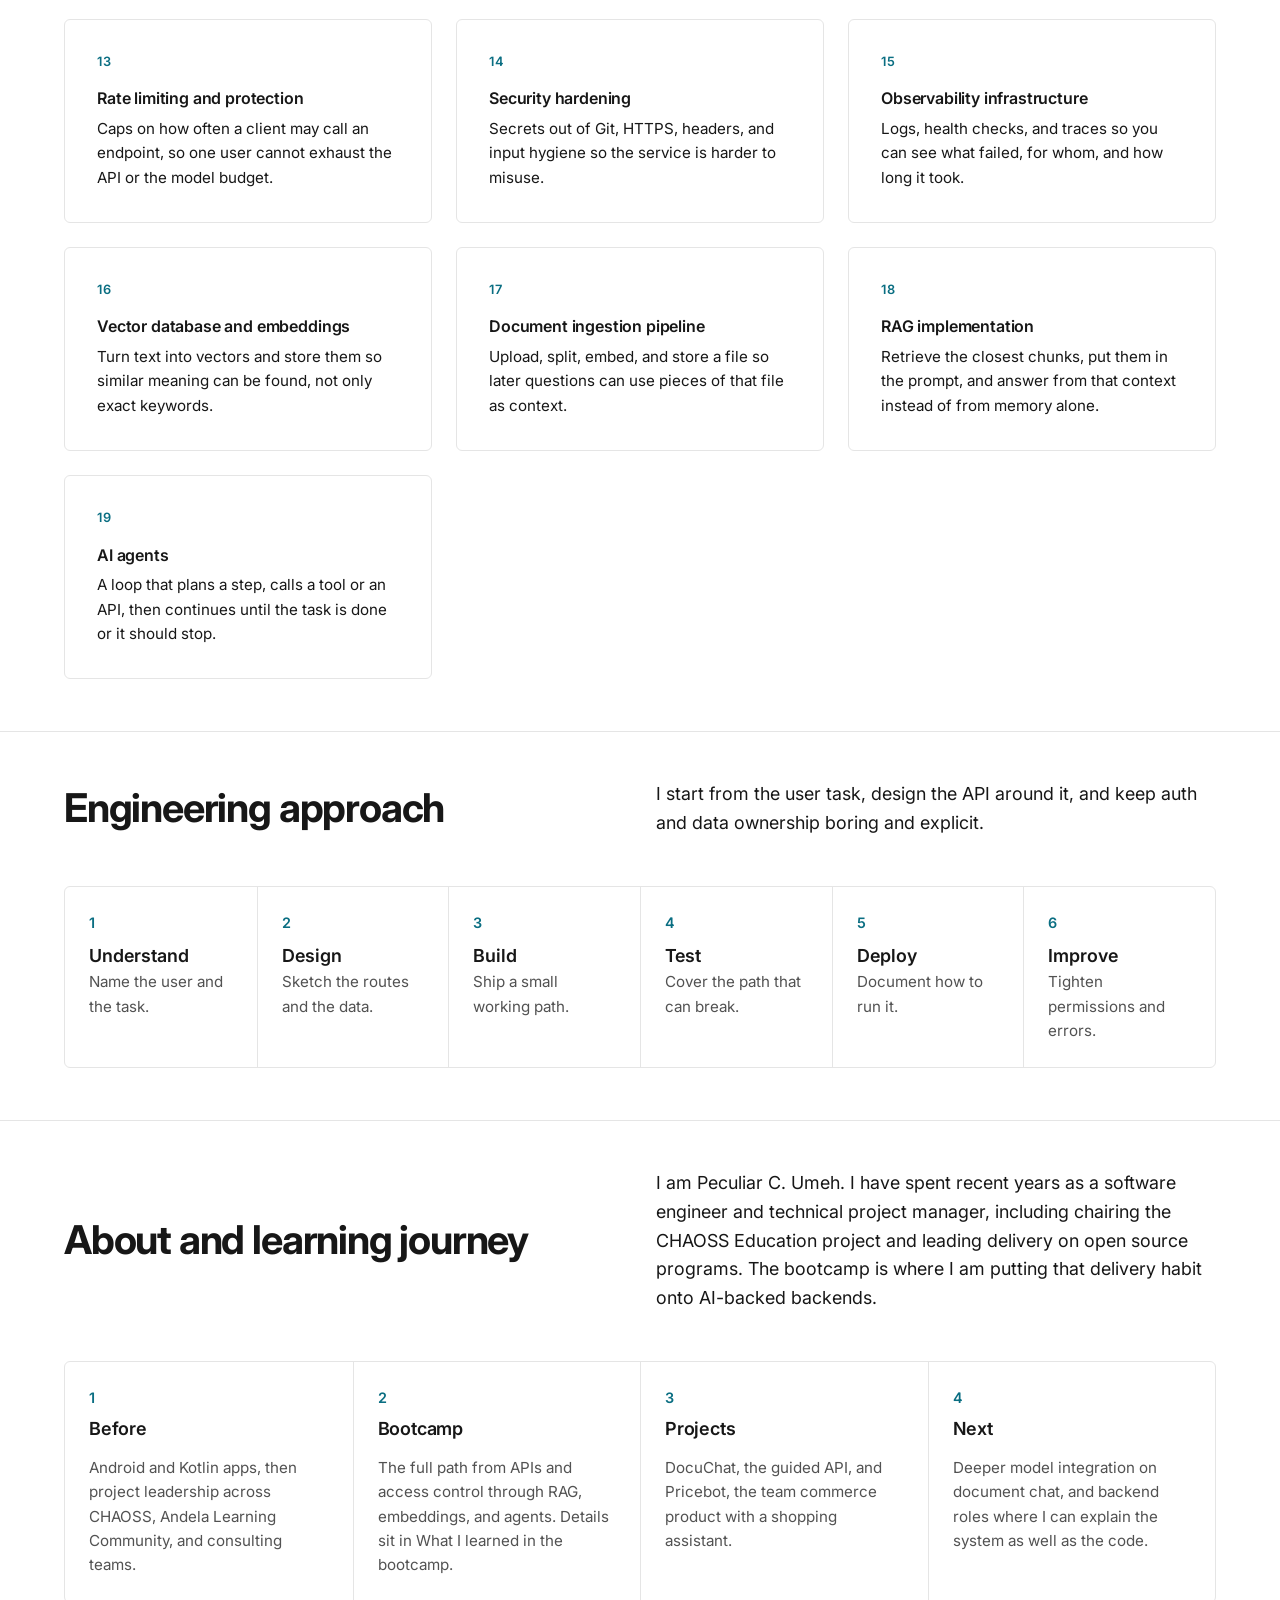
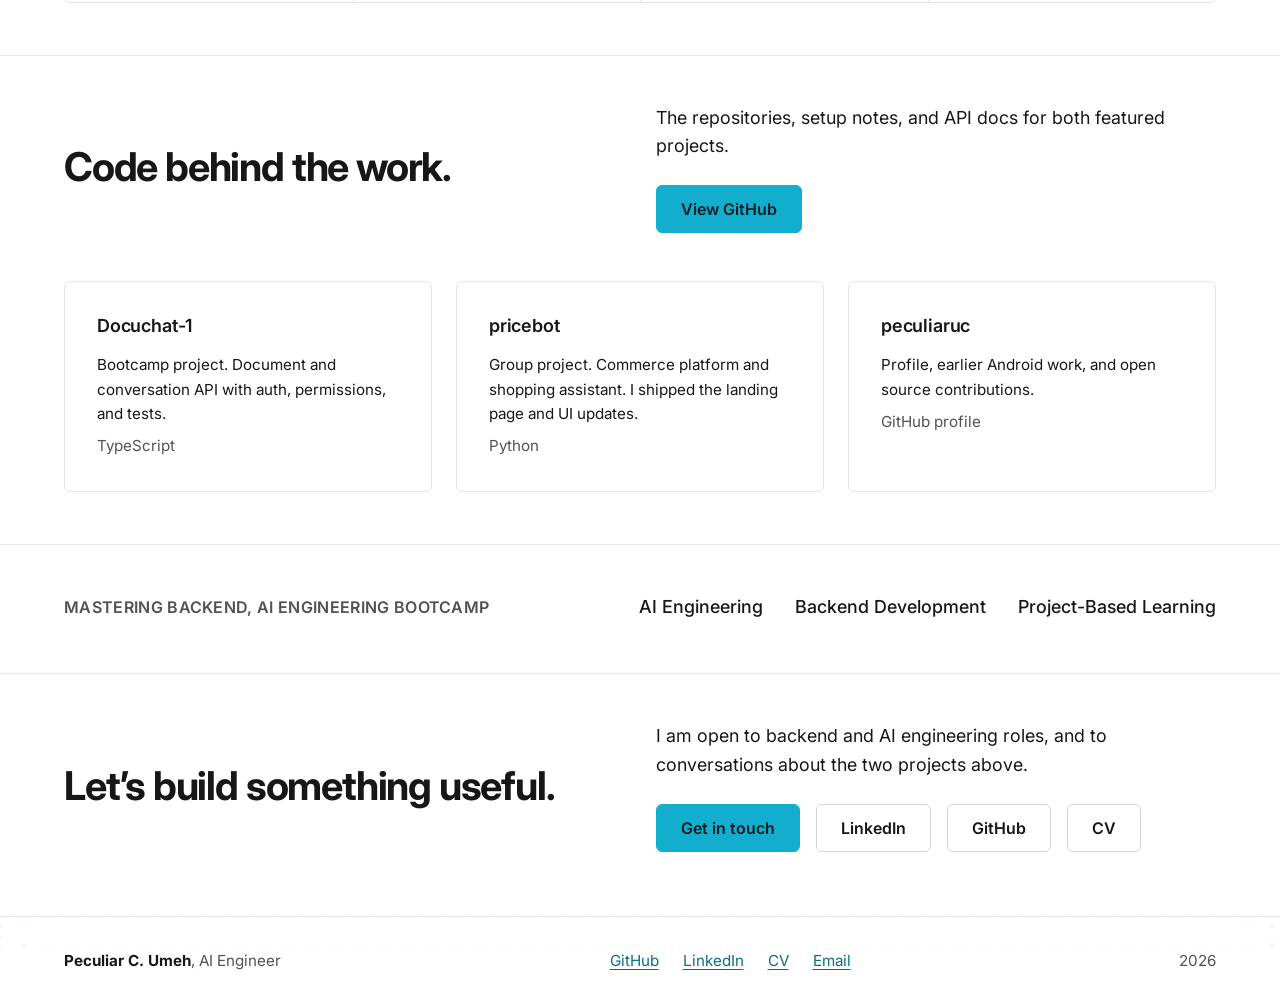
==== commit d7917a6c: "update" ====
--- a/index.html
+++ b/index.html
@@ -65,7 +65,9 @@
 
 <section class="roles" aria-labelledby="roles-title">
   <div class="container"><h2 class="roles__label" id="roles-title">Open to roles such as</h2></div>
-  <div class="marquee"><div class="marquee__track"><ul><li>AI Engineer</li><li>Backend Engineer</li><li>Software Engineer</li><li>Associate AI Engineer</li></ul></div></div>
+  <div class="marquee"><div class="marquee__track"><ul><li>AI Engineer</li><li>Backend Engineer</li><li>Software Engineer</li><li>Associate AI Engineer</li>
+  <li>LLM Application Developer</li><li>AI Integration Engineer</li><li>API Developer</li><li>RAG Developer</li><li>Applied AI Engineer</li>
+  </ul></div></div>
 </section>
 
 <section class="section" id="work" aria-labelledby="work-title">
@@ -80,10 +82,10 @@
       <ul class="carousel__track" id="track" tabindex="0" aria-label="Projects, use arrow keys to scroll">
         <li class="card slide" role="group" aria-roledescription="slide" aria-label="1 of 2">
           <h3>Bootcamp project: DocuChat</h3>
-          <p><strong>Problem.</strong> A document chat product needs accounts, permissions, and stored conversations before a model can answer.</p>
-          <p><strong>Built.</strong> An Express API for register and login, document records, and conversations, with OpenAPI docs and tests.</p>
+          <p><strong>Problem.</strong> Finding facts inside long PDFs is slow.</p>
+          <p><strong>Built.</strong> An Express API for an upload and question flow with cited answers, with OpenAPI docs and tests.</p>
           <p><strong>Stack.</strong> TypeScript, Express, Prisma, PostgreSQL, JWT, Zod</p>
-          <p><strong>AI component.</strong> Authenticated conversation endpoint that accepts a message and ties it to that user’s thread.</p>
+          <p><strong>AI component.</strong> RAG pipeline with embeddings and an LLM API.</p>
           <p class="links"><a href="https://github.com/peculiaruc/Docuchat-1">GitHub, DocuChat</a></p>
         </li>
         <li class="card slide" role="group" aria-roledescription="slide" aria-label="2 of 2">
--- a/assets/styles.css
+++ b/assets/styles.css
@@ -158,9 +158,9 @@
 
 .progress{position:fixed;top:0;left:0;right:0;height:2px;z-index:40}
 .progress span{display:block;height:100%;background:var(--green);transform:scaleX(0);transform-origin:left}
-.bridge{position:relative;height:56px;margin-top:var(--s8)}
-.bridge canvas{position:absolute;inset:0;width:100%;height:100%;display:block}
-#contact{padding-bottom:var(--s12)}
+.bridge{position:relative;height:20px;margin-top:var(--s4)}
+.bridge canvas{position:absolute;inset:0;width:100%;height:40%;display:block}
+#contact{padding-bottom:var(--s2)}
 
 .roles{padding:var(--s4) 0;border-bottom:1px solid var(--line);overflow:hidden}
 .roles__label{font-size:.9rem;font-weight:500;letter-spacing:0;color:var(--muted);margin-bottom:var(--s2)}
@@ -206,8 +206,8 @@
 @keyframes travel{0%,8%{opacity:0;transform:translateX(0)}9%{opacity:1}18%{opacity:1;transform:translateX(calc(var(--gap) - 6px))}19%,100%{opacity:0}}
 @keyframes travely{0%,8%{opacity:0;transform:translateY(0)}9%{opacity:1}18%{opacity:1;transform:translateY(calc(var(--gap) - 6px))}19%,100%{opacity:0}}
 
-.footer{position:relative;overflow:hidden;min-height:280px;display:flex;align-items:flex-end;padding:var(--s4) 0;font-size:.95rem;color:var(--muted)}
-.footer canvas{position:absolute;inset:0;width:100%;height:100%;display:block}
+.footer{position:relative;overflow:hidden;min-height:80px;display:flex;align-items:flex-end;padding:var(--s4) 0;font-size:.95rem;color:var(--muted)}
+.footer canvas{position:absolute;inset:0;width:100%;height:40%;display:block}
 .footer__in{position:relative;display:flex;flex-wrap:wrap;gap:var(--s2) var(--s4);justify-content:space-between}
 
 @media (max-width:1024px){
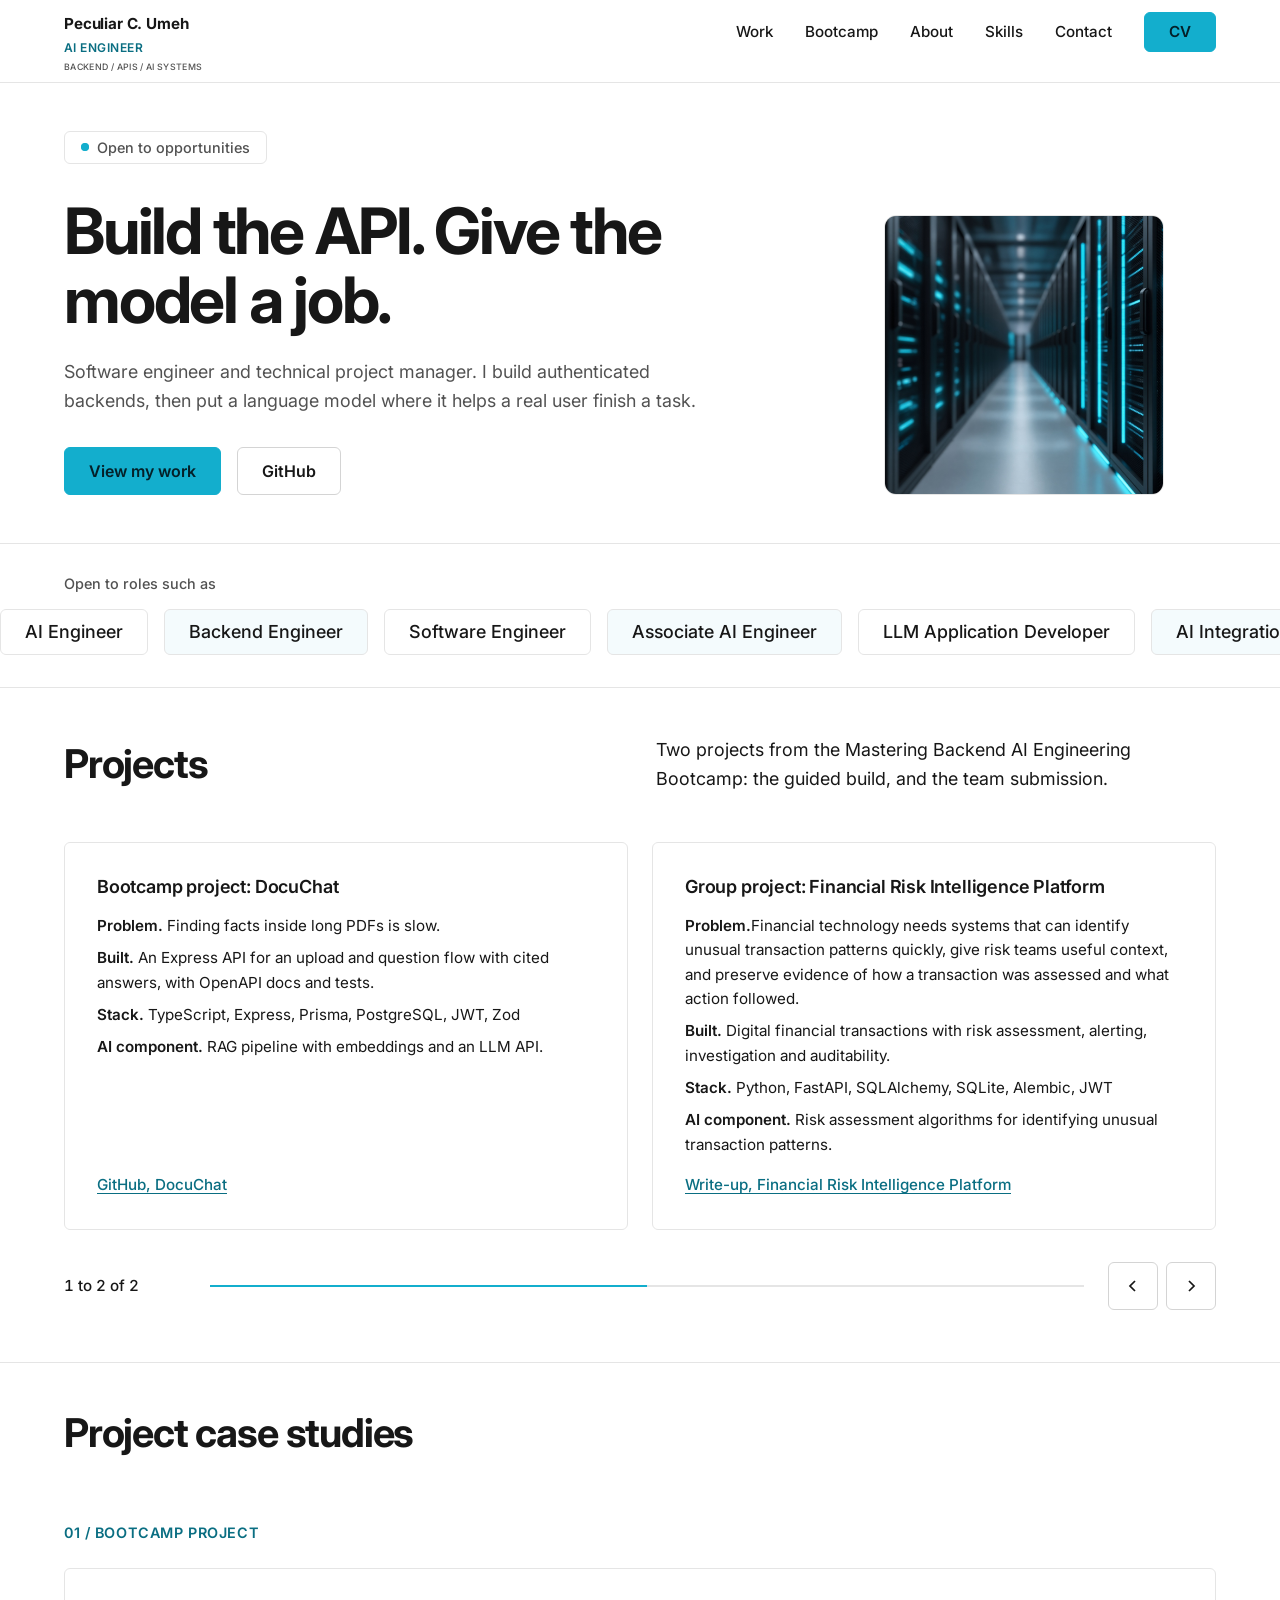
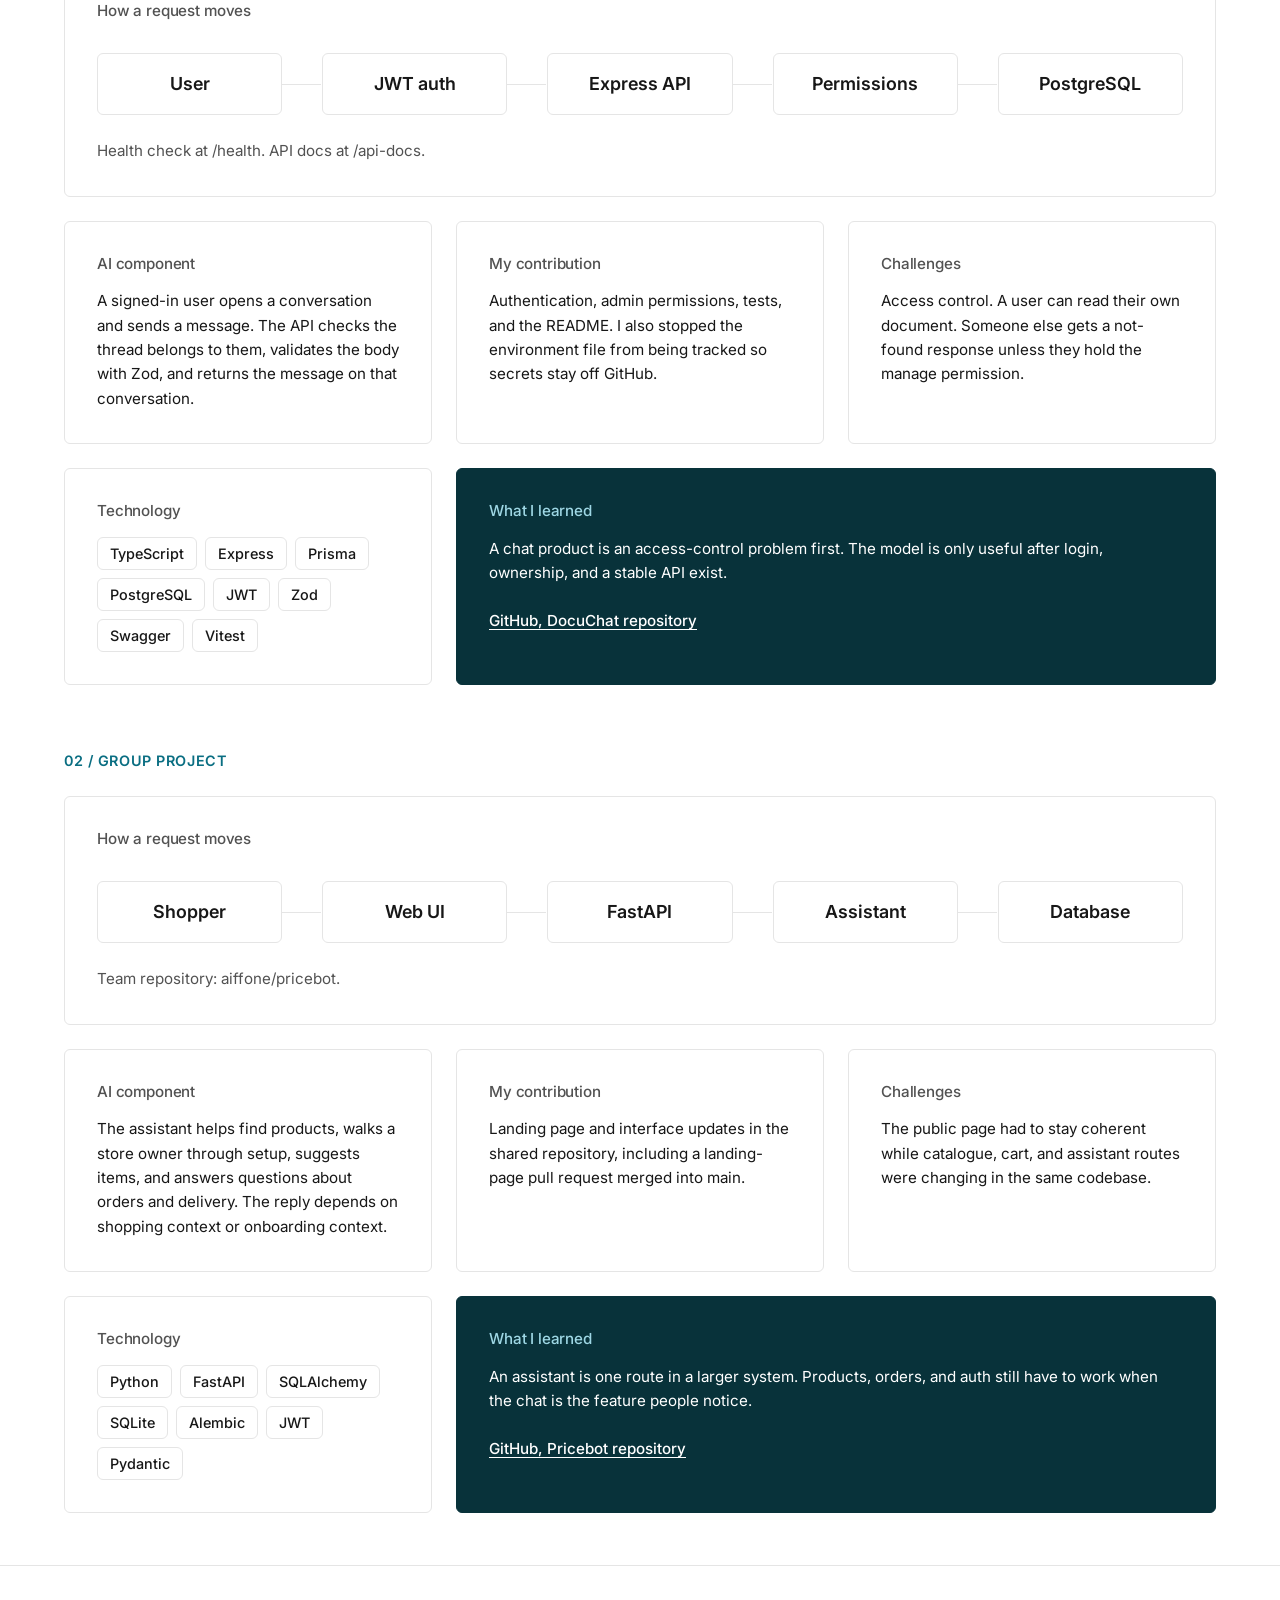
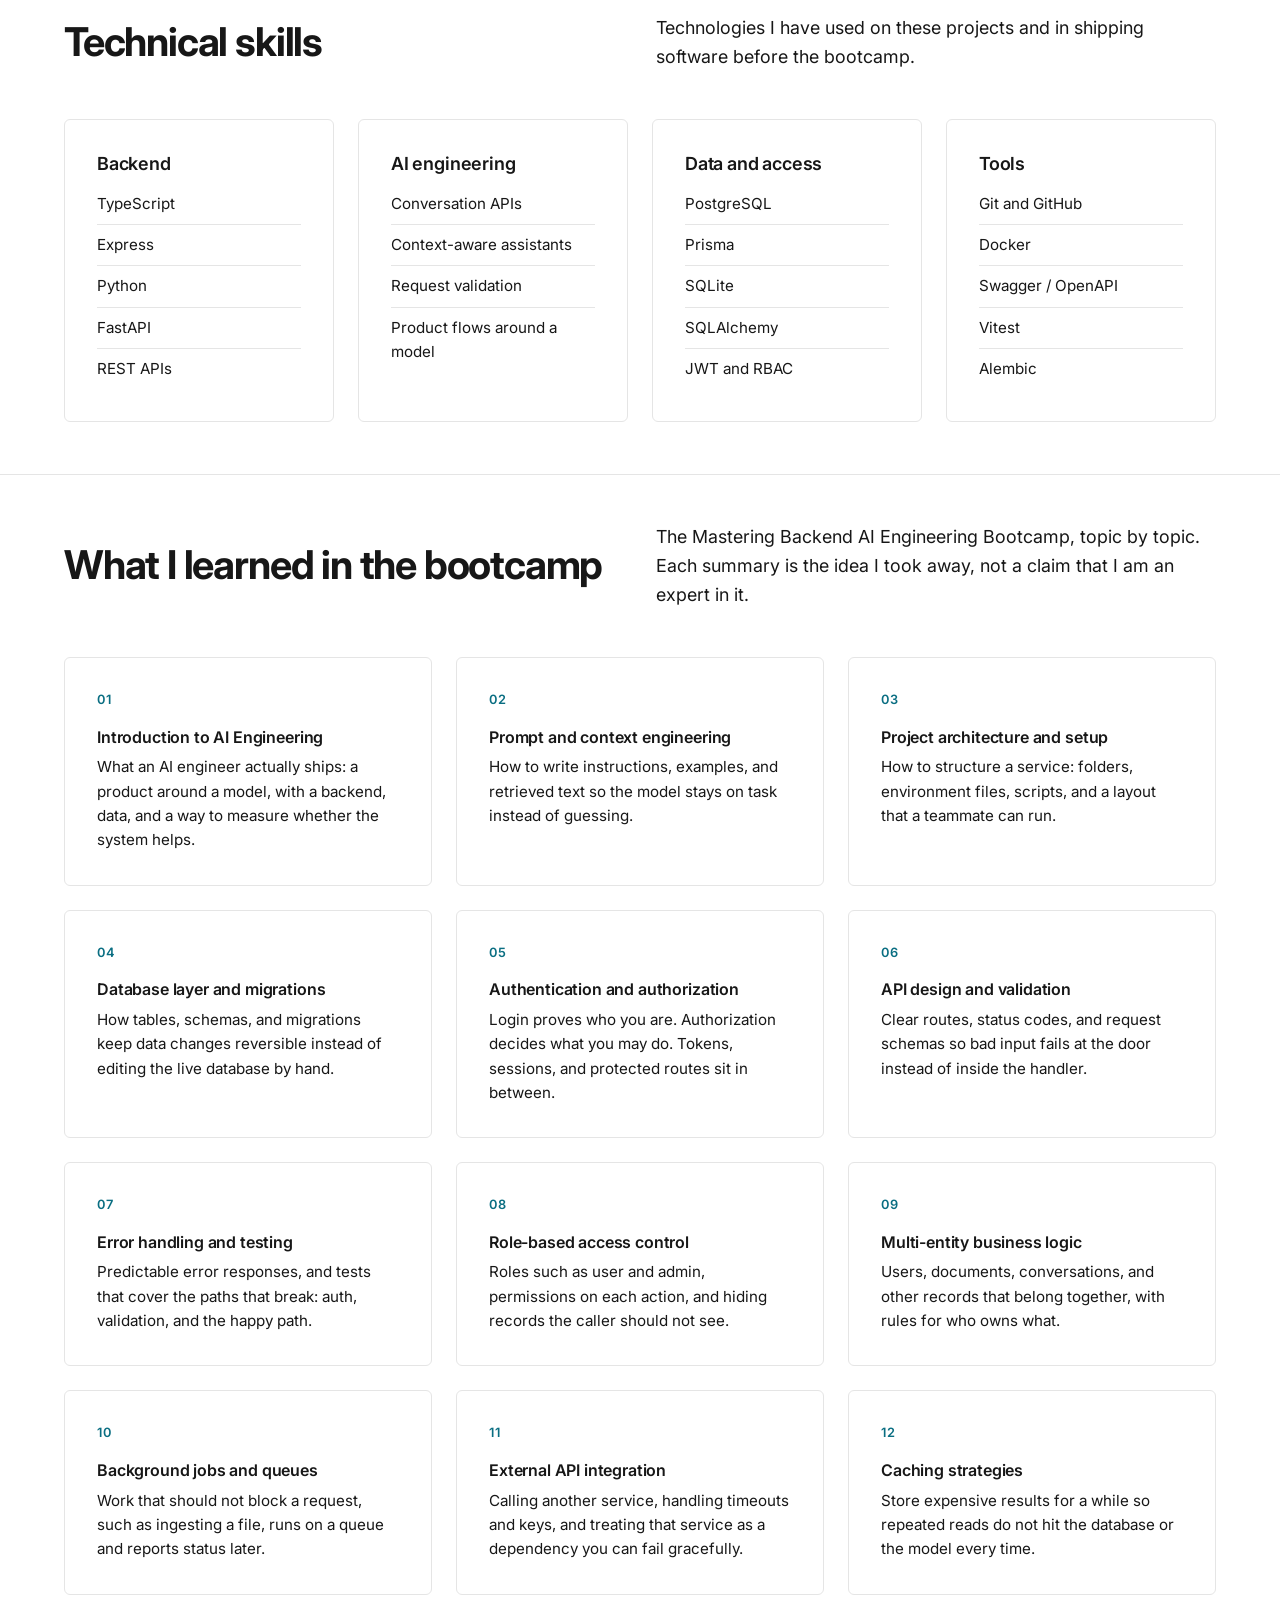
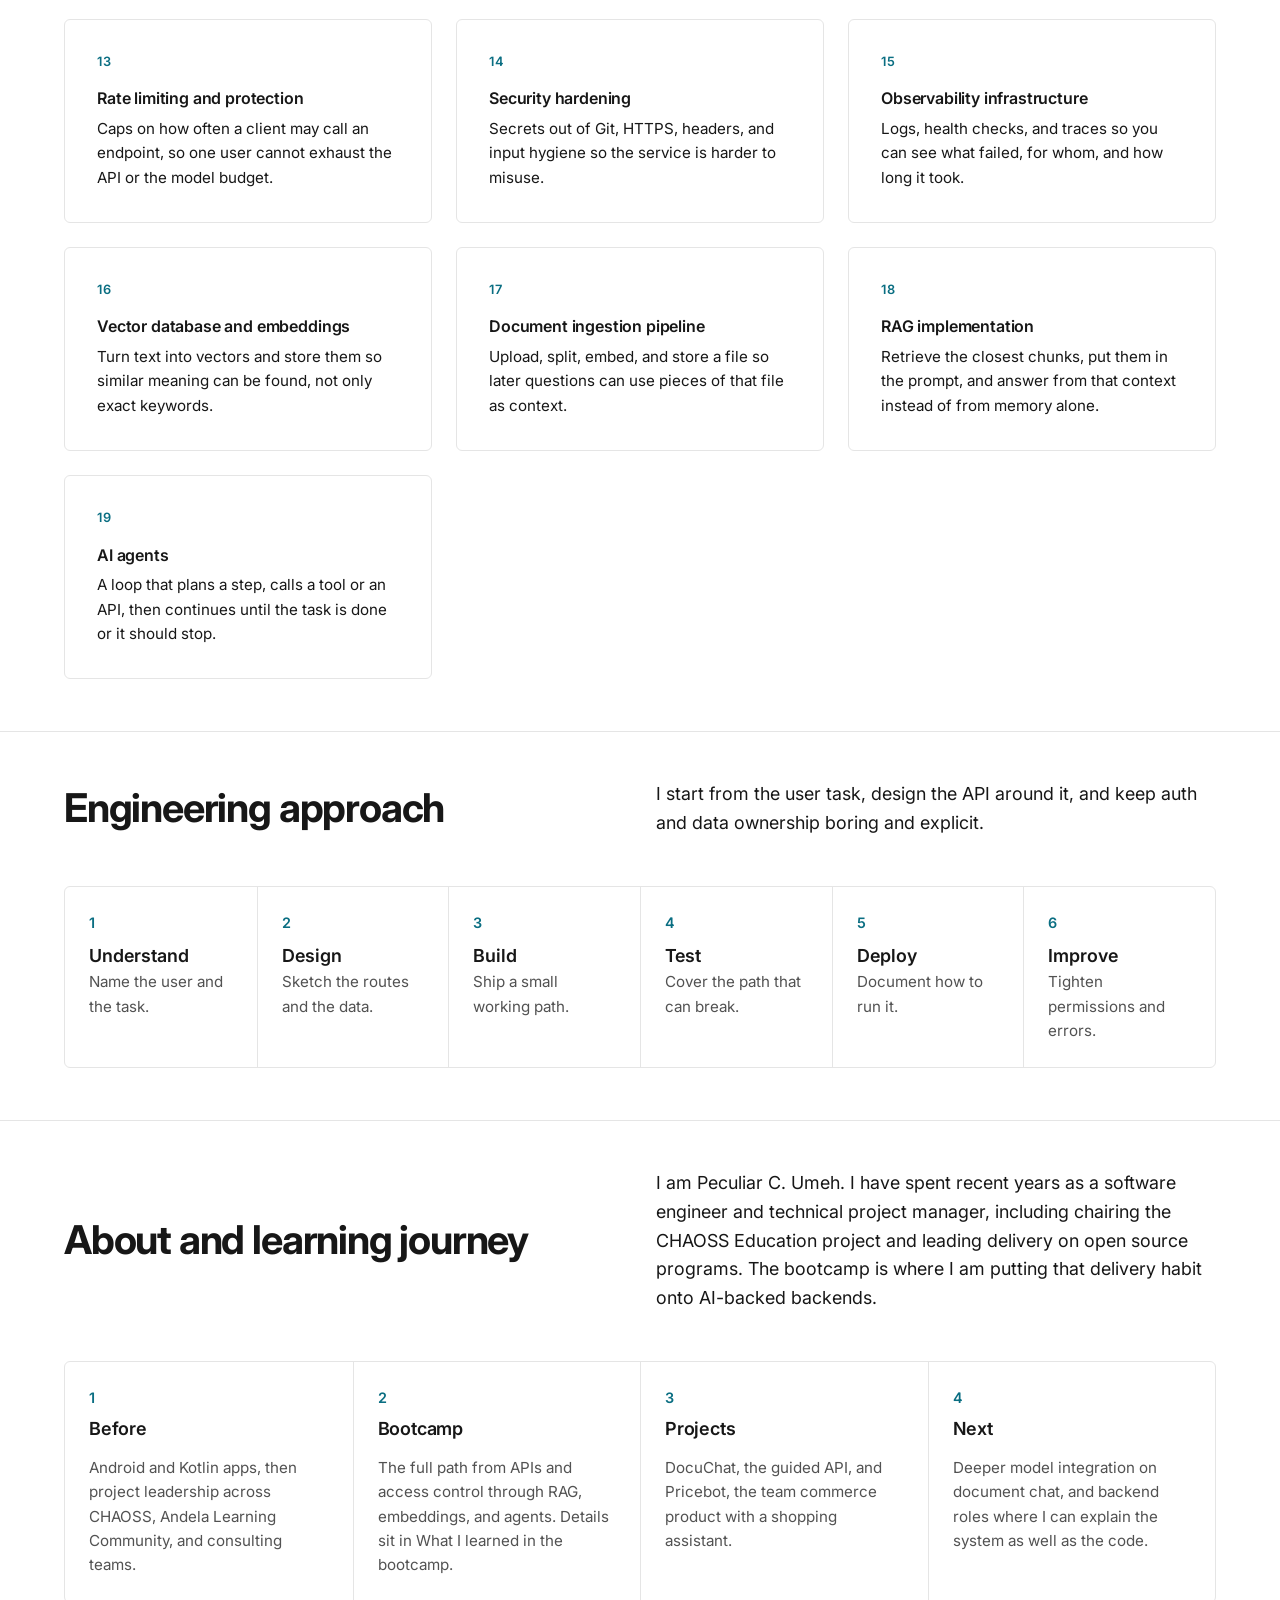
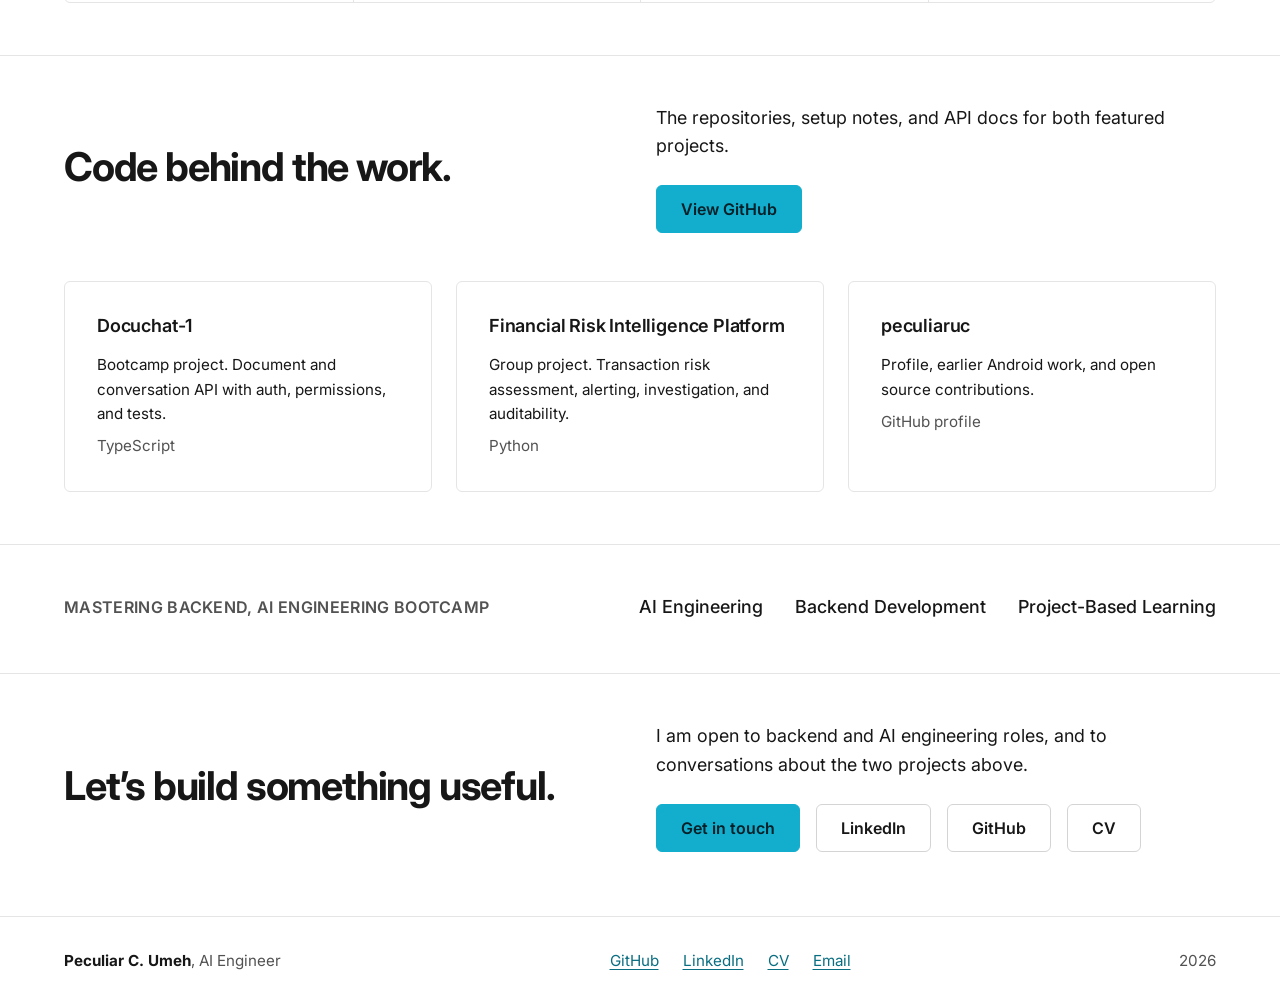
==== commit d0892a12: "fixed error" ====
--- a/index.html
+++ b/index.html
@@ -94,7 +94,7 @@
           <p><strong>Built.</strong> Digital financial transactions with risk assessment, alerting, investigation and auditability.</p>
           <p><strong>Stack.</strong> Python, FastAPI, SQLAlchemy, SQLite, Alembic, JWT</p>
           <p><strong>AI component.</strong> Risk assessment algorithms for identifying unusual transaction patterns.</p>
-          <p class="links"><a href="https://docs.google.com/document/d/1r9DbkZ8oZ-py4OMwsxAxlR_WTl6VayoDq1d4ChIwwW4/edit?tab=t.0">GitHub, Financial Risk Intelligence Platform</a></p>
+          <p class="links"><a href="https://docs.google.com/document/d/1r9DbkZ8oZ-py4OMwsxAxlR_WTl6VayoDq1d4ChIwwW4/edit?tab=t.0">Write-up, Financial Risk Intelligence Platform</a></p>
         </li>
       </ul>
       <div class="carousel__bar">
@@ -246,7 +246,7 @@
     </div>
     <div class="cards">
       <a class="card card--link" href="https://github.com/peculiaruc/Docuchat-1"><h3>Docuchat-1</h3><p>Bootcamp project. Document and conversation API with auth, permissions, and tests.</p><p class="meta">TypeScript</p></a>
-      <a class="card card--link" href="https://github.com/aiffone/pricebot"><h3>pricebot</h3><p>Group project. Commerce platform and shopping assistant. I shipped the landing page and UI updates.</p><p class="meta">Python</p></a>
+      <a class="card card--link" href="https://docs.google.com/document/d/1r9DbkZ8oZ-py4OMwsxAxlR_WTl6VayoDq1d4ChIwwW4/edit?tab=t.0"><h3>Financial Risk Intelligence Platform</h3><p>Group project. Transaction risk assessment, alerting, investigation, and auditability.</p><p class="meta">Python</p></a>
       <a class="card card--link" href="https://github.com/peculiaruc"><h3>peculiaruc</h3><p>Profile, earlier Android work, and open source contributions.</p><p class="meta">GitHub profile</p></a>
     </div>
   </div>
@@ -289,177 +289,7 @@
     <p>2026</p>
   </div>
 </footer>
-<script>
-(function () {
-  'use strict';
-  var $ = function (s) { return document.querySelector(s); };
-  var all = function (s) { return Array.prototype.slice.call(document.querySelectorAll(s)); };
-  var reduced = matchMedia('(prefers-reduced-motion: reduce)').matches;
-  var touch = matchMedia('(hover: none)').matches;
-  var G = [196, 196, 196], D = [19, 174, 205];
-  var dpr = function () { return Math.min(window.devicePixelRatio || 1, 2); };
-
-  function dot(c, x, y, r, g, a) {
-    var k = function (i) { return Math.round(G[i] + (D[i] - G[i]) * g); };
-    c.globalAlpha = a; c.fillStyle = 'rgb(' + k(0) + ',' + k(1) + ',' + k(2) + ')';
-    c.beginPath(); c.arc(x, y, r, 0, 6.2832); c.fill();
-  }
-
-  var toggle = $('.nav__toggle'), menu = $('#menu');
-  function setMenu(o) { menu.classList.toggle('open', o); toggle.setAttribute('aria-expanded', String(o)); }
-  toggle.addEventListener('click', function () { setMenu(!menu.classList.contains('open')); });
-  menu.addEventListener('click', function (e) { if (e.target.tagName === 'A') setMenu(false); });
-  document.addEventListener('keydown', function (e) { if (e.key === 'Escape') setMenu(false); });
-
-  if ('IntersectionObserver' in window && !reduced) {
-    var io = new IntersectionObserver(function (es) {
-      es.forEach(function (en) { if (en.isIntersecting) { en.target.classList.add('in'); io.unobserve(en.target); } });
-    }, { threshold: 0.12 });
-    all('.section .head, .cards .card, .b, .carousel, .steps, .bootcamp').forEach(function (el) {
-      el.classList.add('reveal'); io.observe(el);
-    });
-  }
-
-  function field(canvas, host, textEl, frame) {
-    var f = { ctx: canvas.getContext('2d'), w: 0, h: 0, fade: null, vis: true }, run = false, raf = 0, rt;
-    f.fadeAt = function (x, y) {
-      var a = f.fade; if (!a) return 1;
-      var dx = Math.max(a.l - x, 0, x - a.r), dy = Math.max(a.t - y, 0, y - a.b);
-      return 0.12 + 0.88 * Math.min(Math.sqrt(dx * dx + dy * dy) / 90, 1);
-    };
-    function loop(t) {
-      if (!run) return;
-      if (frame(f, t) === false) { run = false; return; }
-      raf = requestAnimationFrame(loop);
-    }
-    function halt() { run = false; cancelAnimationFrame(raf); }
-    f.wake = function () { if (reduced || run || !f.vis || document.hidden) return; run = true; raf = requestAnimationFrame(loop); };
-    f.size = function () {
-      var d = dpr(), hr = host.getBoundingClientRect(), c = textEl.getBoundingClientRect();
-      f.w = host.clientWidth; f.h = host.clientHeight;
-      canvas.width = f.w * d; canvas.height = f.h * d; f.ctx.setTransform(d, 0, 0, d, 0, 0);
-      f.fade = { l: c.left - hr.left, t: c.top - hr.top, r: c.right - hr.left, b: c.bottom - hr.top };
-      frame(f, performance.now());
-    };
-    new IntersectionObserver(function (e) { f.vis = e[0].isIntersecting; f.vis ? f.wake() : halt(); }).observe(host);
-    document.addEventListener('visibilitychange', function () { document.hidden ? halt() : f.wake(); });
-    window.addEventListener('resize', function () { clearTimeout(rt); rt = setTimeout(f.size, 120); });
-    f.size();
-    return f;
-  }
-
-  var hero = $('.hero'), hp = { x: -9999, y: -9999, tx: -9999, ty: -9999, on: false }, GAP = 28, R = 140;
-  var hf = field($('#dots'), hero, $('.hero__copy'), function (f, t) {
-    var c = f.ctx, s = reduced ? 0 : t * 0.001, cols = Math.ceil(f.w / GAP) + 1, rows = Math.ceil(f.h / GAP) + 1, i, j;
-    c.clearRect(0, 0, f.w, f.h);
-    if (touch && !reduced) { hp.x = f.w * (0.5 + 0.4 * Math.sin(s * 0.35)); hp.y = f.h * (0.5 + 0.3 * Math.sin(s * 0.5 + 1)); }
-    else { hp.x += (hp.tx - hp.x) * 0.12; hp.y += (hp.ty - hp.y) * 0.12; }
-    for (i = 0; i < cols; i++) for (j = 0; j < rows; j++) {
-      var bx = i * GAP, by = j * GAP, x = bx + Math.cos(j * 0.35 + s * 0.7) * 2, y = by + Math.sin(i * 0.35 + s * 0.8) * 3 + Math.cos(j * 0.3 + s * 0.6) * 2;
-      var n = 0, dx = x - hp.x, dy = y - hp.y, d = Math.sqrt(dx * dx + dy * dy);
-      if (!reduced && d < R) { n = 1 - d / R; n = n * n * (3 - 2 * n); x += dx / (d || 1) * n * 14; y += dy / (d || 1) * n * 14; }
-      dot(c, x, y, 1.4 + n * 1.8, n > 0.35 ? (n - 0.35) / 0.65 : 0, f.fadeAt(bx, by));
-    }
-    c.globalAlpha = 1;
-  });
-  hero.addEventListener('pointermove', function (e) {
-    if (e.pointerType === 'touch') return;
-    var r = hero.getBoundingClientRect(); hp.tx = e.clientX - r.left; hp.ty = e.clientY - r.top;
-    if (!hp.on) { hp.x = hp.tx; hp.y = hp.ty; hp.on = true; }
-  });
-  hero.addEventListener('pointerleave', function () { hp.tx = hp.ty = -9999; hp.on = false; });
-
-  var foot = $('.footer'), rip = [], last = { x: -999, y: -999 };
-  var ff = field($('#ripples'), foot, $('.footer__in'), function (f, t) {
-    var c = f.ctx, S = 24, cols = Math.ceil(f.w / S) + 1, rows = Math.ceil(f.h / S) + 1, i, j, q;
-    c.clearRect(0, 0, f.w, f.h);
-    rip = rip.filter(function (r) { return t - r.t < 3200; });
-    for (i = 0; i < cols; i++) for (j = 0; j < rows; j++) {
-      var x = i * S, y = j * S, k = 0, ox = 0, oy = 0;
-      for (q = 0; q < rip.length; q++) {
-        var r = rip[q], age = (t - r.t) / 1000, dx = x - r.x, dy = y - r.y, d = Math.sqrt(dx * dx + dy * dy) || 1, off = d - age * 240;
-        var e = Math.exp(-off * off / 1800) * r.a * Math.max(0, 1 - age / 3);
-        k += e; ox += dx / d * e * 7; oy += dy / d * e * 7;
-      }
-      k = Math.min(k, 1);
-      dot(c, x + ox, y + oy, 1.4 + 2.4 * k, k > 0.3 ? (k - 0.3) / 0.7 : 0, f.fadeAt(x, y));
-    }
-    c.globalAlpha = 1;
-    return rip.length > 0;
-  });
-  function spawn(x, y, a) {
-    if (reduced) return;
-    rip.push({ x: x, y: y, t: performance.now(), a: a }); if (rip.length > 8) rip.shift(); ff.wake();
-  }
-  function local(e) { var r = foot.getBoundingClientRect(); return { x: e.clientX - r.left, y: e.clientY - r.top }; }
-  foot.addEventListener('pointermove', function (e) {
-    if (e.pointerType === 'touch') return;
-    var p = local(e), dx = p.x - last.x, dy = p.y - last.y;
-    if (dx * dx + dy * dy > 4900) { last = p; spawn(p.x, p.y, 0.7); }
-  });
-  foot.addEventListener('pointerdown', function (e) { var p = local(e); spawn(p.x, p.y, 1.1); });
-  if (touch && !reduced) setInterval(function () { if (ff.vis) spawn(Math.random() * ff.w, Math.random() * ff.h, 0.8); }, 2800);
-
-  var prog = $('.progress span'), pend = false;
-  var bridges = all('.bridge').map(function (el) {
-    var cv = el.firstElementChild; return { el: el, cv: cv, c: cv.getContext('2d'), w: 0, h: 0, vis: false };
-  });
-  function bsize(b) {
-    var d = dpr(); b.w = b.el.clientWidth; b.h = b.el.clientHeight;
-    b.cv.width = b.w * d; b.cv.height = b.h * d; b.c.setTransform(d, 0, 0, d, 0, 0);
-  }
-  function bdraw(b) {
-    var r = b.el.getBoundingClientRect(), vh = window.innerHeight, i;
-    var p = Math.min(Math.max((vh - r.top) / (vh + r.height), 0), 1), px = reduced ? -9999 : p * b.w;
-    b.c.clearRect(0, 0, b.w, b.h);
-    for (i = 0; i * 16 < b.w + 16; i++) {
-      var x = i * 16 + 8, dx = x - px, g = Math.exp(-dx * dx / 24200);
-      dot(b.c, x, b.h / 2 - g * 8, 1.2 + 2.6 * g, g > 0.25 ? (g - 0.25) / 0.75 : 0, 1);
-    }
-    b.c.globalAlpha = 1;
-  }
-  function sched() {
-    if (pend) return; pend = true;
-    requestAnimationFrame(function () {
-      pend = false;
-      var max = document.documentElement.scrollHeight - window.innerHeight;
-      prog.style.transform = 'scaleX(' + (max > 0 ? window.scrollY / max : 0) + ')';
-      bridges.forEach(function (b) { if (b.vis) bdraw(b); });
-    });
-  }
-  var bio = new IntersectionObserver(function (es) {
-    es.forEach(function (e) { bridges.forEach(function (b) { if (b.el === e.target) b.vis = e.isIntersecting; }); });
-    sched();
-  }, { rootMargin: '100px' });
-  bridges.forEach(function (b) { bsize(b); bio.observe(b.el); });
-  window.addEventListener('scroll', sched, { passive: true });
-  window.addEventListener('resize', function () { bridges.forEach(bsize); sched(); });
-  sched();
-
-  var tr = $('#track'), prev = $('#prev'), next = $('#next'), cur = $('#cur'), pg = $('#prog'), total = tr.children.length;
-  function step() {
-    var gap = parseFloat(getComputedStyle(tr).columnGap) || 0;
-    return tr.children[0].getBoundingClientRect().width + gap;
-  }
-  function upd() {
-    var s = step(), vis = Math.max(1, Math.round(tr.clientWidth / s));
-    var first = Math.min(Math.round(tr.scrollLeft / s) + 1, total - vis + 1), lastN = first + vis - 1;
-    cur.textContent = vis > 1 ? first + ' to ' + lastN + ' of ' + total : first + ' of ' + total;
-    pg.style.transform = 'scaleX(' + lastN / total + ')';
-    prev.disabled = tr.scrollLeft < 4;
-    next.disabled = tr.scrollLeft > tr.scrollWidth - tr.clientWidth - 4;
-  }
-  function go(dir) { tr.scrollBy({ left: dir * step(), behavior: reduced ? 'auto' : 'smooth' }); }
-  prev.addEventListener('click', function () { go(-1); });
-  next.addEventListener('click', function () { go(1); });
-  tr.addEventListener('keydown', function (e) {
-    if (e.key === 'ArrowRight') { e.preventDefault(); go(1); }
-    if (e.key === 'ArrowLeft') { e.preventDefault(); go(-1); }
-  });
-  tr.addEventListener('scroll', upd, { passive: true });
-  window.addEventListener('resize', upd);
-  upd();
-})();
-</script>
+<script src="assets/script.js" defer></script>
+
 </body>
 </html>
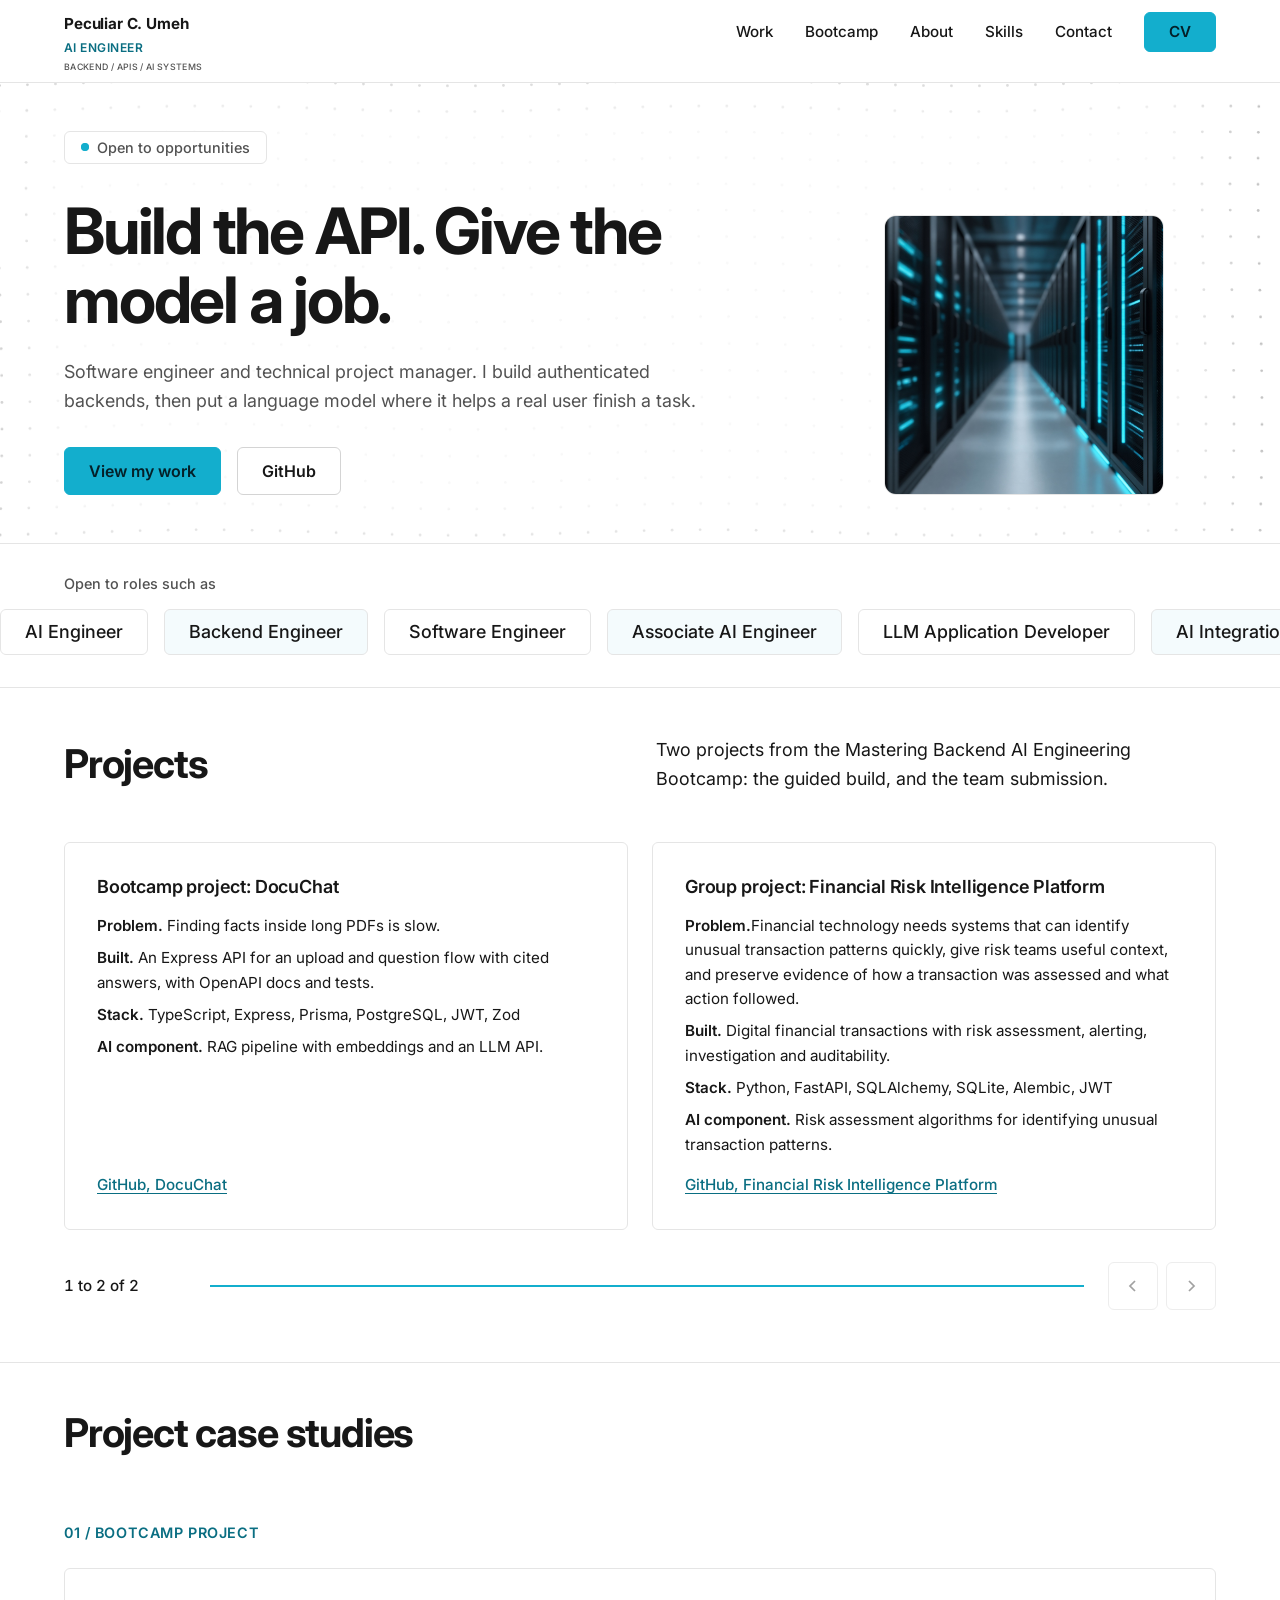
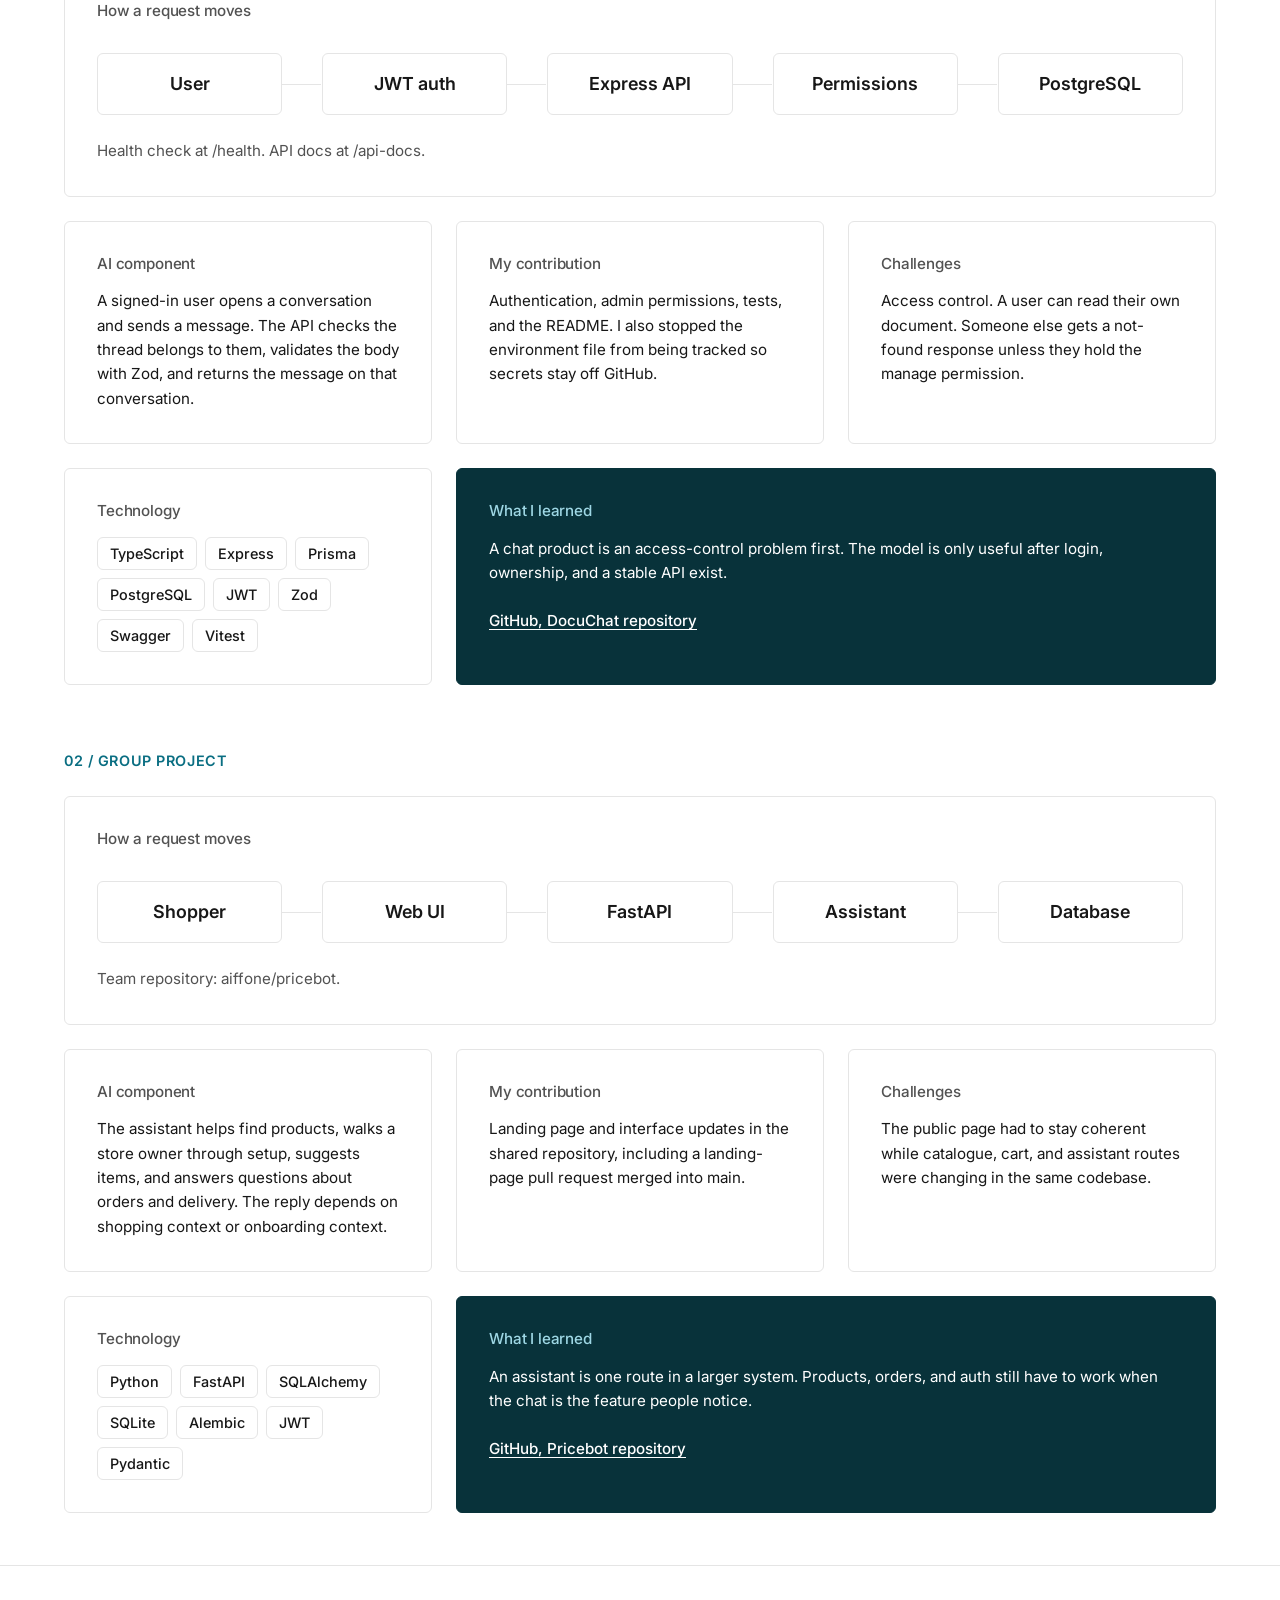
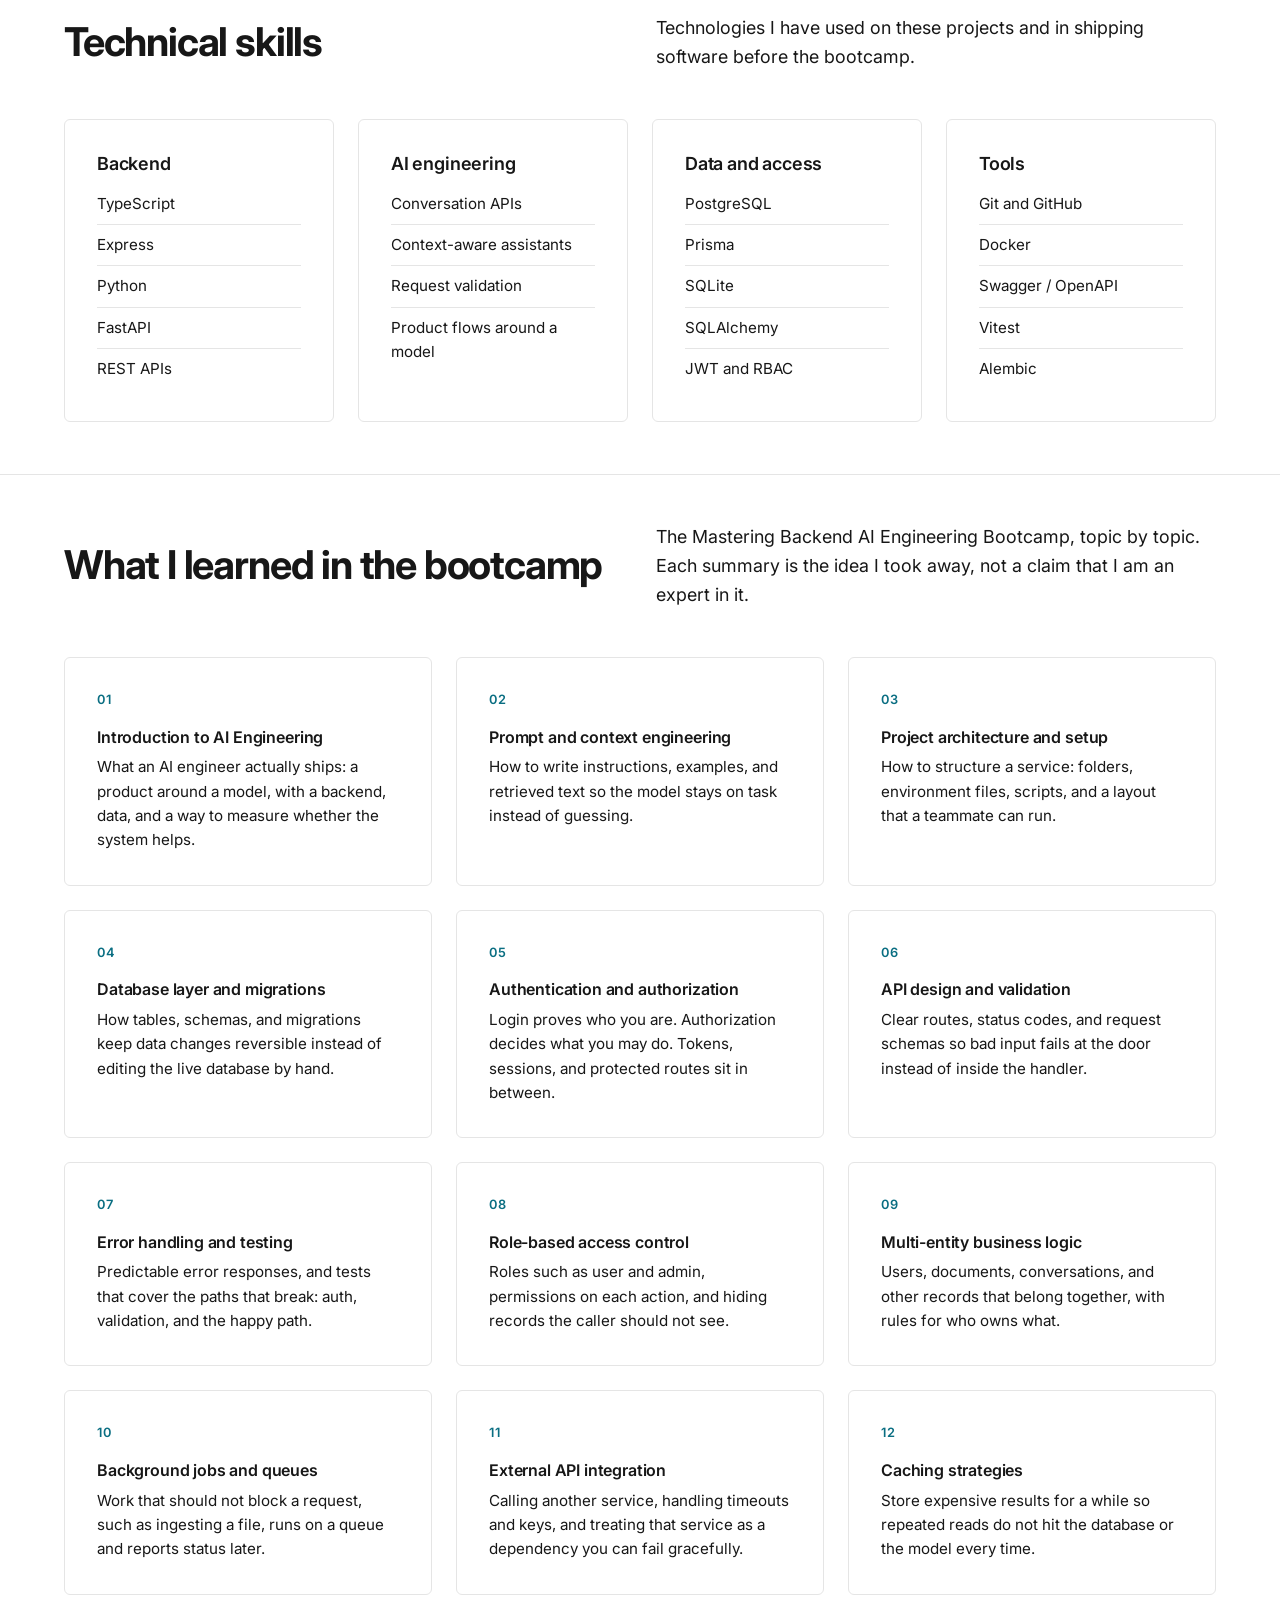
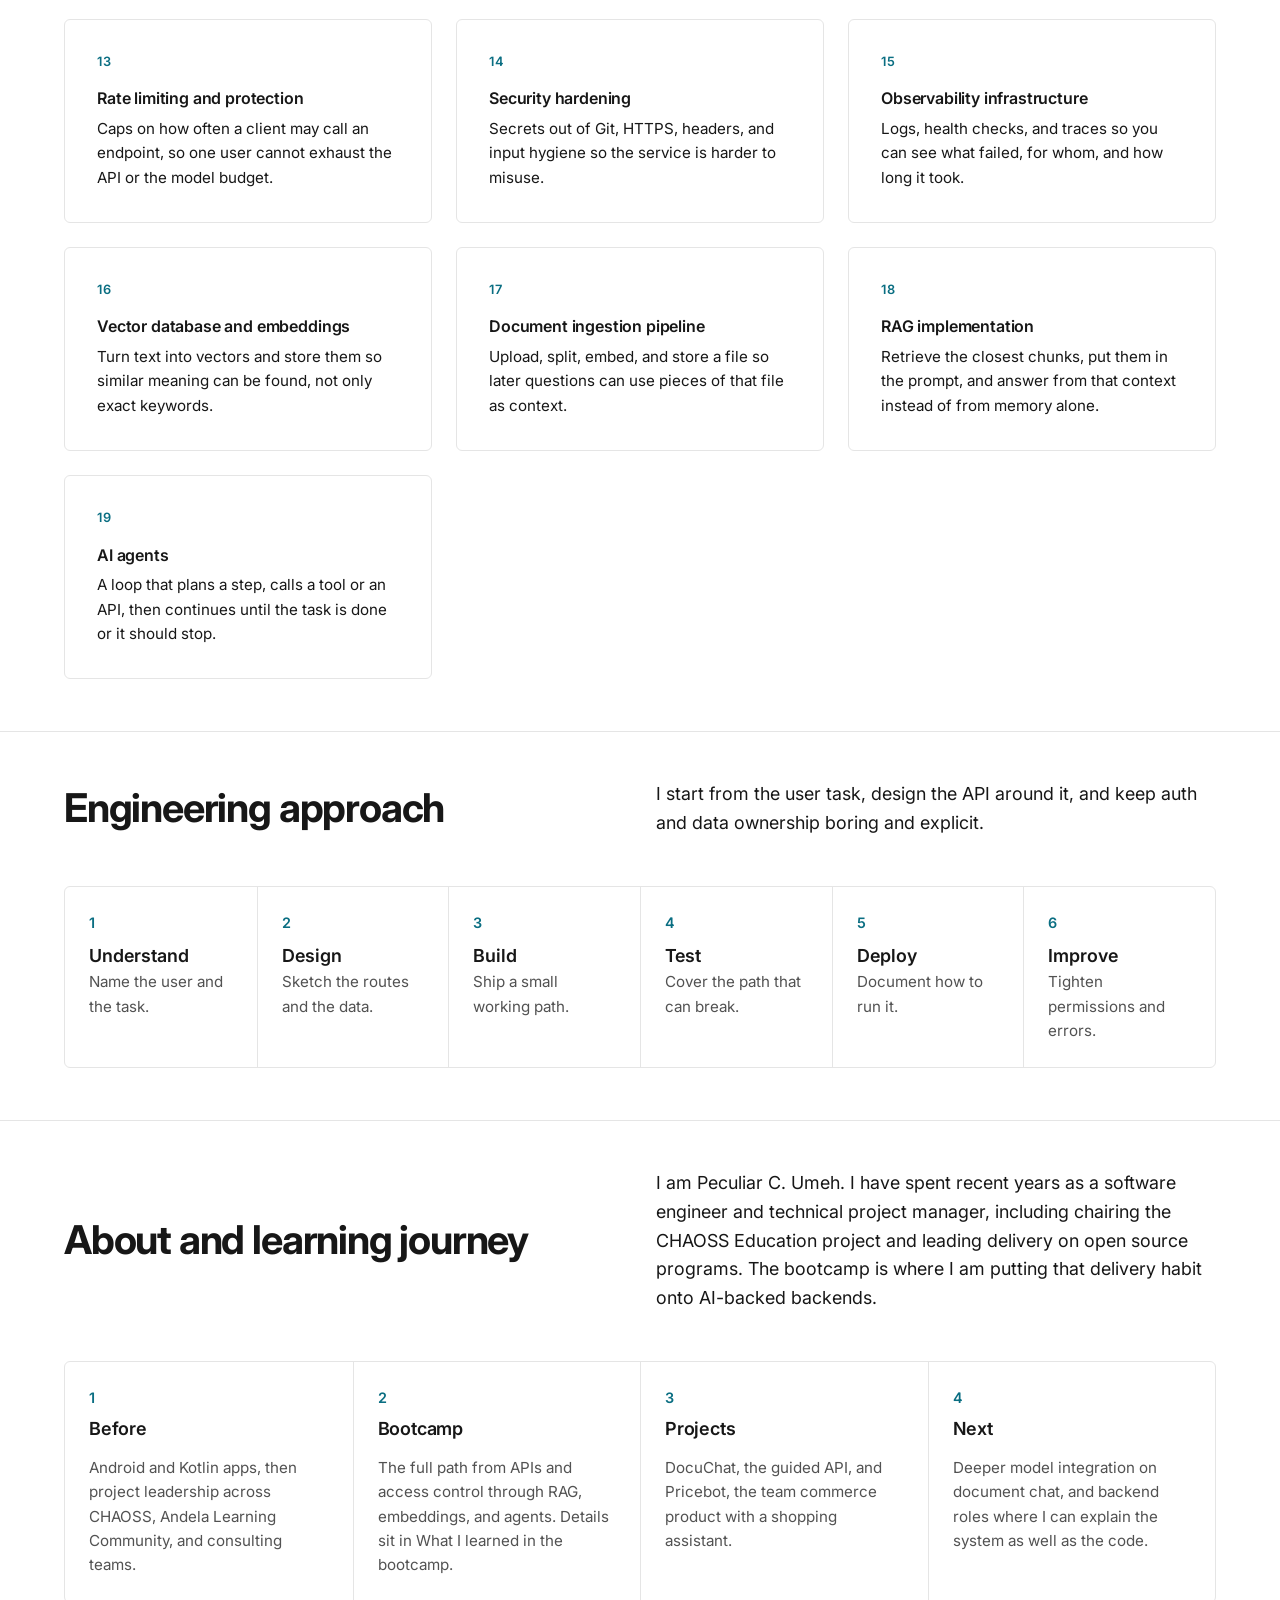
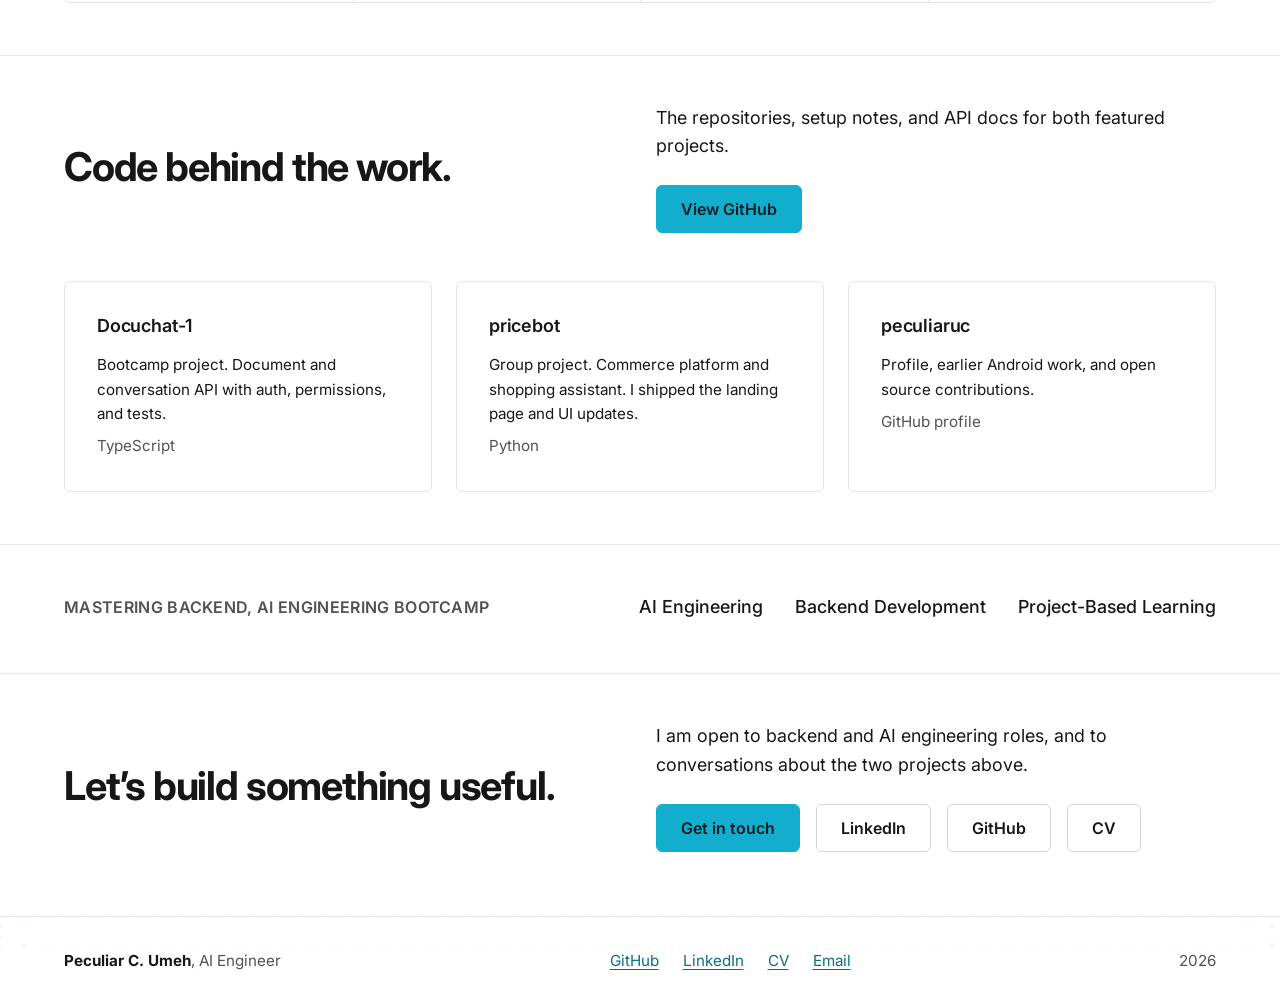
==== commit 16eb24ae: "Revert "fixed error" This reverts commit d0892a129ced8c502c785952a715c57f35b37999." ====
--- a/index.html
+++ b/index.html
@@ -94,7 +94,7 @@
           <p><strong>Built.</strong> Digital financial transactions with risk assessment, alerting, investigation and auditability.</p>
           <p><strong>Stack.</strong> Python, FastAPI, SQLAlchemy, SQLite, Alembic, JWT</p>
           <p><strong>AI component.</strong> Risk assessment algorithms for identifying unusual transaction patterns.</p>
-          <p class="links"><a href="https://docs.google.com/document/d/1r9DbkZ8oZ-py4OMwsxAxlR_WTl6VayoDq1d4ChIwwW4/edit?tab=t.0">Write-up, Financial Risk Intelligence Platform</a></p>
+          <p class="links"><a href="https://docs.google.com/document/d/1r9DbkZ8oZ-py4OMwsxAxlR_WTl6VayoDq1d4ChIwwW4/edit?tab=t.0">GitHub, Financial Risk Intelligence Platform</a></p>
         </li>
       </ul>
       <div class="carousel__bar">
@@ -246,7 +246,7 @@
     </div>
     <div class="cards">
       <a class="card card--link" href="https://github.com/peculiaruc/Docuchat-1"><h3>Docuchat-1</h3><p>Bootcamp project. Document and conversation API with auth, permissions, and tests.</p><p class="meta">TypeScript</p></a>
-      <a class="card card--link" href="https://docs.google.com/document/d/1r9DbkZ8oZ-py4OMwsxAxlR_WTl6VayoDq1d4ChIwwW4/edit?tab=t.0"><h3>Financial Risk Intelligence Platform</h3><p>Group project. Transaction risk assessment, alerting, investigation, and auditability.</p><p class="meta">Python</p></a>
+      <a class="card card--link" href="https://github.com/aiffone/pricebot"><h3>pricebot</h3><p>Group project. Commerce platform and shopping assistant. I shipped the landing page and UI updates.</p><p class="meta">Python</p></a>
       <a class="card card--link" href="https://github.com/peculiaruc"><h3>peculiaruc</h3><p>Profile, earlier Android work, and open source contributions.</p><p class="meta">GitHub profile</p></a>
     </div>
   </div>
@@ -289,7 +289,177 @@
     <p>2026</p>
   </div>
 </footer>
-<script src="assets/script.js" defer></script>
-
+<script>
+(function () {
+  'use strict';
+  var $ = function (s) { return document.querySelector(s); };
+  var all = function (s) { return Array.prototype.slice.call(document.querySelectorAll(s)); };
+  var reduced = matchMedia('(prefers-reduced-motion: reduce)').matches;
+  var touch = matchMedia('(hover: none)').matches;
+  var G = [196, 196, 196], D = [19, 174, 205];
+  var dpr = function () { return Math.min(window.devicePixelRatio || 1, 2); };
+
+  function dot(c, x, y, r, g, a) {
+    var k = function (i) { return Math.round(G[i] + (D[i] - G[i]) * g); };
+    c.globalAlpha = a; c.fillStyle = 'rgb(' + k(0) + ',' + k(1) + ',' + k(2) + ')';
+    c.beginPath(); c.arc(x, y, r, 0, 6.2832); c.fill();
+  }
+
+  var toggle = $('.nav__toggle'), menu = $('#menu');
+  function setMenu(o) { menu.classList.toggle('open', o); toggle.setAttribute('aria-expanded', String(o)); }
+  toggle.addEventListener('click', function () { setMenu(!menu.classList.contains('open')); });
+  menu.addEventListener('click', function (e) { if (e.target.tagName === 'A') setMenu(false); });
+  document.addEventListener('keydown', function (e) { if (e.key === 'Escape') setMenu(false); });
+
+  if ('IntersectionObserver' in window && !reduced) {
+    var io = new IntersectionObserver(function (es) {
+      es.forEach(function (en) { if (en.isIntersecting) { en.target.classList.add('in'); io.unobserve(en.target); } });
+    }, { threshold: 0.12 });
+    all('.section .head, .cards .card, .b, .carousel, .steps, .bootcamp').forEach(function (el) {
+      el.classList.add('reveal'); io.observe(el);
+    });
+  }
+
+  function field(canvas, host, textEl, frame) {
+    var f = { ctx: canvas.getContext('2d'), w: 0, h: 0, fade: null, vis: true }, run = false, raf = 0, rt;
+    f.fadeAt = function (x, y) {
+      var a = f.fade; if (!a) return 1;
+      var dx = Math.max(a.l - x, 0, x - a.r), dy = Math.max(a.t - y, 0, y - a.b);
+      return 0.12 + 0.88 * Math.min(Math.sqrt(dx * dx + dy * dy) / 90, 1);
+    };
+    function loop(t) {
+      if (!run) return;
+      if (frame(f, t) === false) { run = false; return; }
+      raf = requestAnimationFrame(loop);
+    }
+    function halt() { run = false; cancelAnimationFrame(raf); }
+    f.wake = function () { if (reduced || run || !f.vis || document.hidden) return; run = true; raf = requestAnimationFrame(loop); };
+    f.size = function () {
+      var d = dpr(), hr = host.getBoundingClientRect(), c = textEl.getBoundingClientRect();
+      f.w = host.clientWidth; f.h = host.clientHeight;
+      canvas.width = f.w * d; canvas.height = f.h * d; f.ctx.setTransform(d, 0, 0, d, 0, 0);
+      f.fade = { l: c.left - hr.left, t: c.top - hr.top, r: c.right - hr.left, b: c.bottom - hr.top };
+      frame(f, performance.now());
+    };
+    new IntersectionObserver(function (e) { f.vis = e[0].isIntersecting; f.vis ? f.wake() : halt(); }).observe(host);
+    document.addEventListener('visibilitychange', function () { document.hidden ? halt() : f.wake(); });
+    window.addEventListener('resize', function () { clearTimeout(rt); rt = setTimeout(f.size, 120); });
+    f.size();
+    return f;
+  }
+
+  var hero = $('.hero'), hp = { x: -9999, y: -9999, tx: -9999, ty: -9999, on: false }, GAP = 28, R = 140;
+  var hf = field($('#dots'), hero, $('.hero__copy'), function (f, t) {
+    var c = f.ctx, s = reduced ? 0 : t * 0.001, cols = Math.ceil(f.w / GAP) + 1, rows = Math.ceil(f.h / GAP) + 1, i, j;
+    c.clearRect(0, 0, f.w, f.h);
+    if (touch && !reduced) { hp.x = f.w * (0.5 + 0.4 * Math.sin(s * 0.35)); hp.y = f.h * (0.5 + 0.3 * Math.sin(s * 0.5 + 1)); }
+    else { hp.x += (hp.tx - hp.x) * 0.12; hp.y += (hp.ty - hp.y) * 0.12; }
+    for (i = 0; i < cols; i++) for (j = 0; j < rows; j++) {
+      var bx = i * GAP, by = j * GAP, x = bx + Math.cos(j * 0.35 + s * 0.7) * 2, y = by + Math.sin(i * 0.35 + s * 0.8) * 3 + Math.cos(j * 0.3 + s * 0.6) * 2;
+      var n = 0, dx = x - hp.x, dy = y - hp.y, d = Math.sqrt(dx * dx + dy * dy);
+      if (!reduced && d < R) { n = 1 - d / R; n = n * n * (3 - 2 * n); x += dx / (d || 1) * n * 14; y += dy / (d || 1) * n * 14; }
+      dot(c, x, y, 1.4 + n * 1.8, n > 0.35 ? (n - 0.35) / 0.65 : 0, f.fadeAt(bx, by));
+    }
+    c.globalAlpha = 1;
+  });
+  hero.addEventListener('pointermove', function (e) {
+    if (e.pointerType === 'touch') return;
+    var r = hero.getBoundingClientRect(); hp.tx = e.clientX - r.left; hp.ty = e.clientY - r.top;
+    if (!hp.on) { hp.x = hp.tx; hp.y = hp.ty; hp.on = true; }
+  });
+  hero.addEventListener('pointerleave', function () { hp.tx = hp.ty = -9999; hp.on = false; });
+
+  var foot = $('.footer'), rip = [], last = { x: -999, y: -999 };
+  var ff = field($('#ripples'), foot, $('.footer__in'), function (f, t) {
+    var c = f.ctx, S = 24, cols = Math.ceil(f.w / S) + 1, rows = Math.ceil(f.h / S) + 1, i, j, q;
+    c.clearRect(0, 0, f.w, f.h);
+    rip = rip.filter(function (r) { return t - r.t < 3200; });
+    for (i = 0; i < cols; i++) for (j = 0; j < rows; j++) {
+      var x = i * S, y = j * S, k = 0, ox = 0, oy = 0;
+      for (q = 0; q < rip.length; q++) {
+        var r = rip[q], age = (t - r.t) / 1000, dx = x - r.x, dy = y - r.y, d = Math.sqrt(dx * dx + dy * dy) || 1, off = d - age * 240;
+        var e = Math.exp(-off * off / 1800) * r.a * Math.max(0, 1 - age / 3);
+        k += e; ox += dx / d * e * 7; oy += dy / d * e * 7;
+      }
+      k = Math.min(k, 1);
+      dot(c, x + ox, y + oy, 1.4 + 2.4 * k, k > 0.3 ? (k - 0.3) / 0.7 : 0, f.fadeAt(x, y));
+    }
+    c.globalAlpha = 1;
+    return rip.length > 0;
+  });
+  function spawn(x, y, a) {
+    if (reduced) return;
+    rip.push({ x: x, y: y, t: performance.now(), a: a }); if (rip.length > 8) rip.shift(); ff.wake();
+  }
+  function local(e) { var r = foot.getBoundingClientRect(); return { x: e.clientX - r.left, y: e.clientY - r.top }; }
+  foot.addEventListener('pointermove', function (e) {
+    if (e.pointerType === 'touch') return;
+    var p = local(e), dx = p.x - last.x, dy = p.y - last.y;
+    if (dx * dx + dy * dy > 4900) { last = p; spawn(p.x, p.y, 0.7); }
+  });
+  foot.addEventListener('pointerdown', function (e) { var p = local(e); spawn(p.x, p.y, 1.1); });
+  if (touch && !reduced) setInterval(function () { if (ff.vis) spawn(Math.random() * ff.w, Math.random() * ff.h, 0.8); }, 2800);
+
+  var prog = $('.progress span'), pend = false;
+  var bridges = all('.bridge').map(function (el) {
+    var cv = el.firstElementChild; return { el: el, cv: cv, c: cv.getContext('2d'), w: 0, h: 0, vis: false };
+  });
+  function bsize(b) {
+    var d = dpr(); b.w = b.el.clientWidth; b.h = b.el.clientHeight;
+    b.cv.width = b.w * d; b.cv.height = b.h * d; b.c.setTransform(d, 0, 0, d, 0, 0);
+  }
+  function bdraw(b) {
+    var r = b.el.getBoundingClientRect(), vh = window.innerHeight, i;
+    var p = Math.min(Math.max((vh - r.top) / (vh + r.height), 0), 1), px = reduced ? -9999 : p * b.w;
+    b.c.clearRect(0, 0, b.w, b.h);
+    for (i = 0; i * 16 < b.w + 16; i++) {
+      var x = i * 16 + 8, dx = x - px, g = Math.exp(-dx * dx / 24200);
+      dot(b.c, x, b.h / 2 - g * 8, 1.2 + 2.6 * g, g > 0.25 ? (g - 0.25) / 0.75 : 0, 1);
+    }
+    b.c.globalAlpha = 1;
+  }
+  function sched() {
+    if (pend) return; pend = true;
+    requestAnimationFrame(function () {
+      pend = false;
+      var max = document.documentElement.scrollHeight - window.innerHeight;
+      prog.style.transform = 'scaleX(' + (max > 0 ? window.scrollY / max : 0) + ')';
+      bridges.forEach(function (b) { if (b.vis) bdraw(b); });
+    });
+  }
+  var bio = new IntersectionObserver(function (es) {
+    es.forEach(function (e) { bridges.forEach(function (b) { if (b.el === e.target) b.vis = e.isIntersecting; }); });
+    sched();
+  }, { rootMargin: '100px' });
+  bridges.forEach(function (b) { bsize(b); bio.observe(b.el); });
+  window.addEventListener('scroll', sched, { passive: true });
+  window.addEventListener('resize', function () { bridges.forEach(bsize); sched(); });
+  sched();
+
+  var tr = $('#track'), prev = $('#prev'), next = $('#next'), cur = $('#cur'), pg = $('#prog'), total = tr.children.length;
+  function step() {
+    var gap = parseFloat(getComputedStyle(tr).columnGap) || 0;
+    return tr.children[0].getBoundingClientRect().width + gap;
+  }
+  function upd() {
+    var s = step(), vis = Math.max(1, Math.round(tr.clientWidth / s));
+    var first = Math.min(Math.round(tr.scrollLeft / s) + 1, total - vis + 1), lastN = first + vis - 1;
+    cur.textContent = vis > 1 ? first + ' to ' + lastN + ' of ' + total : first + ' of ' + total;
+    pg.style.transform = 'scaleX(' + lastN / total + ')';
+    prev.disabled = tr.scrollLeft < 4;
+    next.disabled = tr.scrollLeft > tr.scrollWidth - tr.clientWidth - 4;
+  }
+  function go(dir) { tr.scrollBy({ left: dir * step(), behavior: reduced ? 'auto' : 'smooth' }); }
+  prev.addEventListener('click', function () { go(-1); });
+  next.addEventListener('click', function () { go(1); });
+  tr.addEventListener('keydown', function (e) {
+    if (e.key === 'ArrowRight') { e.preventDefault(); go(1); }
+    if (e.key === 'ArrowLeft') { e.preventDefault(); go(-1); }
+  });
+  tr.addEventListener('scroll', upd, { passive: true });
+  window.addEventListener('resize', upd);
+  upd();
+})();
+</script>
 </body>
 </html>
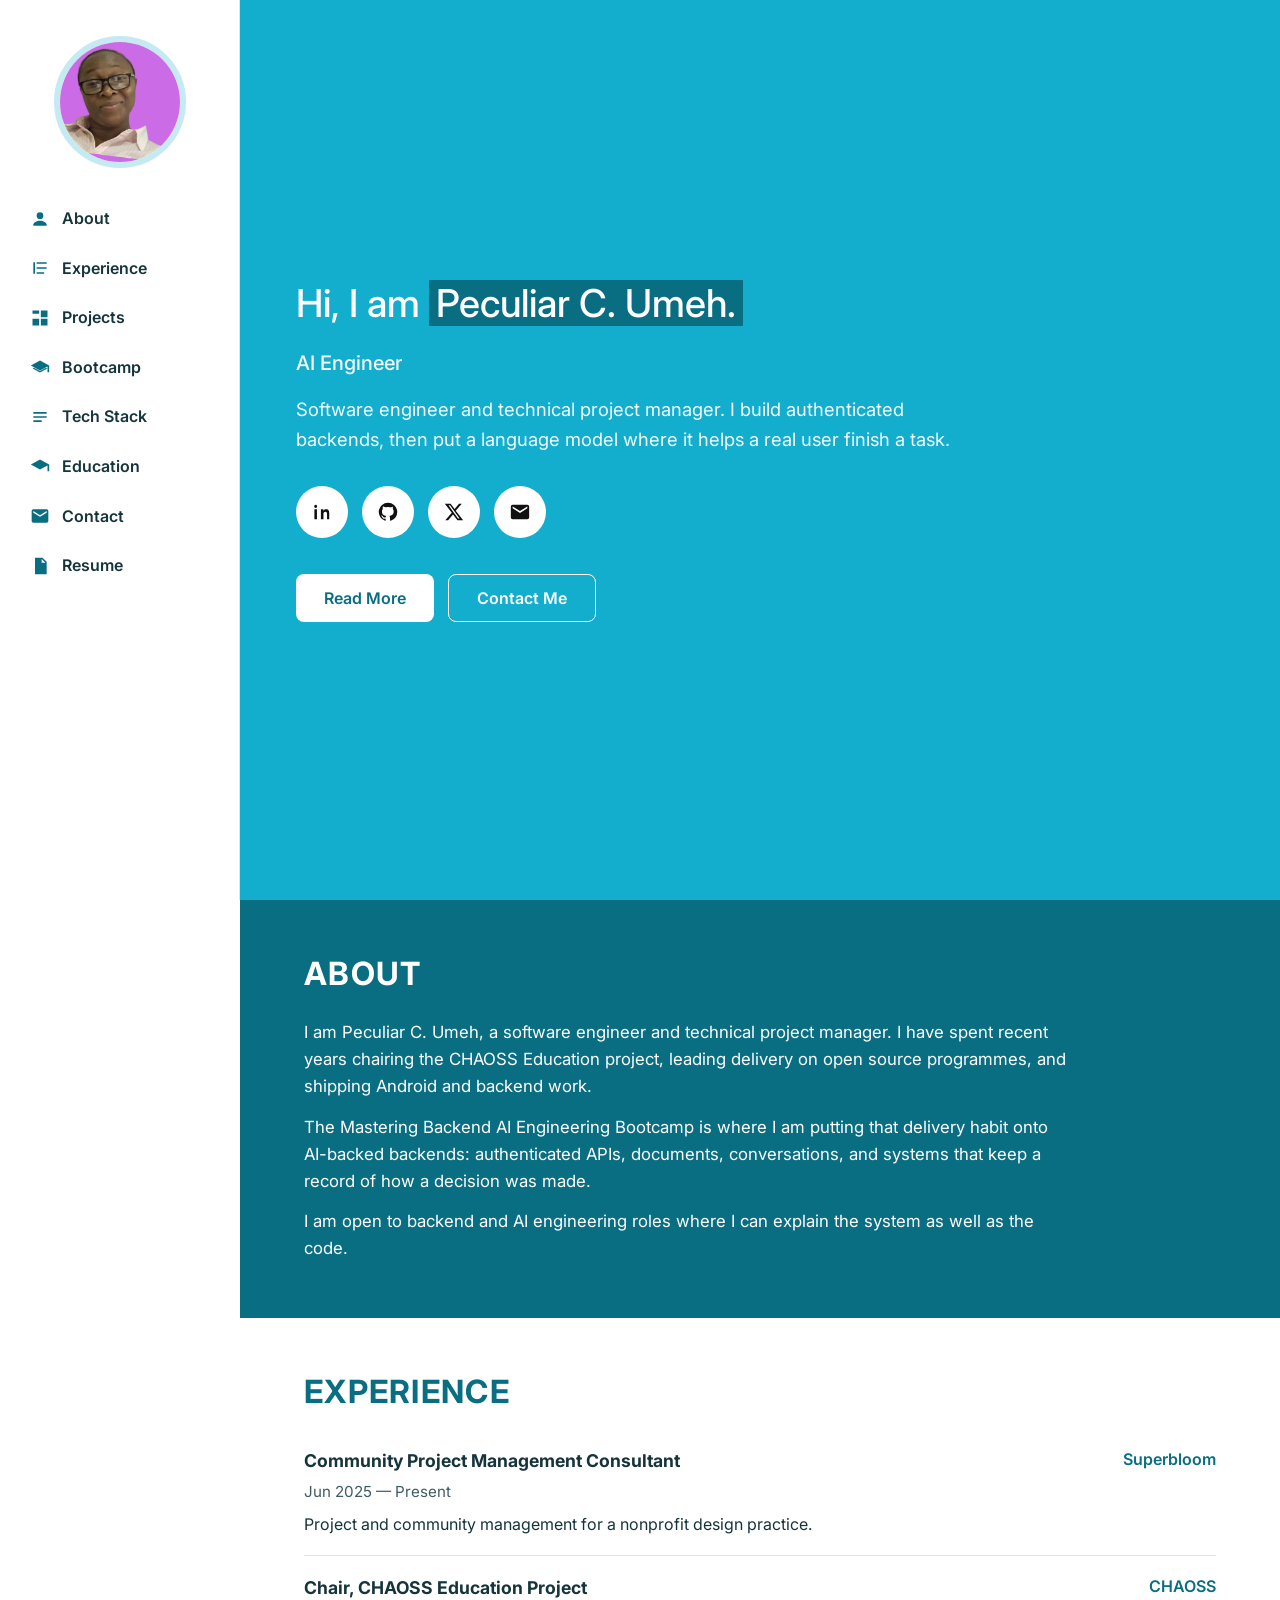
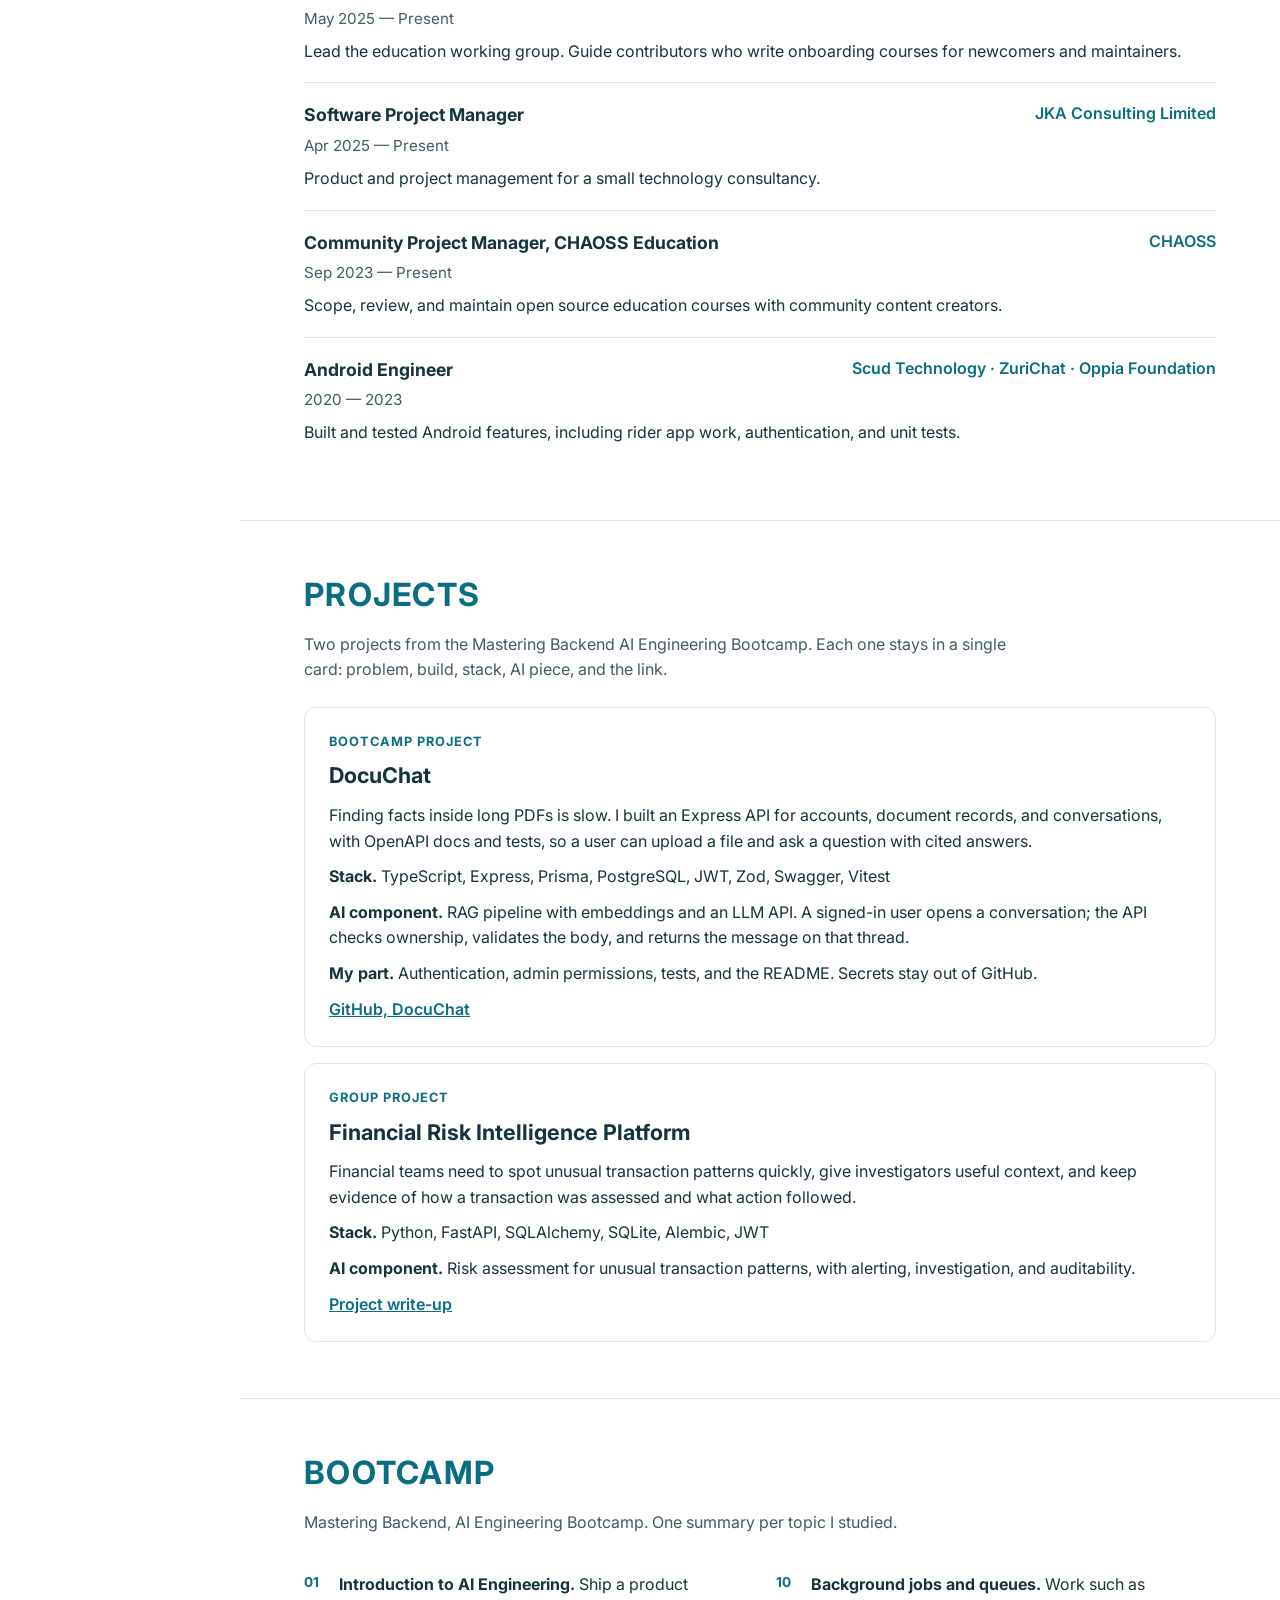
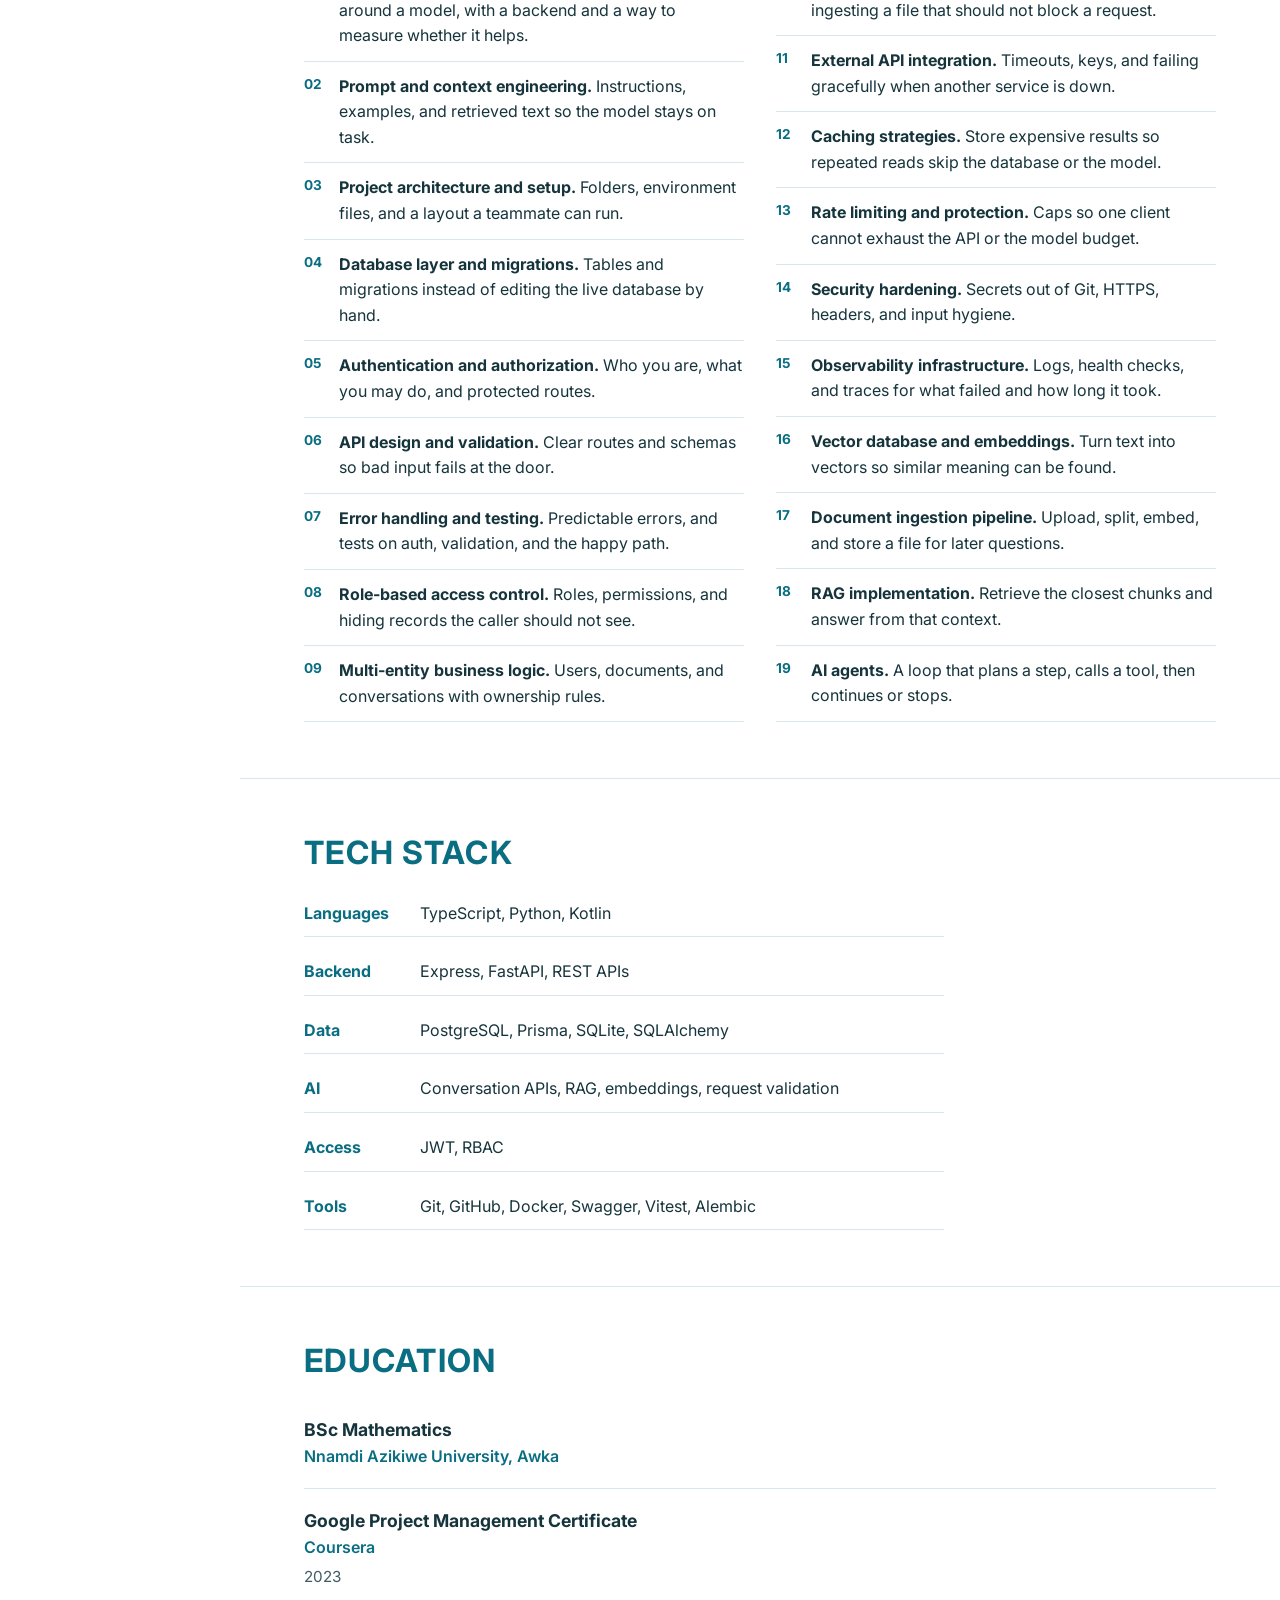
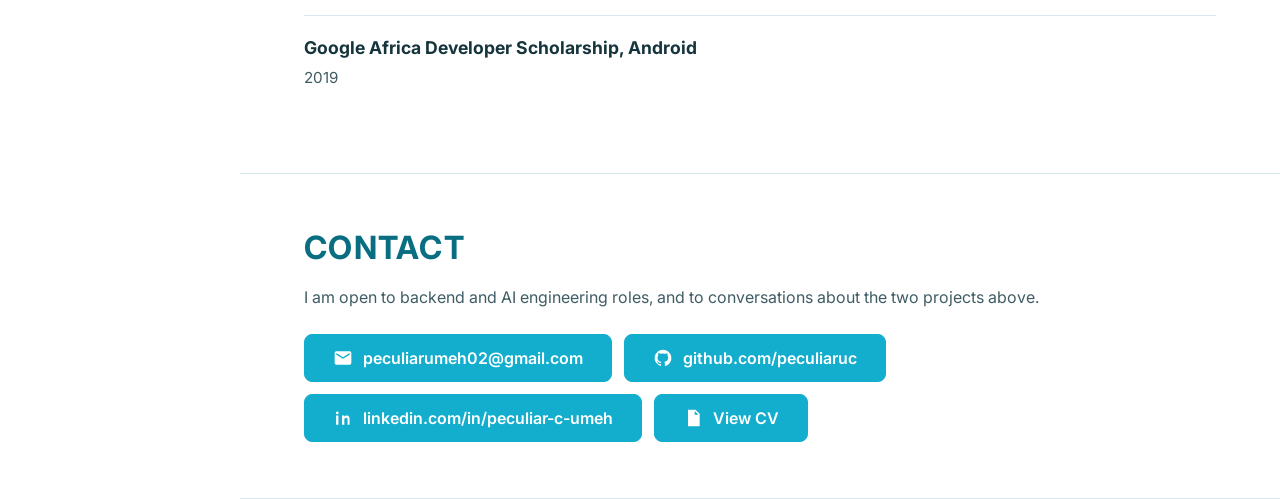
==== commit 6a7b84b0: "fixed error" ====
--- a/index.html
+++ b/index.html
@@ -2,464 +2,246 @@
 <html lang="en">
 <head>
 <meta charset="utf-8">
-<meta name="viewport" content="width=device-width, initial-scale=1, viewport-fit=cover">
-<title>Peculiar C. Umeh | AI Engineer</title>
-<meta name="description" content="Portfolio of Peculiar C. Umeh, a software engineer building backend APIs and AI-backed products. Bootcamp project: DocuChat. Group project: Financial Risk Intelligence Platform.">
+<meta name="viewport" content="width=device-width, initial-scale=1">
+<title>Peculiar C. Umeh | Software developer| Technical Project Manager| AI Engineer</title>
+<meta name="description" content="Portfolio of Peculiar C. Umeh. Bootcamp project: DocuChat. Group project: Financial Risk Intelligence Platform.">
 <link rel="preconnect" href="https://fonts.googleapis.com">
 <link rel="preconnect" href="https://fonts.gstatic.com" crossorigin>
 <link href="https://fonts.googleapis.com/css2?family=Inter:wght@400;500;600;700&display=swap" rel="stylesheet">
-<link rel="stylesheet" href="assets/styles.css">
+<meta http-equiv="Cache-Control" content="no-cache, no-store, must-revalidate">
+<meta http-equiv="Pragma" content="no-cache">
+<link rel="stylesheet" href="assets/styles.css?v=4">
+<style>
+  a.btn.btn-contact { background:#13AECD; border:1px solid #13AECD; color:#fff; gap:10px; }
+  a.btn.btn-contact:hover { background:#0A6E82; border-color:#0A6E82; color:#fff; }
+  a.btn.btn-contact svg { width:20px; height:20px; flex:none; fill:currentColor; color:#fff; }
+  .contact-actions { display:flex; flex-wrap:wrap; gap:12px; margin-top:8px; }
+</style>
 </head>
-<body>
+<body class="site">
 <a class="skip" href="#main">Skip to content</a>
-<div class="progress" aria-hidden="true"><span></span></div>
-
-<header class="nav">
-  <div class="container nav__in">
-
-    <!-- Left: brand information -->
-    <div class="nav__brand-group">
-      <a class="nav__brand" href="#top">Peculiar C. Umeh</a>
-      <p class="hero__role">AI ENGINEER</p>
-      <p class="hero__tags">BACKEND / APIS / AI SYSTEMS</p>
-    </div>
-
-    <button
-      class="nav__toggle"
-      aria-expanded="false"
-      aria-controls="menu"
-    >
-      Menu
-    </button>
-
-    <!-- Right: navigation links -->
-    <nav id="menu" class="nav__links" aria-label="Primary">
-      <a href="#work">Work</a>
-      <a href="#curriculum">Bootcamp</a>
-      <a href="#about">About</a>
-      <a href="#skills">Skills</a>
-      <a href="#contact">Contact</a>
-      <a class="btn btn--primary" href="resume.html">CV</a>
-    </nav>
-  </div>
-</header>
+<button class="menu-btn" type="button" aria-expanded="false" aria-controls="sidebar">Menu</button>
+
+<aside class="sidebar" id="sidebar">
+  <a class="avatar" href="#top">
+    <img src="assets/avatar.png" width="140" height="140" alt="Peculiar C. Umeh">
+  </a>
+  <nav class="side-nav" aria-label="Primary">
+    <a href="#about">
+      <svg viewBox="0 0 24 24" aria-hidden="true"><path fill="currentColor" d="M12 12a4 4 0 1 0-4-4 4 4 0 0 0 4 4Zm0 2c-4 0-8 2-8 5v1h16v-1c0-3-4-5-8-5Z"/></svg>
+      About
+    </a>
+    <a href="#experience">
+      <svg viewBox="0 0 24 24" aria-hidden="true"><path fill="currentColor" d="M4 19V5h2v14H4Zm4-8h12v2H8v-2Zm0 6h9v2H8v-2Zm0-12h12v2H8V5Z"/></svg>
+      Experience
+    </a>
+    <a href="#projects">
+      <svg viewBox="0 0 24 24" aria-hidden="true"><path fill="currentColor" d="M3 7h8V3H3v4Zm10 14h8v-8h-8v8ZM3 21h8v-8H3v8Zm10-10h8V3h-8v8Z"/></svg>
+      Projects
+    </a>
+    <a href="#bootcamp">
+      <svg viewBox="0 0 24 24" aria-hidden="true"><path fill="currentColor" d="M12 3 1 9l11 6 9-4.91V17h2V9L12 3Zm0 12.54L4.74 11.7 3.27 12.5 12 17.46l8.73-4.96-1.47-.8L12 15.54Z"/></svg>
+      Bootcamp
+    </a>
+    <a href="#stack">
+      <svg viewBox="0 0 24 24" aria-hidden="true"><path fill="currentColor" d="M4 6h16v2H4V6Zm0 5h16v2H4v-2Zm0 5h10v2H4v-2Z"/></svg>
+      Tech Stack
+    </a>
+    <a href="#education">
+      <svg viewBox="0 0 24 24" aria-hidden="true"><path fill="currentColor" d="M12 3 1 9l11 6 9-4.91V17h2V9L12 3Z"/></svg>
+      Education
+    </a>
+    <a href="#contact">
+      <svg viewBox="0 0 24 24" aria-hidden="true"><path fill="currentColor" d="M20 4H4a2 2 0 0 0-2 2v12a2 2 0 0 0 2 2h16a2 2 0 0 0 2-2V6a2 2 0 0 0-2-2Zm0 4-8 5L4 8V6l8 5 8-5v2Z"/></svg>
+      Contact
+    </a>
+    <a href="resume.html">
+      <svg viewBox="0 0 24 24" aria-hidden="true"><path fill="currentColor" d="M6 2h9l5 5v15H6V2Zm8 1.5V8h4.5L14 3.5ZM8 12h8v2H8v-2Zm0 4h8v2H8v-2Z"/></svg>
+      Resume
+    </a>
+  </nav>
+</aside>
 
 <main id="main">
-<section class="hero" id="top" aria-labelledby="hero-title">
-  <canvas id="dots" aria-hidden="true"></canvas>
-  <div class="container hero__in">
-    <div class="hero__copy">
-      <div>
-        <a class="status" href="#contact"><span class="status__dot" aria-hidden="true"></span>Open to opportunities<span class="status__go">Say hello</span></a>
-        <h1 id="hero-title">Build the API. Give the model a job.</h1>
-        <p class="lead">Software engineer and technical project manager. I build authenticated backends, then put a language model where it helps a real user finish a task.</p>
-        <div class="actions">
-          <a class="btn btn--primary" href="#work">View my work</a>
-          <a class="btn btn--secondary" href="https://github.com/peculiaruc">GitHub</a>
-        </div>
-      </div>
-      <img class="portrait" src="assets/hero.jpg" width="280" height="280" alt="Server racks lit with cyan lights">
-    </div>
-  </div>
-</section>
-
-<section class="roles" aria-labelledby="roles-title">
-  <div class="container"><h2 class="roles__label" id="roles-title">Open to roles such as</h2></div>
-  <div class="marquee"><div class="marquee__track"><ul><li>AI Engineer</li><li>Backend Engineer</li><li>Software Engineer</li><li>Associate AI Engineer</li>
-  <li>LLM Application Developer</li><li>AI Integration Engineer</li><li>API Developer</li><li>RAG Developer</li><li>Applied AI Engineer</li>
-  </ul></div></div>
-</section>
-
-<section class="section" id="work" aria-labelledby="work-title">
-  <div class="container">
-    <div class="head">
-      <h2 id="work-title">Projects</h2>
-      <div>
-        <p>Two projects from the Mastering Backend AI Engineering Bootcamp: the guided build, and the team submission.</p>
-      </div>
-    </div>
-    <div class="carousel" role="region" aria-roledescription="carousel" aria-label="Selected projects">
-      <ul class="carousel__track" id="track" tabindex="0" aria-label="Projects, use arrow keys to scroll">
-        <li class="card slide" role="group" aria-roledescription="slide" aria-label="1 of 2">
-          <h3>Bootcamp project: DocuChat</h3>
-          <p><strong>Problem.</strong> Finding facts inside long PDFs is slow.</p>
-          <p><strong>Built.</strong> An Express API for an upload and question flow with cited answers, with OpenAPI docs and tests.</p>
-          <p><strong>Stack.</strong> TypeScript, Express, Prisma, PostgreSQL, JWT, Zod</p>
-          <p><strong>AI component.</strong> RAG pipeline with embeddings and an LLM API.</p>
-          <p class="links"><a href="https://github.com/peculiaruc/Docuchat-1">GitHub, DocuChat</a></p>
-        </li>
-        <li class="card slide" role="group" aria-roledescription="slide" aria-label="2 of 2">
-          <h3>Group project: Financial Risk Intelligence Platform</h3>
-          <p><strong>Problem.</strong>Financial technology needs systems that can identify unusual transaction patterns quickly, give risk teams useful context, and preserve evidence of how a transaction was assessed and what action followed.</p>
-          <p><strong>Built.</strong> Digital financial transactions with risk assessment, alerting, investigation and auditability.</p>
-          <p><strong>Stack.</strong> Python, FastAPI, SQLAlchemy, SQLite, Alembic, JWT</p>
-          <p><strong>AI component.</strong> Risk assessment algorithms for identifying unusual transaction patterns.</p>
-          <p class="links"><a href="https://docs.google.com/document/d/1r9DbkZ8oZ-py4OMwsxAxlR_WTl6VayoDq1d4ChIwwW4/edit?tab=t.0">GitHub, Financial Risk Intelligence Platform</a></p>
-        </li>
-      </ul>
-      <div class="carousel__bar">
-        <p class="carousel__count" id="cur" aria-live="polite">1 to 2 of 2</p>
-        <div class="carousel__progress" aria-hidden="true"><span id="prog"></span></div>
-        <div class="carousel__btns">
-          <button class="btn btn--secondary" id="prev" type="button" aria-label="Previous project"><svg width="16" height="16" viewBox="0 0 16 16" fill="none" stroke="currentColor" stroke-width="1.75" aria-hidden="true"><path d="M10 3L5 8l5 5"/></svg></button>
-          <button class="btn btn--secondary" id="next" type="button" aria-label="Next project"><svg width="16" height="16" viewBox="0 0 16 16" fill="none" stroke="currentColor" stroke-width="1.75" aria-hidden="true"><path d="M6 3l5 5-5 5"/></svg></button>
-        </div>
-      </div>
-    </div>
-  </div>
-  <div class="bridge" aria-hidden="true"><canvas></canvas></div>
-</section>
-
-<section class="section section--tint" id="case-study" aria-labelledby="cs-title">
-  <div class="container">
-    <div class="head">
-      <h2 id="cs-title">Project case studies</h2>
-      <!-- <p>Each project is a story: the problem, the path through the system, the AI piece, and the part I owned.</p> -->
-    </div>
-
-    <p class="kicker">01 / BOOTCAMP PROJECT</p>
-    <div class="bento">
-      <article class="b b--12">
-        <h3>How a request moves</h3>
-        <ol class="flow" aria-label="DocuChat request flow"><li style="--i:0">User</li><li style="--i:1">JWT auth</li><li style="--i:2">Express API</li><li style="--i:3">Permissions</li><li style="--i:4">PostgreSQL</li></ol>
-        <p class="note">Health check at <span class="meta">/health</span>. API docs at <span class="meta">/api-docs</span>.</p>
-      </article>
-      <!-- <article class="b b--6 b--lead"><h3>Problem</h3><p>People cannot ask questions of their files until the server knows who they are and which documents they own.</p></article>
-      <article class="b b--6 b--lead"><h3>Solution</h3><p>DocuChat is that server: accounts, document records, and conversations, documented with Swagger and covered by tests.</p></article> -->
-      <article class="b"><h3>AI component</h3><p>A signed-in user opens a conversation and sends a message. The API checks the thread belongs to them, validates the body with Zod, and returns the message on that conversation.</p></article>
-      <article class="b"><h3>My contribution</h3><p>Authentication, admin permissions, tests, and the README. I also stopped the environment file from being tracked so secrets stay off GitHub.</p></article>
-      <article class="b"><h3>Challenges</h3><p>Access control. A user can read their own document. Someone else gets a not-found response unless they hold the manage permission.</p></article>
-      <article class="b"><h3>Technology</h3><ul class="chips"><li>TypeScript</li><li>Express</li><li>Prisma</li><li>PostgreSQL</li><li>JWT</li><li>Zod</li><li>Swagger</li><li>Vitest</li></ul></article>
-      <article class="b b--8 b--dark"><h3>What I learned</h3><p>A chat product is an access-control problem first. The model is only useful after login, ownership, and a stable API exist.</p>
-        <p class="links links--row"><a href="https://github.com/peculiaruc/Docuchat-1">GitHub, DocuChat repository</a></p></article>
-    </div>
-
-    <p class="kicker">02 / GROUP PROJECT</p>
-    <div class="bento">
-      <article class="b b--12">
-        <h3>How a request moves</h3>
-        <ol class="flow" aria-label="Pricebot request flow"><li style="--i:0">Shopper</li><li style="--i:1">Web UI</li><li style="--i:2">FastAPI</li><li style="--i:3">Assistant</li><li style="--i:4">Database</li></ol>
-        <p class="note">Team repository: aiffone/pricebot.</p>
-      </article>
-      <!-- <article class="b b--6 b--lead"><h3>Problem</h3><p>A store owner setting up a shop and a customer trying to buy need different help, often at the same time.</p></article>
-      <article class="b b--6 b--lead"><h3>Solution</h3><p>Pricebot is an e-commerce platform: catalogue, inventory, cart, orders, and a chat assistant that knows whether you are shopping or setting up a store.</p></article> -->
-      <article class="b"><h3>AI component</h3><p>The assistant helps find products, walks a store owner through setup, suggests items, and answers questions about orders and delivery. The reply depends on shopping context or onboarding context.</p></article>
-      <article class="b"><h3>My contribution</h3><p>Landing page and interface updates in the shared repository, including a landing-page pull request merged into main.</p></article>
-      <article class="b"><h3>Challenges</h3><p>The public page had to stay coherent while catalogue, cart, and assistant routes were changing in the same codebase.</p></article>
-      <article class="b"><h3>Technology</h3><ul class="chips"><li>Python</li><li>FastAPI</li><li>SQLAlchemy</li><li>SQLite</li><li>Alembic</li><li>JWT</li><li>Pydantic</li></ul></article>
-      <article class="b b--8 b--dark"><h3>What I learned</h3><p>An assistant is one route in a larger system. Products, orders, and auth still have to work when the chat is the feature people notice.</p>
-        <p class="links links--row"><a href="https://github.com/aiffone/pricebot">GitHub, Pricebot repository</a></p></article>
-    </div>
-  </div>
-  <div class="bridge" aria-hidden="true"><canvas></canvas></div>
-</section>
-
-<section class="section" id="skills" aria-labelledby="skills-title">
-  <div class="container">
-    <div class="head">
-      <h2 id="skills-title">Technical skills</h2>
-      <p>Technologies I have used on these projects and in shipping software before the bootcamp.</p>
-    </div>
-    <div class="cards cards--4">
-      <div class="card"><h3>Backend</h3><ul><li>TypeScript</li><li>Express</li><li>Python</li><li>FastAPI</li><li>REST APIs</li></ul></div>
-      <div class="card"><h3>AI engineering</h3><ul><li>Conversation APIs</li><li>Context-aware assistants</li><li>Request validation</li><li>Product flows around a model</li></ul></div>
-      <div class="card"><h3>Data and access</h3><ul><li>PostgreSQL</li><li>Prisma</li><li>SQLite</li><li>SQLAlchemy</li><li>JWT and RBAC</li></ul></div>
-      <div class="card"><h3>Tools</h3><ul><li>Git and GitHub</li><li>Docker</li><li>Swagger / OpenAPI</li><li>Vitest</li><li>Alembic</li></ul></div>
-    </div>
-  </div>
-  <div class="bridge" aria-hidden="true"><canvas></canvas></div>
-</section>
-
-<section class="section section--tint" id="curriculum" aria-labelledby="curriculum-title">
-  <div class="container">
-    <div class="head">
-      <h2 id="curriculum-title">What I learned in the bootcamp</h2>
-      <p>The Mastering Backend AI Engineering Bootcamp, topic by topic. Each summary is the idea I took away, not a claim that I am an expert in it.</p>
-    </div>
-    <div class="cards">
-      <article class="card topic"><span class="meta">01</span><h3>Introduction to AI Engineering</h3><p>What an AI engineer actually ships: a product around a model, with a backend, data, and a way to measure whether the system helps.</p></article>
-      <article class="card topic"><span class="meta">02</span><h3>Prompt and context engineering</h3><p>How to write instructions, examples, and retrieved text so the model stays on task instead of guessing.</p></article>
-      <article class="card topic"><span class="meta">03</span><h3>Project architecture and setup</h3><p>How to structure a service: folders, environment files, scripts, and a layout that a teammate can run.</p></article>
-      <article class="card topic"><span class="meta">04</span><h3>Database layer and migrations</h3><p>How tables, schemas, and migrations keep data changes reversible instead of editing the live database by hand.</p></article>
-      <article class="card topic"><span class="meta">05</span><h3>Authentication and authorization</h3><p>Login proves who you are. Authorization decides what you may do. Tokens, sessions, and protected routes sit in between.</p></article>
-      <article class="card topic"><span class="meta">06</span><h3>API design and validation</h3><p>Clear routes, status codes, and request schemas so bad input fails at the door instead of inside the handler.</p></article>
-      <article class="card topic"><span class="meta">07</span><h3>Error handling and testing</h3><p>Predictable error responses, and tests that cover the paths that break: auth, validation, and the happy path.</p></article>
-      <article class="card topic"><span class="meta">08</span><h3>Role-based access control</h3><p>Roles such as user and admin, permissions on each action, and hiding records the caller should not see.</p></article>
-      <article class="card topic"><span class="meta">09</span><h3>Multi-entity business logic</h3><p>Users, documents, conversations, and other records that belong together, with rules for who owns what.</p></article>
-      <article class="card topic"><span class="meta">10</span><h3>Background jobs and queues</h3><p>Work that should not block a request, such as ingesting a file, runs on a queue and reports status later.</p></article>
-      <article class="card topic"><span class="meta">11</span><h3>External API integration</h3><p>Calling another service, handling timeouts and keys, and treating that service as a dependency you can fail gracefully.</p></article>
-      <article class="card topic"><span class="meta">12</span><h3>Caching strategies</h3><p>Store expensive results for a while so repeated reads do not hit the database or the model every time.</p></article>
-      <article class="card topic"><span class="meta">13</span><h3>Rate limiting and protection</h3><p>Caps on how often a client may call an endpoint, so one user cannot exhaust the API or the model budget.</p></article>
-      <article class="card topic"><span class="meta">14</span><h3>Security hardening</h3><p>Secrets out of Git, HTTPS, headers, and input hygiene so the service is harder to misuse.</p></article>
-      <article class="card topic"><span class="meta">15</span><h3>Observability infrastructure</h3><p>Logs, health checks, and traces so you can see what failed, for whom, and how long it took.</p></article>
-      <article class="card topic"><span class="meta">16</span><h3>Vector database and embeddings</h3><p>Turn text into vectors and store them so similar meaning can be found, not only exact keywords.</p></article>
-      <article class="card topic"><span class="meta">17</span><h3>Document ingestion pipeline</h3><p>Upload, split, embed, and store a file so later questions can use pieces of that file as context.</p></article>
-      <article class="card topic"><span class="meta">18</span><h3>RAG implementation</h3><p>Retrieve the closest chunks, put them in the prompt, and answer from that context instead of from memory alone.</p></article>
-      <article class="card topic"><span class="meta">19</span><h3>AI agents</h3><p>A loop that plans a step, calls a tool or an API, then continues until the task is done or it should stop.</p></article>
-    </div>
-  </div>
-  <div class="bridge" aria-hidden="true"><canvas></canvas></div>
-</section>
-
-<section class="section section--tint" id="approach" aria-labelledby="approach-title">
-  <div class="container">
-    <div class="head">
-      <h2 id="approach-title">Engineering approach</h2>
-      <p>I start from the user task, design the API around it, and keep auth and data ownership boring and explicit.</p>
-    </div>
-    <ol class="steps steps--6">
-      <li>Understand<p>Name the user and the task.</p></li>
-      <li>Design<p>Sketch the routes and the data.</p></li>
-      <li>Build<p>Ship a small working path.</p></li>
-      <li>Test<p>Cover the path that can break.</p></li>
-      <li>Deploy<p>Document how to run it.</p></li>
-      <li>Improve<p>Tighten permissions and errors.</p></li>
+  <section class="hero" id="top">
+    <p class="hello">Hi, I am <span>Peculiar C. Umeh.</span></p>
+    <p class="role">AI Engineer</p>
+    <p class="intro">Software engineer and technical project manager. I build authenticated backends, then put a language model where it helps a real user finish a task.</p>
+    <div class="social">
+      <a href="https://www.linkedin.com/in/peculiar-c-umeh" aria-label="LinkedIn">
+        <svg viewBox="0 0 24 24"><path fill="currentColor" d="M6.5 9H3.7v11h2.8V9ZM5.1 4.2A1.64 1.64 0 1 0 5.1 7.5 1.64 1.64 0 0 0 5.1 4.2ZM20.3 20h-2.8v-5.4c0-1.3 0-3-1.8-3s-2.1 1.4-2.1 2.9V20H10.8V9h2.7v1.5h.1c.4-.7 1.3-1.5 2.8-1.5 3 0 3.5 2 3.5 4.5V20Z"/></svg>
+      </a>
+      <a href="https://github.com/peculiaruc" aria-label="GitHub">
+        <svg viewBox="0 0 24 24"><path fill="currentColor" d="M12 2a10 10 0 0 0-3.2 19.5c.5.1.7-.2.7-.5v-1.7c-2.9.6-3.5-1.4-3.5-1.4-.5-1.1-1.1-1.4-1.1-1.4-.9-.6.1-.6.1-.6 1 .1 1.5 1 1.5 1 .9 1.5 2.4 1.1 3 .8.1-.6.4-1.1.6-1.3-2.3-.3-4.7-1.2-4.7-5.1 0-1.1.4-2 1-2.7-.1-.3-.4-1.3.1-2.7 0 0 .8-.3 2.8 1a9.6 9.6 0 0 1 5 0c2-.1 2.8-1 2.8-1 .5 1.4.2 2.4.1 2.7.7.7 1 1.6 1 2.7 0 4-2.4 4.8-4.7 5.1.4.3.7.9.7 1.9v2.8c0 .3.2.6.7.5A10 10 0 0 0 12 2Z"/></svg>
+      </a>
+      <a href="https://twitter.com/peculiarpec" aria-label="X">
+        <svg viewBox="0 0 24 24"><path fill="currentColor" d="M17.5 3h3l-6.6 7.5L22 21h-6.2l-4.9-6.4L5.6 21H2.5l7.1-8.1L2 3h6.3l4.4 5.8L17.5 3Zm-1.1 16.2h1.7L7.7 4.7H6L16.4 19.2Z"/></svg>
+      </a>
+      <a href="mailto:peculiarumeh02@gmail.com" aria-label="Email">
+        <svg viewBox="0 0 24 24"><path fill="currentColor" d="M20 4H4a2 2 0 0 0-2 2v12a2 2 0 0 0 2 2h16a2 2 0 0 0 2-2V6a2 2 0 0 0-2-2Zm0 4-8 5L4 8V6l8 5 8-5v2Z"/></svg>
+      </a>
+    </div>
+    <div class="hero-actions">
+      <a class="btn btn-light" href="#about">Read More</a>
+      <a class="btn btn-ghost" href="#contact">Contact Me</a>
+    </div>
+  </section>
+
+  <section class="band" id="about">
+    <h2>About</h2>
+    <div class="copy">
+      <p>I am Peculiar C. Umeh, a software engineer and technical project manager. I have spent recent years chairing the CHAOSS Education project, leading delivery on open source programmes, and shipping Android and backend work.</p>
+      <p>The Mastering Backend AI Engineering Bootcamp is where I am putting that delivery habit onto AI-backed backends: authenticated APIs, documents, conversations, and systems that keep a record of how a decision was made.</p>
+      <p>I am open to backend and AI engineering roles where I can explain the system as well as the code.</p>
+    </div>
+  </section>
+
+  <section class="panel" id="experience">
+    <h2>Experience</h2>
+    <article class="job">
+      <div class="job-top">
+        <h3>Community Project Management Consultant</h3>
+        <p class="org">Superbloom</p>
+      </div>
+      <p class="when">Jun 2025 — Present</p>
+      <p>Project and community management for a nonprofit design practice.</p>
+    </article>
+    <article class="job">
+      <div class="job-top">
+        <h3>Chair, CHAOSS Education Project</h3>
+        <p class="org">CHAOSS</p>
+      </div>
+      <p class="when">May 2025 — Present</p>
+      <p>Lead the education working group. Guide contributors who write onboarding courses for newcomers and maintainers.</p>
+    </article>
+    <article class="job">
+      <div class="job-top">
+        <h3>Software Project Manager</h3>
+        <p class="org">JKA Consulting Limited</p>
+      </div>
+      <p class="when">Apr 2025 — Present</p>
+      <p>Product and project management for a small technology consultancy.</p>
+    </article>
+    <article class="job">
+      <div class="job-top">
+        <h3>Community Project Manager, CHAOSS Education</h3>
+        <p class="org">CHAOSS</p>
+      </div>
+      <p class="when">Sep 2023 — Present</p>
+      <p>Scope, review, and maintain open source education courses with community content creators.</p>
+    </article>
+    <article class="job">
+      <div class="job-top">
+        <h3>Android Engineer</h3>
+        <p class="org">Scud Technology · ZuriChat · Oppia Foundation</p>
+      </div>
+      <p class="when">2020 — 2023</p>
+      <p>Built and tested Android features, including rider app work, authentication, and unit tests.</p>
+    </article>
+  </section>
+
+  <section class="panel" id="projects">
+    <h2>Projects</h2>
+    <p class="lead">Two projects from the Mastering Backend AI Engineering Bootcamp. Each one stays in a single card: problem, build, stack, AI piece, and the link.</p>
+
+    <article class="project">
+      <p class="kicker">Bootcamp project</p>
+      <h3>DocuChat</h3>
+      <p>Finding facts inside long PDFs is slow. I built an Express API for accounts, document records, and conversations, with OpenAPI docs and tests, so a user can upload a file and ask a question with cited answers.</p>
+      <p><strong>Stack.</strong> TypeScript, Express, Prisma, PostgreSQL, JWT, Zod, Swagger, Vitest</p>
+      <p><strong>AI component.</strong> RAG pipeline with embeddings and an LLM API. A signed-in user opens a conversation; the API checks ownership, validates the body, and returns the message on that thread.</p>
+      <p><strong>My part.</strong> Authentication, admin permissions, tests, and the README. Secrets stay out of GitHub.</p>
+      <p class="links"><a href="https://github.com/peculiaruc/Docuchat-1">GitHub, DocuChat</a></p>
+    </article>
+
+    <article class="project">
+      <p class="kicker">Group project</p>
+      <h3>Financial Risk Intelligence Platform</h3>
+      <p>Financial teams need to spot unusual transaction patterns quickly, give investigators useful context, and keep evidence of how a transaction was assessed and what action followed.</p>
+      <p><strong>Stack.</strong> Python, FastAPI, SQLAlchemy, SQLite, Alembic, JWT</p>
+      <p><strong>AI component.</strong> Risk assessment for unusual transaction patterns, with alerting, investigation, and auditability.</p>
+      <p class="links"><a href="https://docs.google.com/document/d/1r9DbkZ8oZ-py4OMwsxAxlR_WTl6VayoDq1d4ChIwwW4/edit?tab=t.0">Project write-up</a></p>
+    </article>
+  </section>
+
+  <section class="panel" id="bootcamp">
+    <h2>Bootcamp</h2>
+    <p class="lead">Mastering Backend, AI Engineering Bootcamp. One summary per topic I studied.</p>
+    <ol class="topics">
+      <li><strong>Introduction to AI Engineering.</strong> Ship a product around a model, with a backend and a way to measure whether it helps.</li>
+      <li><strong>Prompt and context engineering.</strong> Instructions, examples, and retrieved text so the model stays on task.</li>
+      <li><strong>Project architecture and setup.</strong> Folders, environment files, and a layout a teammate can run.</li>
+      <li><strong>Database layer and migrations.</strong> Tables and migrations instead of editing the live database by hand.</li>
+      <li><strong>Authentication and authorization.</strong> Who you are, what you may do, and protected routes.</li>
+      <li><strong>API design and validation.</strong> Clear routes and schemas so bad input fails at the door.</li>
+      <li><strong>Error handling and testing.</strong> Predictable errors, and tests on auth, validation, and the happy path.</li>
+      <li><strong>Role-based access control.</strong> Roles, permissions, and hiding records the caller should not see.</li>
+      <li><strong>Multi-entity business logic.</strong> Users, documents, and conversations with ownership rules.</li>
+      <li><strong>Background jobs and queues.</strong> Work such as ingesting a file that should not block a request.</li>
+      <li><strong>External API integration.</strong> Timeouts, keys, and failing gracefully when another service is down.</li>
+      <li><strong>Caching strategies.</strong> Store expensive results so repeated reads skip the database or the model.</li>
+      <li><strong>Rate limiting and protection.</strong> Caps so one client cannot exhaust the API or the model budget.</li>
+      <li><strong>Security hardening.</strong> Secrets out of Git, HTTPS, headers, and input hygiene.</li>
+      <li><strong>Observability infrastructure.</strong> Logs, health checks, and traces for what failed and how long it took.</li>
+      <li><strong>Vector database and embeddings.</strong> Turn text into vectors so similar meaning can be found.</li>
+      <li><strong>Document ingestion pipeline.</strong> Upload, split, embed, and store a file for later questions.</li>
+      <li><strong>RAG implementation.</strong> Retrieve the closest chunks and answer from that context.</li>
+      <li><strong>AI agents.</strong> A loop that plans a step, calls a tool, then continues or stops.</li>
     </ol>
-  </div>
-  <div class="bridge" aria-hidden="true"><canvas></canvas></div>
-</section>
-
-<section class="section" id="about" aria-labelledby="about-title">
-  <div class="container">
-    <div class="head">
-      <h2 id="about-title">About and learning journey</h2>
-      <p>I am Peculiar C. Umeh. I have spent recent years as a software engineer and technical project manager, including chairing the CHAOSS Education project and leading delivery on open source programs. The bootcamp is where I am putting that delivery habit onto AI-backed backends.</p>
-    </div>
-    <ol class="steps steps--4">
-      <li><h3>Before</h3><p>Android and Kotlin apps, then project leadership across CHAOSS, Andela Learning Community, and consulting teams.</p></li>
-      <li><h3>Bootcamp</h3><p>The full path from APIs and access control through RAG, embeddings, and agents. Details sit in What I learned in the bootcamp.</p></li>
-      <li><h3>Projects</h3><p>DocuChat, the guided API, and Pricebot, the team commerce product with a shopping assistant.</p></li>
-      <li><h3>Next</h3><p>Deeper model integration on document chat, and backend roles where I can explain the system as well as the code.</p></li>
-    </ol>
-  </div>
-  <div class="bridge" aria-hidden="true"><canvas></canvas></div>
-</section>
-
-<section class="section section--tint" id="github" aria-labelledby="gh-title">
-  <div class="container">
-    <div class="head">
-      <h2 id="gh-title">Code behind the work.</h2>
-      <div>
-        <p>The repositories, setup notes, and API docs for both featured projects.</p>
-        <p class="actions"><a class="btn btn--primary" href="https://github.com/peculiaruc">View GitHub</a></p>
-      </div>
-    </div>
-    <div class="cards">
-      <a class="card card--link" href="https://github.com/peculiaruc/Docuchat-1"><h3>Docuchat-1</h3><p>Bootcamp project. Document and conversation API with auth, permissions, and tests.</p><p class="meta">TypeScript</p></a>
-      <a class="card card--link" href="https://github.com/aiffone/pricebot"><h3>pricebot</h3><p>Group project. Commerce platform and shopping assistant. I shipped the landing page and UI updates.</p><p class="meta">Python</p></a>
-      <a class="card card--link" href="https://github.com/peculiaruc"><h3>peculiaruc</h3><p>Profile, earlier Android work, and open source contributions.</p><p class="meta">GitHub profile</p></a>
-    </div>
-  </div>
-  <div class="bridge" aria-hidden="true"><canvas></canvas></div>
-</section>
-
-<section class="section" id="bootcamp" aria-labelledby="bc-title">
-  <div class="container">
-    <div class="bootcamp">
-      <h2 id="bc-title">MASTERING BACKEND, AI ENGINEERING BOOTCAMP</h2>
-      <ul class="inline"><li>AI Engineering</li><li>Backend Development</li><li>Project-Based Learning</li></ul>
-    </div>
-  </div>
-  <div class="bridge" aria-hidden="true"><canvas></canvas></div>
-</section>
-
-<section class="section section--tint" id="contact" aria-labelledby="contact-title">
-  <div class="container">
-    <div class="head">
-      <h2 id="contact-title">Let’s build something useful.</h2>
-      <div>
-        <p>I am open to backend and AI engineering roles, and to conversations about the two projects above.</p>
-        <p class="actions">
-          <a class="btn btn--primary" href="mailto:peculiarumeh02@gmail.com">Get in touch</a>
-          <a class="btn btn--secondary" href="https://www.linkedin.com/in/peculiar-c-umeh">LinkedIn</a>
-          <a class="btn btn--secondary" href="https://github.com/peculiaruc">GitHub</a>
-          <a class="btn btn--secondary" href="resume.html">CV</a>
-        </p>
-      </div>
-    </div>
-  </div>
-</section>
+  </section>
+
+  <section class="panel" id="stack">
+    <h2>Tech Stack</h2>
+    <ul class="stack">
+      <li><span>Languages</span> TypeScript, Python, Kotlin</li>
+      <li><span>Backend</span> Express, FastAPI, REST APIs</li>
+      <li><span>Data</span> PostgreSQL, Prisma, SQLite, SQLAlchemy</li>
+      <li><span>AI</span> Conversation APIs, RAG, embeddings, request validation</li>
+      <li><span>Access</span> JWT, RBAC</li>
+      <li><span>Tools</span> Git, GitHub, Docker, Swagger, Vitest, Alembic</li>
+    </ul>
+  </section>
+
+  <section class="panel" id="education">
+    <h2>Education</h2>
+    <article class="job">
+      <h3>BSc Mathematics</h3>
+      <p class="org">Nnamdi Azikiwe University, Awka</p>
+    </article>
+    <article class="job">
+      <h3>Google Project Management Certificate</h3>
+      <p class="org">Coursera</p>
+      <p class="when">2023</p>
+    </article>
+    <article class="job">
+      <h3>Google Africa Developer Scholarship, Android</h3>
+      <p class="when">2019</p>
+    </article>
+  </section>
+
+  <section class="panel" id="contact">
+    <h2>Contact</h2>
+    <p class="lead">I am open to backend and AI engineering roles, and to conversations about the two projects above.</p>
+    <div class="contact-actions">
+      <a class="btn btn-contact" href="mailto:peculiarumeh02@gmail.com">
+        <svg viewBox="0 0 24 24" aria-hidden="true"><path fill="currentColor" d="M20 4H4a2 2 0 0 0-2 2v12a2 2 0 0 0 2 2h16a2 2 0 0 0 2-2V6a2 2 0 0 0-2-2Zm0 4-8 5L4 8V6l8 5 8-5v2Z"/></svg>
+        peculiarumeh02@gmail.com
+      </a>
+      <a class="btn btn-contact" href="https://github.com/peculiaruc">
+        <svg viewBox="0 0 24 24" aria-hidden="true"><path fill="currentColor" d="M12 2a10 10 0 0 0-3.2 19.5c.5.1.7-.2.7-.5v-1.7c-2.9.6-3.5-1.4-3.5-1.4-.5-1.1-1.1-1.4-1.1-1.4-.9-.6.1-.6.1-.6 1 .1 1.5 1 1.5 1 .9 1.5 2.4 1.1 3 .8.1-.6.4-1.1.6-1.3-2.3-.3-4.7-1.2-4.7-5.1 0-1.1.4-2 1-2.7-.1-.3-.4-1.3.1-2.7 0 0 .8-.3 2.8 1a9.6 9.6 0 0 1 5 0c2-.1 2.8-1 2.8-1 .5 1.4.2 2.4.1 2.7.7.7 1 1.6 1 2.7 0 4-2.4 4.8-4.7 5.1.4.3.7.9.7 1.9v2.8c0 .3.2.6.7.5A10 10 0 0 0 12 2Z"/></svg>
+        github.com/peculiaruc
+      </a>
+      <a class="btn btn-contact" href="https://www.linkedin.com/in/peculiar-c-umeh">
+        <svg viewBox="0 0 24 24" aria-hidden="true"><path fill="currentColor" d="M6.5 9H3.7v11h2.8V9ZM5.1 4.2A1.64 1.64 0 1 0 5.1 7.5 1.64 1.64 0 0 0 5.1 4.2ZM20.3 20h-2.8v-5.4c0-1.3 0-3-1.8-3s-2.1 1.4-2.1 2.9V20H10.8V9h2.7v1.5h.1c.4-.7 1.3-1.5 2.8-1.5 3 0 3.5 2 3.5 4.5V20Z"/></svg>
+        linkedin.com/in/peculiar-c-umeh
+      </a>
+      <a class="btn btn-contact" href="resume.html">
+        <svg viewBox="0 0 24 24" aria-hidden="true"><path fill="currentColor" d="M6 2h9l5 5v15H6V2Zm8 1.5V8h4.5L14 3.5ZM8 12h8v2H8v-2Zm0 4h8v2H8v-2Z"/></svg>
+        View CV
+      </a>
+    </div>
+  </section>
 </main>
-
-<footer class="footer">
-  <canvas id="ripples" aria-hidden="true"></canvas>
-  <div class="container footer__in">
-    <p><strong>Peculiar C. Umeh</strong>, AI Engineer</p>
-    <p class="footer__links"><a href="https://github.com/peculiaruc">GitHub</a><a href="https://www.linkedin.com/in/peculiar-c-umeh">LinkedIn</a><a href="resume.html">CV</a><a href="mailto:peculiarumeh02@gmail.com">Email</a></p>
-    <p>2026</p>
-  </div>
-</footer>
-<script>
-(function () {
-  'use strict';
-  var $ = function (s) { return document.querySelector(s); };
-  var all = function (s) { return Array.prototype.slice.call(document.querySelectorAll(s)); };
-  var reduced = matchMedia('(prefers-reduced-motion: reduce)').matches;
-  var touch = matchMedia('(hover: none)').matches;
-  var G = [196, 196, 196], D = [19, 174, 205];
-  var dpr = function () { return Math.min(window.devicePixelRatio || 1, 2); };
-
-  function dot(c, x, y, r, g, a) {
-    var k = function (i) { return Math.round(G[i] + (D[i] - G[i]) * g); };
-    c.globalAlpha = a; c.fillStyle = 'rgb(' + k(0) + ',' + k(1) + ',' + k(2) + ')';
-    c.beginPath(); c.arc(x, y, r, 0, 6.2832); c.fill();
-  }
-
-  var toggle = $('.nav__toggle'), menu = $('#menu');
-  function setMenu(o) { menu.classList.toggle('open', o); toggle.setAttribute('aria-expanded', String(o)); }
-  toggle.addEventListener('click', function () { setMenu(!menu.classList.contains('open')); });
-  menu.addEventListener('click', function (e) { if (e.target.tagName === 'A') setMenu(false); });
-  document.addEventListener('keydown', function (e) { if (e.key === 'Escape') setMenu(false); });
-
-  if ('IntersectionObserver' in window && !reduced) {
-    var io = new IntersectionObserver(function (es) {
-      es.forEach(function (en) { if (en.isIntersecting) { en.target.classList.add('in'); io.unobserve(en.target); } });
-    }, { threshold: 0.12 });
-    all('.section .head, .cards .card, .b, .carousel, .steps, .bootcamp').forEach(function (el) {
-      el.classList.add('reveal'); io.observe(el);
-    });
-  }
-
-  function field(canvas, host, textEl, frame) {
-    var f = { ctx: canvas.getContext('2d'), w: 0, h: 0, fade: null, vis: true }, run = false, raf = 0, rt;
-    f.fadeAt = function (x, y) {
-      var a = f.fade; if (!a) return 1;
-      var dx = Math.max(a.l - x, 0, x - a.r), dy = Math.max(a.t - y, 0, y - a.b);
-      return 0.12 + 0.88 * Math.min(Math.sqrt(dx * dx + dy * dy) / 90, 1);
-    };
-    function loop(t) {
-      if (!run) return;
-      if (frame(f, t) === false) { run = false; return; }
-      raf = requestAnimationFrame(loop);
-    }
-    function halt() { run = false; cancelAnimationFrame(raf); }
-    f.wake = function () { if (reduced || run || !f.vis || document.hidden) return; run = true; raf = requestAnimationFrame(loop); };
-    f.size = function () {
-      var d = dpr(), hr = host.getBoundingClientRect(), c = textEl.getBoundingClientRect();
-      f.w = host.clientWidth; f.h = host.clientHeight;
-      canvas.width = f.w * d; canvas.height = f.h * d; f.ctx.setTransform(d, 0, 0, d, 0, 0);
-      f.fade = { l: c.left - hr.left, t: c.top - hr.top, r: c.right - hr.left, b: c.bottom - hr.top };
-      frame(f, performance.now());
-    };
-    new IntersectionObserver(function (e) { f.vis = e[0].isIntersecting; f.vis ? f.wake() : halt(); }).observe(host);
-    document.addEventListener('visibilitychange', function () { document.hidden ? halt() : f.wake(); });
-    window.addEventListener('resize', function () { clearTimeout(rt); rt = setTimeout(f.size, 120); });
-    f.size();
-    return f;
-  }
-
-  var hero = $('.hero'), hp = { x: -9999, y: -9999, tx: -9999, ty: -9999, on: false }, GAP = 28, R = 140;
-  var hf = field($('#dots'), hero, $('.hero__copy'), function (f, t) {
-    var c = f.ctx, s = reduced ? 0 : t * 0.001, cols = Math.ceil(f.w / GAP) + 1, rows = Math.ceil(f.h / GAP) + 1, i, j;
-    c.clearRect(0, 0, f.w, f.h);
-    if (touch && !reduced) { hp.x = f.w * (0.5 + 0.4 * Math.sin(s * 0.35)); hp.y = f.h * (0.5 + 0.3 * Math.sin(s * 0.5 + 1)); }
-    else { hp.x += (hp.tx - hp.x) * 0.12; hp.y += (hp.ty - hp.y) * 0.12; }
-    for (i = 0; i < cols; i++) for (j = 0; j < rows; j++) {
-      var bx = i * GAP, by = j * GAP, x = bx + Math.cos(j * 0.35 + s * 0.7) * 2, y = by + Math.sin(i * 0.35 + s * 0.8) * 3 + Math.cos(j * 0.3 + s * 0.6) * 2;
-      var n = 0, dx = x - hp.x, dy = y - hp.y, d = Math.sqrt(dx * dx + dy * dy);
-      if (!reduced && d < R) { n = 1 - d / R; n = n * n * (3 - 2 * n); x += dx / (d || 1) * n * 14; y += dy / (d || 1) * n * 14; }
-      dot(c, x, y, 1.4 + n * 1.8, n > 0.35 ? (n - 0.35) / 0.65 : 0, f.fadeAt(bx, by));
-    }
-    c.globalAlpha = 1;
-  });
-  hero.addEventListener('pointermove', function (e) {
-    if (e.pointerType === 'touch') return;
-    var r = hero.getBoundingClientRect(); hp.tx = e.clientX - r.left; hp.ty = e.clientY - r.top;
-    if (!hp.on) { hp.x = hp.tx; hp.y = hp.ty; hp.on = true; }
-  });
-  hero.addEventListener('pointerleave', function () { hp.tx = hp.ty = -9999; hp.on = false; });
-
-  var foot = $('.footer'), rip = [], last = { x: -999, y: -999 };
-  var ff = field($('#ripples'), foot, $('.footer__in'), function (f, t) {
-    var c = f.ctx, S = 24, cols = Math.ceil(f.w / S) + 1, rows = Math.ceil(f.h / S) + 1, i, j, q;
-    c.clearRect(0, 0, f.w, f.h);
-    rip = rip.filter(function (r) { return t - r.t < 3200; });
-    for (i = 0; i < cols; i++) for (j = 0; j < rows; j++) {
-      var x = i * S, y = j * S, k = 0, ox = 0, oy = 0;
-      for (q = 0; q < rip.length; q++) {
-        var r = rip[q], age = (t - r.t) / 1000, dx = x - r.x, dy = y - r.y, d = Math.sqrt(dx * dx + dy * dy) || 1, off = d - age * 240;
-        var e = Math.exp(-off * off / 1800) * r.a * Math.max(0, 1 - age / 3);
-        k += e; ox += dx / d * e * 7; oy += dy / d * e * 7;
-      }
-      k = Math.min(k, 1);
-      dot(c, x + ox, y + oy, 1.4 + 2.4 * k, k > 0.3 ? (k - 0.3) / 0.7 : 0, f.fadeAt(x, y));
-    }
-    c.globalAlpha = 1;
-    return rip.length > 0;
-  });
-  function spawn(x, y, a) {
-    if (reduced) return;
-    rip.push({ x: x, y: y, t: performance.now(), a: a }); if (rip.length > 8) rip.shift(); ff.wake();
-  }
-  function local(e) { var r = foot.getBoundingClientRect(); return { x: e.clientX - r.left, y: e.clientY - r.top }; }
-  foot.addEventListener('pointermove', function (e) {
-    if (e.pointerType === 'touch') return;
-    var p = local(e), dx = p.x - last.x, dy = p.y - last.y;
-    if (dx * dx + dy * dy > 4900) { last = p; spawn(p.x, p.y, 0.7); }
-  });
-  foot.addEventListener('pointerdown', function (e) { var p = local(e); spawn(p.x, p.y, 1.1); });
-  if (touch && !reduced) setInterval(function () { if (ff.vis) spawn(Math.random() * ff.w, Math.random() * ff.h, 0.8); }, 2800);
-
-  var prog = $('.progress span'), pend = false;
-  var bridges = all('.bridge').map(function (el) {
-    var cv = el.firstElementChild; return { el: el, cv: cv, c: cv.getContext('2d'), w: 0, h: 0, vis: false };
-  });
-  function bsize(b) {
-    var d = dpr(); b.w = b.el.clientWidth; b.h = b.el.clientHeight;
-    b.cv.width = b.w * d; b.cv.height = b.h * d; b.c.setTransform(d, 0, 0, d, 0, 0);
-  }
-  function bdraw(b) {
-    var r = b.el.getBoundingClientRect(), vh = window.innerHeight, i;
-    var p = Math.min(Math.max((vh - r.top) / (vh + r.height), 0), 1), px = reduced ? -9999 : p * b.w;
-    b.c.clearRect(0, 0, b.w, b.h);
-    for (i = 0; i * 16 < b.w + 16; i++) {
-      var x = i * 16 + 8, dx = x - px, g = Math.exp(-dx * dx / 24200);
-      dot(b.c, x, b.h / 2 - g * 8, 1.2 + 2.6 * g, g > 0.25 ? (g - 0.25) / 0.75 : 0, 1);
-    }
-    b.c.globalAlpha = 1;
-  }
-  function sched() {
-    if (pend) return; pend = true;
-    requestAnimationFrame(function () {
-      pend = false;
-      var max = document.documentElement.scrollHeight - window.innerHeight;
-      prog.style.transform = 'scaleX(' + (max > 0 ? window.scrollY / max : 0) + ')';
-      bridges.forEach(function (b) { if (b.vis) bdraw(b); });
-    });
-  }
-  var bio = new IntersectionObserver(function (es) {
-    es.forEach(function (e) { bridges.forEach(function (b) { if (b.el === e.target) b.vis = e.isIntersecting; }); });
-    sched();
-  }, { rootMargin: '100px' });
-  bridges.forEach(function (b) { bsize(b); bio.observe(b.el); });
-  window.addEventListener('scroll', sched, { passive: true });
-  window.addEventListener('resize', function () { bridges.forEach(bsize); sched(); });
-  sched();
-
-  var tr = $('#track'), prev = $('#prev'), next = $('#next'), cur = $('#cur'), pg = $('#prog'), total = tr.children.length;
-  function step() {
-    var gap = parseFloat(getComputedStyle(tr).columnGap) || 0;
-    return tr.children[0].getBoundingClientRect().width + gap;
-  }
-  function upd() {
-    var s = step(), vis = Math.max(1, Math.round(tr.clientWidth / s));
-    var first = Math.min(Math.round(tr.scrollLeft / s) + 1, total - vis + 1), lastN = first + vis - 1;
-    cur.textContent = vis > 1 ? first + ' to ' + lastN + ' of ' + total : first + ' of ' + total;
-    pg.style.transform = 'scaleX(' + lastN / total + ')';
-    prev.disabled = tr.scrollLeft < 4;
-    next.disabled = tr.scrollLeft > tr.scrollWidth - tr.clientWidth - 4;
-  }
-  function go(dir) { tr.scrollBy({ left: dir * step(), behavior: reduced ? 'auto' : 'smooth' }); }
-  prev.addEventListener('click', function () { go(-1); });
-  next.addEventListener('click', function () { go(1); });
-  tr.addEventListener('keydown', function (e) {
-    if (e.key === 'ArrowRight') { e.preventDefault(); go(1); }
-    if (e.key === 'ArrowLeft') { e.preventDefault(); go(-1); }
-  });
-  tr.addEventListener('scroll', upd, { passive: true });
-  window.addEventListener('resize', upd);
-  upd();
-})();
-</script>
+<script src="assets/script.js?v=4" defer></script>
 </body>
 </html>
--- a/assets/styles.css
+++ b/assets/styles.css
@@ -1,348 +1,233 @@
-:root{
-  --s1:8px;--s2:16px;--s3:24px;--s4:32px;--s5:40px;--s6:48px;--s8:64px;--s12:96px;
-  --ink:#171717;--muted:#525252;--line:#e5e5e5;--bg:#fff;--tint:#fff;
-  --green:#13AECD;--green-dark:#0A6E82;--on-accent:#042028;
-  --r:6px;--max:1200px;--t:180ms;
-}
-*,*::before,*::after{box-sizing:border-box}
-html{scroll-behavior:smooth;scroll-padding-top:80px}
-body{margin:0;font-family:Inter,system-ui,-apple-system,"Segoe UI",sans-serif;font-size:clamp(1rem,.96rem + .2vw,1.125rem);line-height:1.6;color:var(--ink);background:var(--bg);-webkit-font-smoothing:antialiased}
-h1,h2,h3,p,ul,ol,dl,dd,figure{margin:0}
-ul,ol{padding:0;list-style:none}
-a{color:var(--green-dark);text-underline-offset:3px;transition:color var(--t)}
-a:hover{color:#08596a}
-:focus-visible{outline:2px solid var(--green);outline-offset:3px;border-radius:var(--r)}
-.skip{position:absolute;left:var(--s2);top:-100px;background:var(--ink);color:#fff;padding:var(--s1) var(--s2);border-radius:var(--r);z-index:30}
-.skip:focus{top:var(--s2)}
-.container{width:100%;max-width:var(--max);margin:0 auto;padding:0 var(--s3)}
-
-.btn{display:inline-flex;align-items:center;justify-content:center;min-height:48px;padding:0 var(--s3);font:600 1rem/1 Inter,system-ui,sans-serif;border-radius:var(--r);border:1px solid var(--line);text-decoration:none;transition:background-color var(--t),border-color var(--t),color var(--t);cursor:pointer}
-.btn--primary{background:var(--green);border-color:var(--green);color:var(--on-accent)}
-.btn--primary:hover{background:#0F9BB8;border-color:#0F9BB8;color:var(--on-accent)}
-.btn--secondary{background:#fff;color:var(--ink);border-color:#d4d4d4}
-.btn--secondary:hover{border-color:var(--green-dark);color:var(--green-dark)}
-
-
-.nav { position: sticky;top: 0;z-index: 20;background: #fff;border-bottom: 1px solid var(--line);}
-.nav__in {display: flex;align-items: flex-start;justify-content: space-between;min-height: 72px;padding-top: 12px;padding-bottom: 8px;gap: var(--s4);}
-/* Left section: branding */
-.nav__brand-group {display: flex;flex-direction: column;align-items: flex-start;flex-shrink: 0;}
-.nav__brand {font-weight: 700;color: var(--ink);text-decoration: none;letter-spacing: -.01em;font-size: .95rem;}
-.nav__brand:hover { color: var(--ink);}
-.nav__brand-group .hero__role {margin: 2px 0 0;font-weight: 600;letter-spacing: .04em;font-size: .75rem;color: var(--green-dark);}
-.nav__brand-group .hero__tags {margin: 2px 0 0;font-weight: 500;letter-spacing: .04em;font-size: .55rem;color: var(--muted);}
-/* Right section: navigation */
-.nav__links {display: flex;align-items: center;gap: var(--s4);padding-top: 0;}
-.nav__links a:not(.btn) {color: var(--ink);text-decoration: none;font-weight: 500;font-size: .95rem;}
-.nav__links a:not(.btn):hover {color: var(--green-dark);}
-.nav__links .btn {min-height: 40px;font-size: .95rem;}
-.nav__toggle {display: none;min-height: 44px;padding: 0 var(--s2);background: #fff;border: 1px solid #d4d4d4;border-radius: var(--r);font: 500 .95rem Inter, system-ui, sans-serif;color: var(--ink);cursor: pointer;}
-
-/* 
-.nav{position:sticky;top:0;z-index:20;background:#fff;border-bottom:1px solid var(--line)}
-.nav__in{display:flex;align-items:center;justify-content:space-between;min-height:72px}
-.nav__brand{font-weight:700;color:var(--ink);text-decoration:none;letter-spacing:-.01em}
-.nav__brand:hover{color:var(--ink)}
-.nav__links{display:flex;align-items:center;gap:var(--s4)}
-.nav__links a:not(.btn){color:var(--ink);text-decoration:none;font-weight:500;font-size:.95rem}
-.nav__links a:not(.btn):hover{color:var(--green-dark)}
-.nav__links .btn{min-height:40px;font-size:.95rem}
-.nav__toggle{display:none;min-height:44px;padding:0 var(--s2);background:#fff;border:1px solid #d4d4d4;border-radius:var(--r);font:500 .95rem Inter,system-ui,sans-serif;color:var(--ink);cursor:pointer} */
-
-.hero{position:relative;border-bottom:1px solid var(--line);overflow:hidden}
-.hero canvas{position:absolute;inset:0;width:100%;height:100%;display:block}
-.hero__in{position:relative;padding-top:var(--s6);padding-bottom:var(--s6);pointer-events:none}
-.hero__copy{max-width:1100px;pointer-events:auto;display:grid;grid-template-columns:minmax(0,1.5fr) minmax(220px,.7fr);gap:var(--s6);align-items:end}
-.hero__name{font-weight:700;letter-spacing:.04em;font-size:.95rem}
-.hero__role{font-weight:600;letter-spacing:.04em;font-size:.75rem;color:var(--green-dark)}
-.hero__tags{font-weight:500;letter-spacing:.04em;font-size:.55rem;color:var(--muted);margin-bottom:var(--s4)}
-h1{font-size:clamp(2.25rem,1.4rem + 3.6vw,4rem);line-height:1.08;letter-spacing:-.035em;font-weight:700;max-width:14em}
-.lead{max-width:36em;margin-top:var(--s3);color:var(--muted)}
-.actions{display:flex;flex-wrap:wrap;gap:var(--s2);margin-top:var(--s4)}
-.portrait{width:min(100%,280px);aspect-ratio:1;object-fit:cover;object-position:center;border-radius:12px;border:1px solid var(--line);justify-self:end;background:#fff}
-.topic h3{font-size:1rem;margin-bottom:var(--s1)}
-.topic .meta{display:block;font-size:.8rem;font-weight:600;letter-spacing:.04em;color:var(--green-dark);margin-bottom:var(--s2)}
-
-.section{padding:var(--s6) 0 0;border-bottom:1px solid var(--line)}
-.section--tint{background:var(--tint)}
-.head {display: grid;grid-template-columns: 1fr 1fr;gap: var(--s4);margin-bottom: var(--s6);align-items: center;}
-.head h2 {margin: 0;}
-.head > p,
-.head > div {justify-self: end;max-width: 36em;}
-.head > div p {margin: 0;}
-/* .head{display:grid;grid-template-columns:repeat(12,1fr);gap:var(--s1);margin-bottom:var(--s6);align-items:start}
-.head h2{grid-column:span 5}
-.head>p,.head>div{grid-column:7 / span 6;max-width:36em}
-.head>p:only-child{grid-column:7 / span 6} */
-h2{font-size:clamp(1.625rem,1.2rem + 1.6vw,2.5rem);line-height:1.15;letter-spacing:-.03em;font-weight:700}
-h3{font-size:1.125rem;line-height:1.3;letter-spacing:-.01em;font-weight:600;margin-bottom:var(--s2)}
-.kicker{font-size:.9rem;font-weight:600;letter-spacing:.04em;color:var(--green-dark);margin:var(--s8) 0 var(--s3)}
-.note{margin-top:var(--s1);font-size:.9rem;color:var(--muted)}
-.head .actions{margin-top:var(--s3)}
-
-.cards{display:grid;grid-template-columns:repeat(3,1fr);gap:var(--s3)}
-.cards--4{grid-template-columns:repeat(4,1fr)}
-.card{display:block;background:#fff;border:1px solid var(--line);border-radius:var(--r);padding:var(--s4);color:var(--ink);text-decoration:none;transition:border-color var(--t)}
-.card p+p{margin-top:var(--s1)}
-.card p{font-size:.95rem}
-.card strong{font-weight:600}
-.card:hover{border-color:#13AECD}
-.card--link:hover h3{color:var(--green-dark)}
-.card li{padding:var(--s1) 0;border-top:1px solid var(--line);font-size:.95rem}
-.card li:first-child{border-top:0;padding-top:0}
-.meta{color:var(--muted)}
-.links{display:flex;flex-direction:column;gap:4px;margin-top:var(--s2);font-size:.95rem;font-weight:500}
-.links--row{flex-direction:row;flex-wrap:wrap;gap:var(--s3);margin-top:var(--s5)}
-
-.steps{display:grid;gap:0;counter-reset:s;border:1px solid var(--line);border-radius:var(--r);background:#fff;overflow:hidden}
-.steps--6{grid-template-columns:repeat(6,1fr)}
-.steps--4{grid-template-columns:repeat(4,1fr)}
-.steps li{padding:var(--s3);border-left:1px solid var(--line);font-weight:600;counter-increment:s}
-.steps li:first-child{border-left:0}
-.steps li::before{content:counter(s);display:block;color:var(--green-dark);font-weight:600;font-size:.9rem;margin-bottom:var(--s1)}
-.steps li p{font-weight:400;color:var(--muted);font-size:.95rem}
-
-.bootcamp{display:flex;flex-wrap:wrap;gap:var(--s2) var(--s6);align-items:baseline;justify-content:space-between}
-.bootcamp h2{font-size:1rem;letter-spacing:.02em;font-weight:600;color:var(--muted)}
-.inline{display:flex;flex-wrap:wrap;gap:var(--s1) var(--s4);font-weight:500}
-
-.footer__links{display:flex;gap:var(--s3);flex-wrap:wrap}
-.footer strong{color:var(--ink)}
-
-.reveal{opacity:0;transform:translateY(12px);transition:opacity 500ms ease,transform 500ms ease}
-.reveal.in{opacity:1;transform:none}
-
-@media (max-width:1024px){
-  .cards,.cards--4{grid-template-columns:repeat(2,1fr)}
-  .steps--6{grid-template-columns:repeat(3,1fr)}
-  .steps--6 li:nth-child(4){border-left:0}
-  .steps--6 li:nth-child(n+4){border-top:1px solid var(--line)}
-  .steps--4{grid-template-columns:repeat(2,1fr)}
-  .steps--4 li:nth-child(3){border-left:0}
-  .steps--4 li:nth-child(n+3){border-top:1px solid var(--line)}
-  .head h2{grid-column:1 / -1}
-  .head>p,.head>div,.head>p:only-child{grid-column:1 / -1}
-}
-@media (max-width:720px){
-  .section{padding:var(--s8) 0 0}
-  .hero__in{padding-top:var(--s8);padding-bottom:var(--s2)}
-  .hero__copy{grid-template-columns:1fr}
-  .portrait{width:160px;justify-self:start}
-  .nav__toggle{display:inline-flex;align-items:center}
-  .nav__links{display:none;position:absolute;top:100%;left:0;right:0;flex-direction:column;align-items:stretch;gap:0;background:#fff;border-bottom:1px solid var(--line);padding:var(--s1) var(--s3) var(--s3)}
-  .nav__links.open{display:flex}
-  .nav__links a:not(.btn){padding:var(--s2) 0;border-bottom:1px solid var(--line)}
-  .nav__links .btn{margin-top:var(--s2);min-height:48px}
-  .cards,.cards--4,.steps--4{grid-template-columns:1fr}
-  .steps--4 li{border-left:0;border-top:1px solid var(--line)}
-  .steps--4 li:first-child{border-top:0}
-  .steps--6{grid-template-columns:repeat(2,1fr)}
-  .steps--6 li{border-left:1px solid var(--line);border-top:1px solid var(--line)}
-  .steps--6 li:nth-child(odd){border-left:0}
-  .steps--6 li:nth-child(-n+2){border-top:0}
-  .actions .btn{flex:1 1 auto}
-}
-@media (prefers-reduced-motion:reduce){
-  html{scroll-behavior:auto}
-  .reveal{opacity:1;transform:none;transition:none}
-  *{transition-duration:0s!important}
-}
-
-.status{display:inline-flex;align-items:center;gap:var(--s1);font-size:.9rem;font-weight:500;color:var(--muted);border:1px solid var(--line);background:#fff;border-radius:var(--r);padding:4px var(--s2);margin-bottom:var(--s4);text-decoration:none;transition:border-color var(--t),color var(--t)}
-.status__dot{position:relative;width:8px;height:8px;border-radius:50%;background:var(--green)}
-.status__dot::after{content:"";position:absolute;inset:0;border-radius:50%;border:1px solid var(--green);animation:ping 2.6s ease-out infinite}
-.status__go{max-width:0;margin-left:-8px;opacity:0;overflow:hidden;white-space:nowrap;color:var(--green-dark);font-weight:600;transition:max-width 220ms,margin 220ms,opacity 220ms}
-.status:hover,.status:focus-visible{border-color:var(--green);color:var(--ink)}
-.status:hover .status__go,.status:focus-visible .status__go{max-width:96px;margin-left:0;opacity:1}
-@keyframes ping{0%{transform:scale(1);opacity:.9}70%,100%{transform:scale(3.4);opacity:0}}
-
-.progress{position:fixed;top:0;left:0;right:0;height:2px;z-index:40}
-.progress span{display:block;height:100%;background:var(--green);transform:scaleX(0);transform-origin:left}
-.bridge{position:relative;height:20px;margin-top:var(--s4)}
-.bridge canvas{position:absolute;inset:0;width:100%;height:40%;display:block}
-#contact{padding-bottom:var(--s2)}
-
-.roles{padding:var(--s4) 0;border-bottom:1px solid var(--line);overflow:hidden}
-.roles__label{font-size:.9rem;font-weight:500;letter-spacing:0;color:var(--muted);margin-bottom:var(--s2)}
-.marquee{overflow:hidden}
-.marquee__track{display:flex;width:max-content;animation:slide 60s linear infinite}
-.marquee:hover .marquee__track{animation-play-state:paused}
-.marquee ul{display:flex;gap:var(--s2);padding-right:var(--s2)}
-.marquee li{white-space:nowrap;border:1px solid var(--line);border-radius:var(--r);padding:var(--s1) var(--s3);font-weight:500;background:#fff}
-.marquee li:nth-child(even){background:#f4fbfd}
-@keyframes slide{from{transform:translateX(-50%)}to{transform:translateX(0)}}
-
-.carousel__track{display:flex;gap:var(--s3);overflow-x:auto;scroll-snap-type:x mandatory;scrollbar-width:none}
-.carousel__track::-webkit-scrollbar{display:none}
-.slide{flex:0 0 calc((100% - 24px) / 2);scroll-snap-align:start;display:flex;flex-direction:column}
-.slide .links{margin-top:auto;padding-top:var(--s2)}
-.carousel__bar{display:flex;align-items:center;gap:var(--s3);margin-top:var(--s4)}
-.carousel__count{min-width:8em;font-size:.95rem;font-weight:500;font-variant-numeric:tabular-nums}
-.carousel__progress{flex:1;height:2px;background:var(--line);overflow:hidden}
-.carousel__progress span{display:block;height:100%;background:var(--green);transform:scaleX(.5);transform-origin:left;transition:transform 300ms ease}
-.carousel__btns{display:flex;gap:var(--s1)}
-.carousel__btns .btn{min-width:48px;padding:0 var(--s2)}
-.btn:disabled{opacity:.4;cursor:default}
-
-.bento{display:grid;grid-template-columns:repeat(12,1fr);gap:var(--s3)}
-.b{grid-column:span 4;background:#fff;border:1px solid var(--line);border-radius:var(--r);padding:var(--s4);transition:border-color var(--t)}
-.b:hover{border-color:#13AECD}
-.b--12{grid-column:1 / -1}.b--6{grid-column:span 6}.b--8{grid-column:span 8}
-.b h3{font-size:.95rem;font-weight:500;color:var(--muted)}
-.b p{font-size:.95rem}
-.b--lead p{font-size:clamp(1.25rem,1rem + 1vw,1.75rem);line-height:1.3;letter-spacing:-.02em;font-weight:600}
-.b--dark{background:#08323A;border-color:#08323A;color:#fff}
-.b--dark:hover{border-color:#08323A}
-.b--dark h3{color:#9ed7e4}
-.b--dark a{color:#fff}
-.b--dark .links--row{margin-top:var(--s3)}
-.chips{display:flex;flex-wrap:wrap;gap:var(--s1)}
-.chips li{border:1px solid var(--line);border-radius:var(--r);padding:4px 12px;font-size:.9rem;font-weight:500}
-.flow{--gap:40px;display:grid;grid-template-columns:repeat(5,1fr);gap:var(--gap);margin:var(--s4) 0 var(--s3)}
-.flow li{position:relative;border:1px solid var(--line);border-radius:var(--r);padding:var(--s2);text-align:center;font-weight:600;background:#fff;animation:lit 7.5s linear infinite;animation-delay:calc(var(--i) * 1.5s)}
-.flow li:not(:last-child)::after{content:"";position:absolute;left:100%;top:50%;width:var(--gap);height:1px;background:var(--line)}
-.flow li:not(:last-child)::before{content:"";position:absolute;left:100%;top:50%;width:6px;height:6px;margin-top:-3px;border-radius:50%;background:var(--green);z-index:1;opacity:0;animation:travel 7.5s linear infinite;animation-delay:calc(var(--i) * 1.5s)}
-@keyframes lit{0%,16%{border-color:var(--green);color:var(--green-dark)}20%,100%{border-color:var(--line);color:var(--ink)}}
-@keyframes travel{0%,8%{opacity:0;transform:translateX(0)}9%{opacity:1}18%{opacity:1;transform:translateX(calc(var(--gap) - 6px))}19%,100%{opacity:0}}
-@keyframes travely{0%,8%{opacity:0;transform:translateY(0)}9%{opacity:1}18%{opacity:1;transform:translateY(calc(var(--gap) - 6px))}19%,100%{opacity:0}}
-
-.footer{position:relative;overflow:hidden;min-height:80px;display:flex;align-items:flex-end;padding:var(--s4) 0;font-size:.95rem;color:var(--muted)}
-.footer canvas{position:absolute;inset:0;width:100%;height:40%;display:block}
-.footer__in{position:relative;display:flex;flex-wrap:wrap;gap:var(--s2) var(--s4);justify-content:space-between}
-
-@media (max-width:1024px){
-  .slide{flex-basis:calc((100% - 24px) / 2)}
-  .b,.b--8{grid-column:span 6}.b--12{grid-column:1 / -1}.b--8{grid-column:1 / -1}
-}
-@media (max-width:720px){
-  .slide{flex-basis:88%}
-  .carousel__count{min-width:6.5em}
-  .b,.b--6,.b--8{grid-column:1 / -1}
-  .bridge{margin-top:var(--s6)}
-  #contact{padding-bottom:var(--s8)}
-  .flow{grid-template-columns:1fr;--gap:32px}
-  .flow li:not(:last-child)::after{left:50%;top:100%;width:1px;height:var(--gap)}
-  .flow li:not(:last-child)::before{left:50%;top:100%;margin:0 0 0 -3px;animation-name:travely}
-  .footer{min-height:240px}
-}
-@media (prefers-reduced-motion:reduce){
-  .marquee__track{animation:none;width:auto;flex-wrap:wrap}
-  .marquee ul[aria-hidden]{display:none}
-  .marquee ul{flex-wrap:wrap}
-  .flow li,.flow li::before,.status__dot::after{animation:none}
-  .carousel__track{scroll-behavior:auto}
-}
-:root{padding-top:env(safe-area-inset-top,0px);padding-bottom:env(safe-area-inset-bottom,0px)}
+:root {
+  --teal: #13AECD;
+  --teal-deep: #0A6E82;
+  --teal-mid: #3aa7c0;
+  --ink: #16343c;
+  --muted: #3f5c64;
+  --line: #d7e8ed;
+  --white: #fff;
+  --sidebar: 240px;
+}
+
+*, *::before, *::after { box-sizing: border-box; }
+html { scroll-behavior: smooth; scroll-padding-top: 16px; }
+body { margin: 0; font-family: Inter, system-ui, -apple-system, "Segoe UI", sans-serif; color: var(--ink); background: var(--white); line-height: 1.6; }
+h1, h2, h3, p, ul, ol { margin: 0; }
+a { color: var(--teal-deep); }
+img { display: block; max-width: 100%; }
+.skip { position: absolute; left: 12px; top: -80px; background: #000; color: #fff; padding: 8px 12px; z-index: 40; }
+.skip:focus { top: 12px; }
+
+.site { display: grid; grid-template-columns: var(--sidebar) 1fr; min-height: 100vh; }
+.menu-btn { display: none; }
+
+.sidebar {
+  position: sticky;
+  top: 0;
+  height: 100vh;
+  background: var(--white);
+  border-right: 1px solid var(--line);
+  padding: 28px 18px;
+  display: flex;
+  flex-direction: column;
+  gap: 28px;
+}
+
+.avatar {
+  width: 132px;
+  height: 132px;
+  margin: 8px auto 0;
+  border-radius: 50%;
+  border: 6px solid #c5eaf2;
+  overflow: hidden;
+}
+.avatar img { width: 100%; height: 100%; object-fit: cover; }
+
+.side-nav { display: flex; flex-direction: column; gap: 4px; }
+.side-nav a {
+  display: flex;
+  align-items: center;
+  gap: 12px;
+  padding: 10px 12px;
+  color: var(--ink);
+  text-decoration: none;
+  font-weight: 600;
+  border-radius: 8px;
+}
+.side-nav a:hover,
+.side-nav a:focus-visible { background: #eef8fb; color: var(--teal-deep); }
+.side-nav svg { width: 20px; height: 20px; flex: none; color: var(--teal-deep); }
+
+main { min-width: 0; }
+
+.hero {
+  min-height: 100vh;
+  background: var(--teal);
+  color: var(--white);
+  padding: 72px 48px 72px 56px;
+  display: flex;
+  flex-direction: column;
+  justify-content: center;
+}
+.hello { font-size: clamp(1.75rem, 3vw, 2.75rem); font-weight: 500; line-height: 1.35; max-width: 16em; }
+.hello span { background: var(--teal-deep); padding: 0 .18em; box-decoration-break: clone; -webkit-box-decoration-break: clone; }
+.role { margin-top: 18px; font-size: 1.25rem; font-weight: 500; opacity: .95; }
+.intro { max-width: 42rem; margin-top: 16px; font-size: 1.15rem; color: #f3fcfe; }
+
+.social { display: flex; gap: 14px; margin-top: 32px; }
+.social a {
+  width: 52px;
+  height: 52px;
+  border-radius: 50%;
+  background: var(--white);
+  color: #111;
+  display: grid;
+  place-items: center;
+}
+.social svg { width: 22px; height: 22px; }
+
+.hero-actions { display: flex; flex-wrap: wrap; gap: 14px; margin-top: 36px; }
+.btn {
+  display: inline-flex;
+  align-items: center;
+  justify-content: center;
+  min-height: 48px;
+  padding: 0 28px;
+  border-radius: 8px;
+  font-weight: 600;
+  text-decoration: none;
+}
+.btn-light { background: var(--white); color: var(--teal-deep); }
+.btn-ghost { background: transparent; color: var(--white); border: 1px solid var(--white); }
+.btn-ghost:hover { background: rgba(255,255,255,.12); }
+
+.band { background: var(--teal-deep); color: var(--white); padding: 48px 64px 56px; }
+.band h2 { font-size: 2rem; letter-spacing: .04em; text-transform: uppercase; margin-bottom: 20px; }
+.band .copy { max-width: 48rem; display: grid; gap: 14px; font-size: 1.05rem; }
+.band a { color: #fff; }
+
+.panel { background: var(--white); padding: 48px 64px 56px; border-bottom: 1px solid var(--line); }
+.panel h2 { font-size: 2rem; letter-spacing: .04em; text-transform: uppercase; color: var(--teal-deep); margin-bottom: 12px; }
+.lead { max-width: 46rem; color: var(--muted); margin-bottom: 24px; }
+
+.job { padding: 18px 0; border-top: 1px solid var(--line); }
+.job:first-of-type { border-top: 0; }
+.job-top { display: flex; flex-wrap: wrap; gap: 8px 16px; justify-content: space-between; }
+.job h3 { font-size: 1.1rem; }
+.org { font-weight: 600; color: var(--teal-deep); }
+.when { color: var(--muted); font-size: .95rem; margin: 4px 0 8px; }
+
+.project {
+  border: 1px solid var(--line);
+  border-radius: 12px;
+  padding: 24px;
+  margin-top: 16px;
+}
+.kicker { font-size: .8rem; font-weight: 700; letter-spacing: .08em; text-transform: uppercase; color: var(--teal-deep); margin-bottom: 6px; }
+.project h3 { font-size: 1.35rem; margin-bottom: 10px; }
+.project p + p { margin-top: 10px; }
+.links { margin-top: 14px; font-weight: 600; }
+
+.topics {
+  columns: 2;
+  column-gap: 32px;
+  padding: 0;
+  list-style: none;
+  counter-reset: t;
+}
+.topics li {
+  break-inside: avoid;
+  counter-increment: t;
+  padding: 12px 0 12px 2.2em;
+  position: relative;
+  border-bottom: 1px solid var(--line);
+}
+.topics li::before {
+  content: counter(t, decimal-leading-zero);
+  position: absolute;
+  left: 0;
+  color: var(--teal-deep);
+  font-weight: 700;
+  font-size: .85rem;
+}
+
+.stack { list-style: none; padding: 0; display: grid; gap: 12px; max-width: 40rem; }
+.stack li { border-bottom: 1px solid var(--line); padding: 10px 0; }
+.stack span { display: inline-block; min-width: 7rem; font-weight: 700; color: var(--teal-deep); }
+
+.contact-actions { display: flex; flex-wrap: wrap; gap: 12px; margin-top: 8px; }
+a.btn.btn-contact {
+  gap: 10px;
+  background: #13AECD;
+  border: 1px solid #13AECD;
+  color: #fff;
+}
+a.btn.btn-contact:hover,
+a.btn.btn-contact:visited {
+  background: #0A6E82;
+  border-color: #0A6E82;
+  color: #fff;
+}
+a.btn.btn-contact svg { width: 20px; height: 20px; flex: none; color: #fff; }
+
+@media (max-width: 900px) {
+  .site { grid-template-columns: 1fr; }
+  .menu-btn {
+    display: inline-flex;
+    position: fixed;
+    top: 12px;
+    left: 12px;
+    z-index: 30;
+    min-height: 40px;
+    padding: 0 14px;
+    border: 0;
+    border-radius: 8px;
+    background: var(--white);
+    color: var(--teal-deep);
+    font: 600 1rem Inter, system-ui, sans-serif;
+    box-shadow: 0 2px 10px rgba(0,0,0,.12);
+  }
+  .sidebar {
+    position: fixed;
+    inset: 0 auto 0 0;
+    width: min(80vw, 280px);
+    z-index: 25;
+    transform: translateX(-105%);
+    transition: transform 180ms ease;
+  }
+  .nav-open .sidebar { transform: none; }
+  .hero, .band, .panel { padding: 56px 24px; }
+  .topics { columns: 1; }
+}
 
 .resume-page {
   --ink:#171717;--muted:#525252;--line:#e5e5e5;--accent:#0A6E82;--cyan:#13AECD;--max:820px;
-}
-
-.resume-page {
   margin:0;
   font-family:Inter,system-ui,-apple-system,"Segoe UI",sans-serif;
   color:var(--ink);
   background:#fff;
   line-height:1.5;
 }
-
-.resume-page a {
-  color:var(--accent);
-}
-
-.resume-page .wrap {
-  max-width:var(--max);
-  margin:0 auto;
-  padding:40px 24px 64px;
-}
-
+.resume-page a { color:var(--accent); }
+.resume-page .wrap { max-width:var(--max); margin:0 auto; padding:40px 24px 64px; }
 .resume-page header {
-  display:flex;
-  justify-content:space-between;
-  gap:24px;
-  align-items:flex-end;
-  border-bottom:2px solid var(--cyan);
-  padding-bottom:20px;
-}
-
-.resume-page h1 {
-  font-size:2rem;
-  letter-spacing:-.03em;
-  margin:0;
-}
-
-.resume-page .role {
-  margin:4px 0 0;
-  color:var(--accent);
-  font-weight:600;
-}
-
-.resume-page .contact {
-  margin:8px 0 0;
-  color:var(--muted);
-  font-size:.95rem;
-}
-
-.resume-page .contact a {
-  color:var(--ink);
-}
-
-.resume-page .back {
-  font-size:.95rem;
-  font-weight:600;
-  text-decoration:none;
-}
-
-.resume-page h2 {
-  font-size:.8rem;
-  letter-spacing:.08em;
-  text-transform:uppercase;
-  color:var(--accent);
-  margin:32px 0 12px;
-}
-
-.resume-page ul {
-  margin:0;
-  padding:0;
-  list-style:none;
-}
-
-.resume-page .job {
-  padding:12px 0;
-  border-top:1px solid var(--line);
-}
-
-.resume-page .job h3 {
-  margin:0;
-  font-size:1.05rem;
-}
-
-.resume-page .job p {
-  margin:4px 0 0;
-}
-
-.resume-page .when {
-  color:var(--muted);
-  font-size:.92rem;
-}
-
-.resume-page .summary {
-  max-width:62ch;
-}
-
-.resume-page .skills {
-  display:flex;
-  flex-wrap:wrap;
-  gap:8px;
-}
-
-.resume-page .skills li {
-  border:1px solid var(--line);
-  border-radius:6px;
-  padding:4px 10px;
-  font-size:.92rem;
-}
-
+  display:flex; justify-content:space-between; gap:24px; align-items:flex-end;
+  border-bottom:2px solid var(--cyan); padding-bottom:20px;
+}
+.resume-page h1 { font-size:2rem; letter-spacing:-.03em; margin:0; }
+.resume-page .role { margin:4px 0 0; color:var(--accent); font-weight:600; }
+.resume-page .contact { margin:8px 0 0; color:var(--muted); font-size:.95rem; }
+.resume-page .contact a { color:var(--ink); }
+.resume-page .back { font-size:.95rem; font-weight:600; text-decoration:none; }
+.resume-page h2 { font-size:.8rem; letter-spacing:.08em; text-transform:uppercase; color:var(--accent); margin:32px 0 12px; }
+.resume-page ul { margin:0; padding:0; list-style:none; }
+.resume-page .job { padding:12px 0; border-top:1px solid var(--line); }
+.resume-page .job h3 { margin:0; font-size:1.05rem; }
+.resume-page .job p { margin:4px 0 0; }
+.resume-page .when { color:var(--muted); font-size:.92rem; }
+.resume-page .summary { max-width:62ch; }
+.resume-page .skills { display:flex; flex-wrap:wrap; gap:8px; }
+.resume-page .skills li { border:1px solid var(--line); border-radius:6px; padding:4px 10px; font-size:.92rem; }
 @media print {
   .resume-page .back { display:none; }
   .resume-page .wrap { padding:0; }
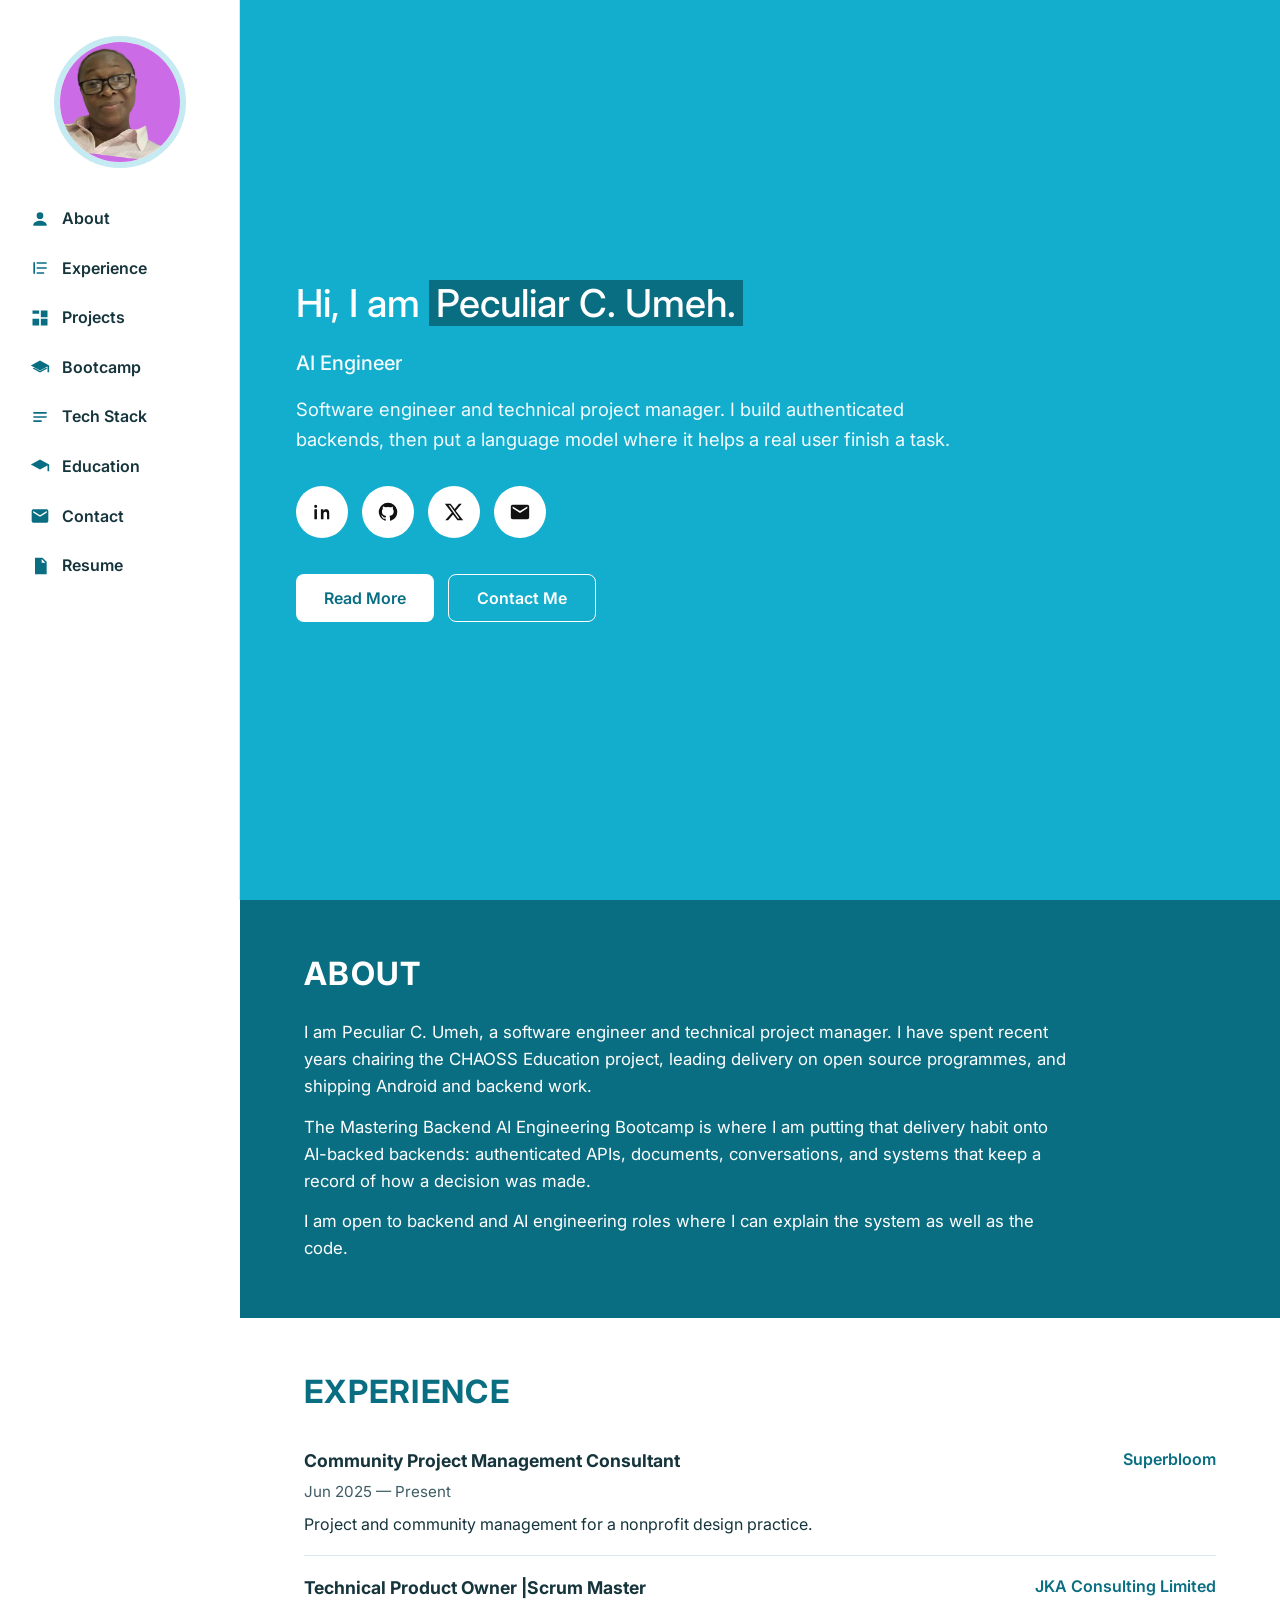
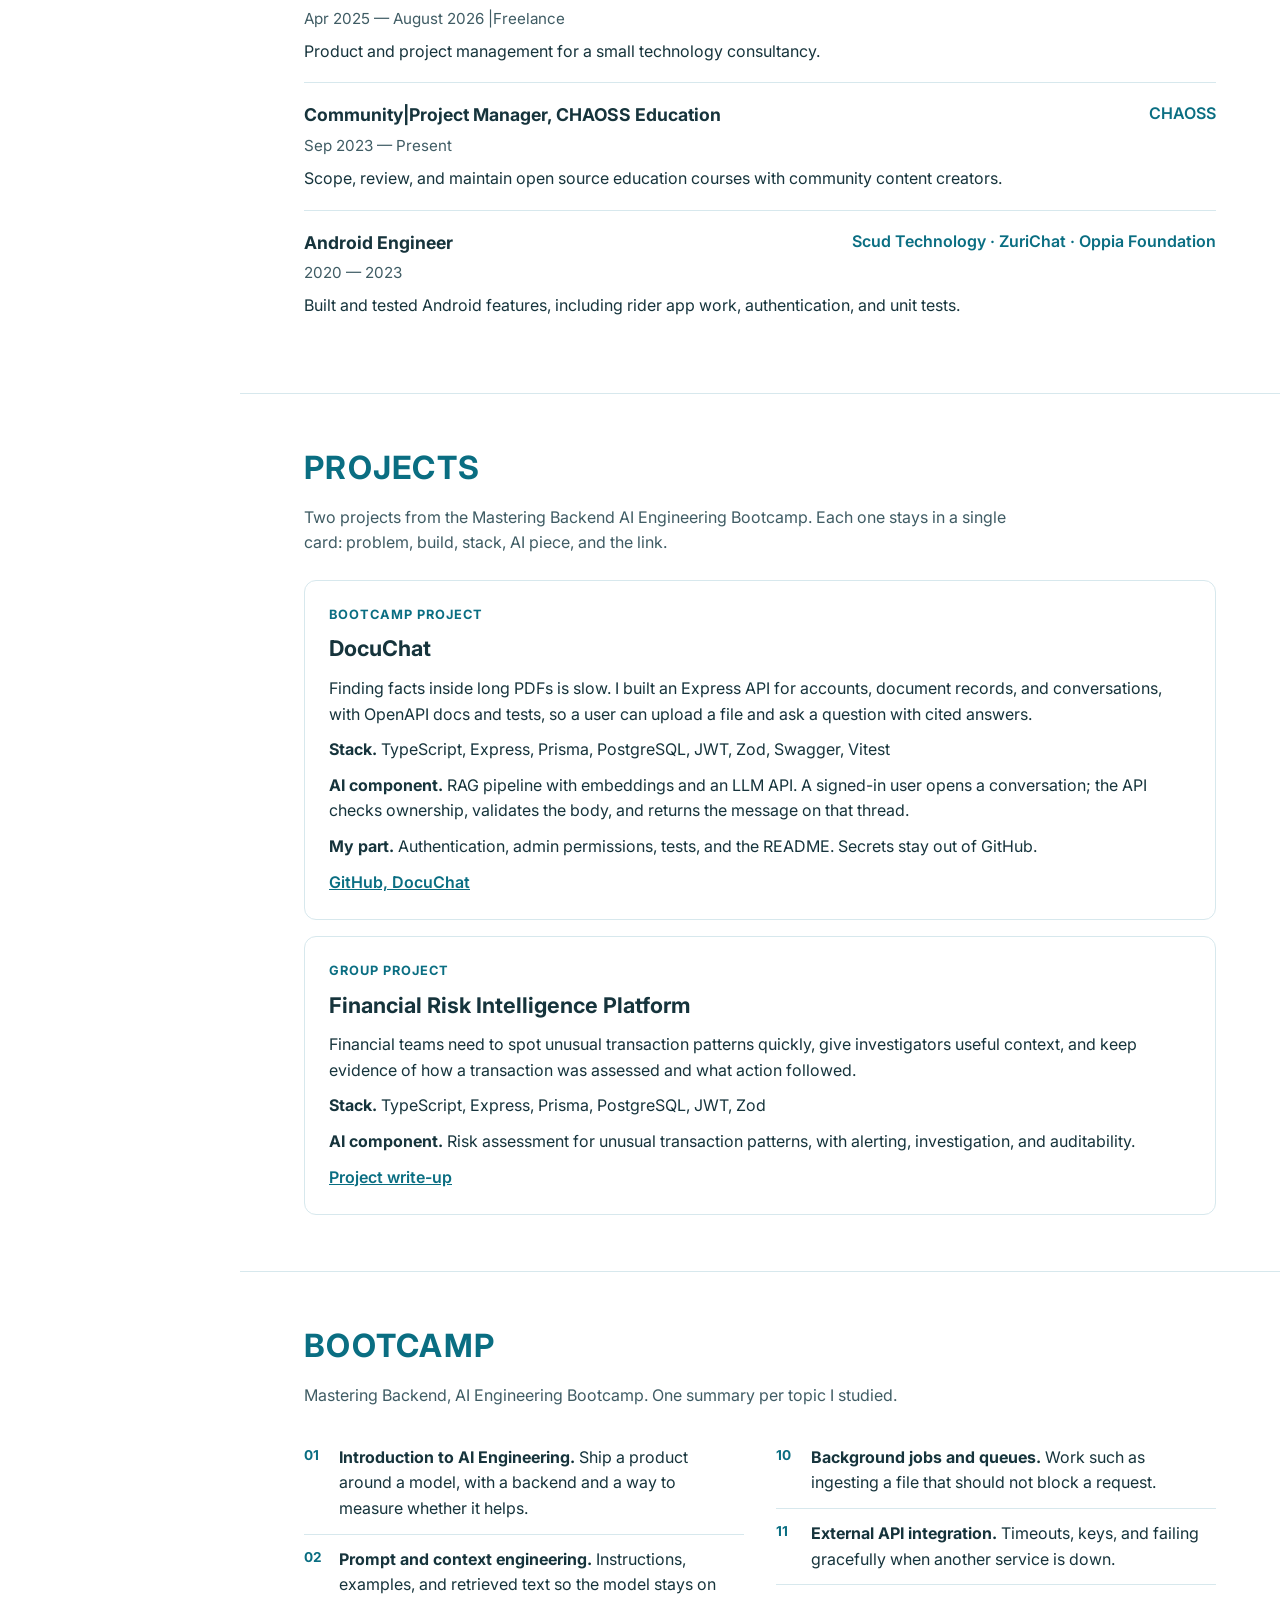
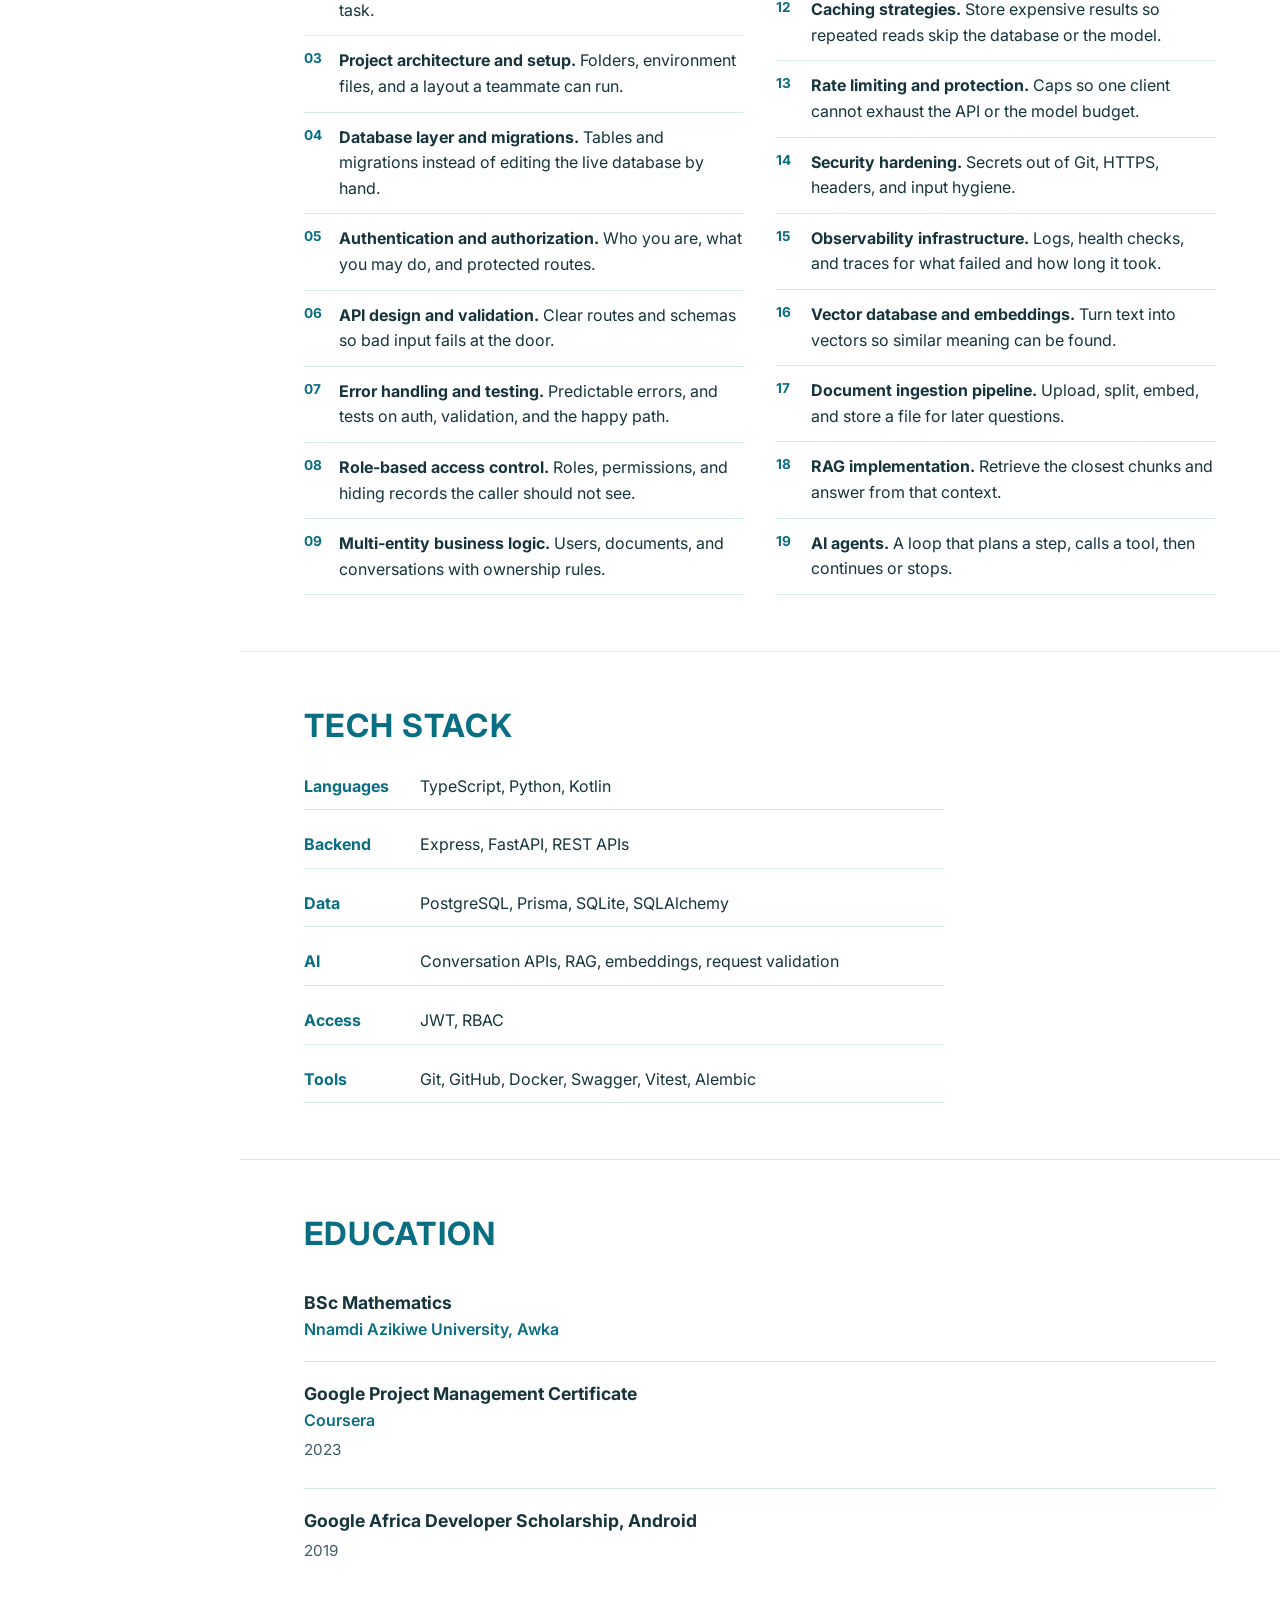
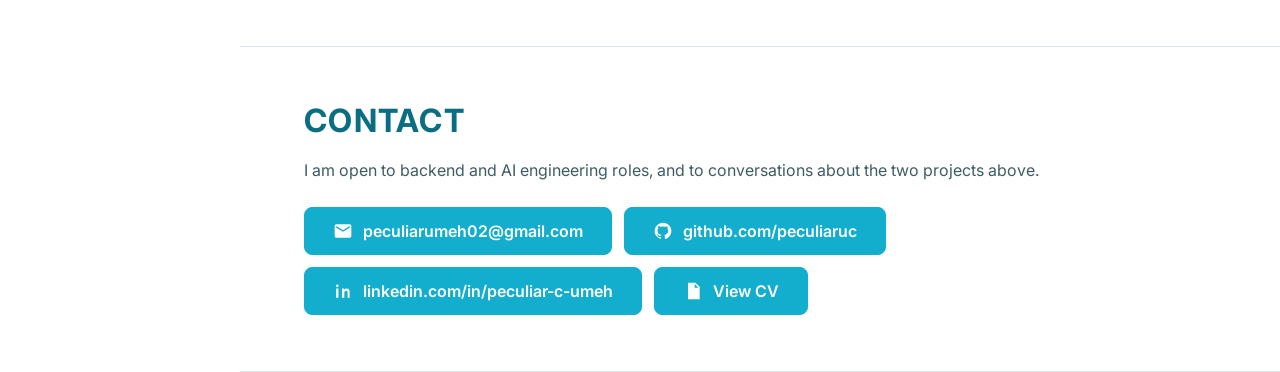
==== commit 40149f81: "fixed error" ====
--- a/index.html
+++ b/index.html
@@ -108,23 +108,15 @@
     </article>
     <article class="job">
       <div class="job-top">
-        <h3>Chair, CHAOSS Education Project</h3>
-        <p class="org">CHAOSS</p>
-      </div>
-      <p class="when">May 2025 — Present</p>
-      <p>Lead the education working group. Guide contributors who write onboarding courses for newcomers and maintainers.</p>
-    </article>
-    <article class="job">
-      <div class="job-top">
-        <h3>Software Project Manager</h3>
+        <h3>Technical Product Owner |Scrum Master</h3>
         <p class="org">JKA Consulting Limited</p>
       </div>
-      <p class="when">Apr 2025 — Present</p>
+      <p class="when">Apr 2025 — August 2026 |Freelance</p>
       <p>Product and project management for a small technology consultancy.</p>
     </article>
     <article class="job">
       <div class="job-top">
-        <h3>Community Project Manager, CHAOSS Education</h3>
+        <h3>Community|Project Manager, CHAOSS Education</h3>
         <p class="org">CHAOSS</p>
       </div>
       <p class="when">Sep 2023 — Present</p>
@@ -158,7 +150,7 @@
       <p class="kicker">Group project</p>
       <h3>Financial Risk Intelligence Platform</h3>
       <p>Financial teams need to spot unusual transaction patterns quickly, give investigators useful context, and keep evidence of how a transaction was assessed and what action followed.</p>
-      <p><strong>Stack.</strong> Python, FastAPI, SQLAlchemy, SQLite, Alembic, JWT</p>
+      <p><strong>Stack.</strong> TypeScript, Express, Prisma, PostgreSQL, JWT, Zod</p>
       <p><strong>AI component.</strong> Risk assessment for unusual transaction patterns, with alerting, investigation, and auditability.</p>
       <p class="links"><a href="https://docs.google.com/document/d/1r9DbkZ8oZ-py4OMwsxAxlR_WTl6VayoDq1d4ChIwwW4/edit?tab=t.0">Project write-up</a></p>
     </article>
